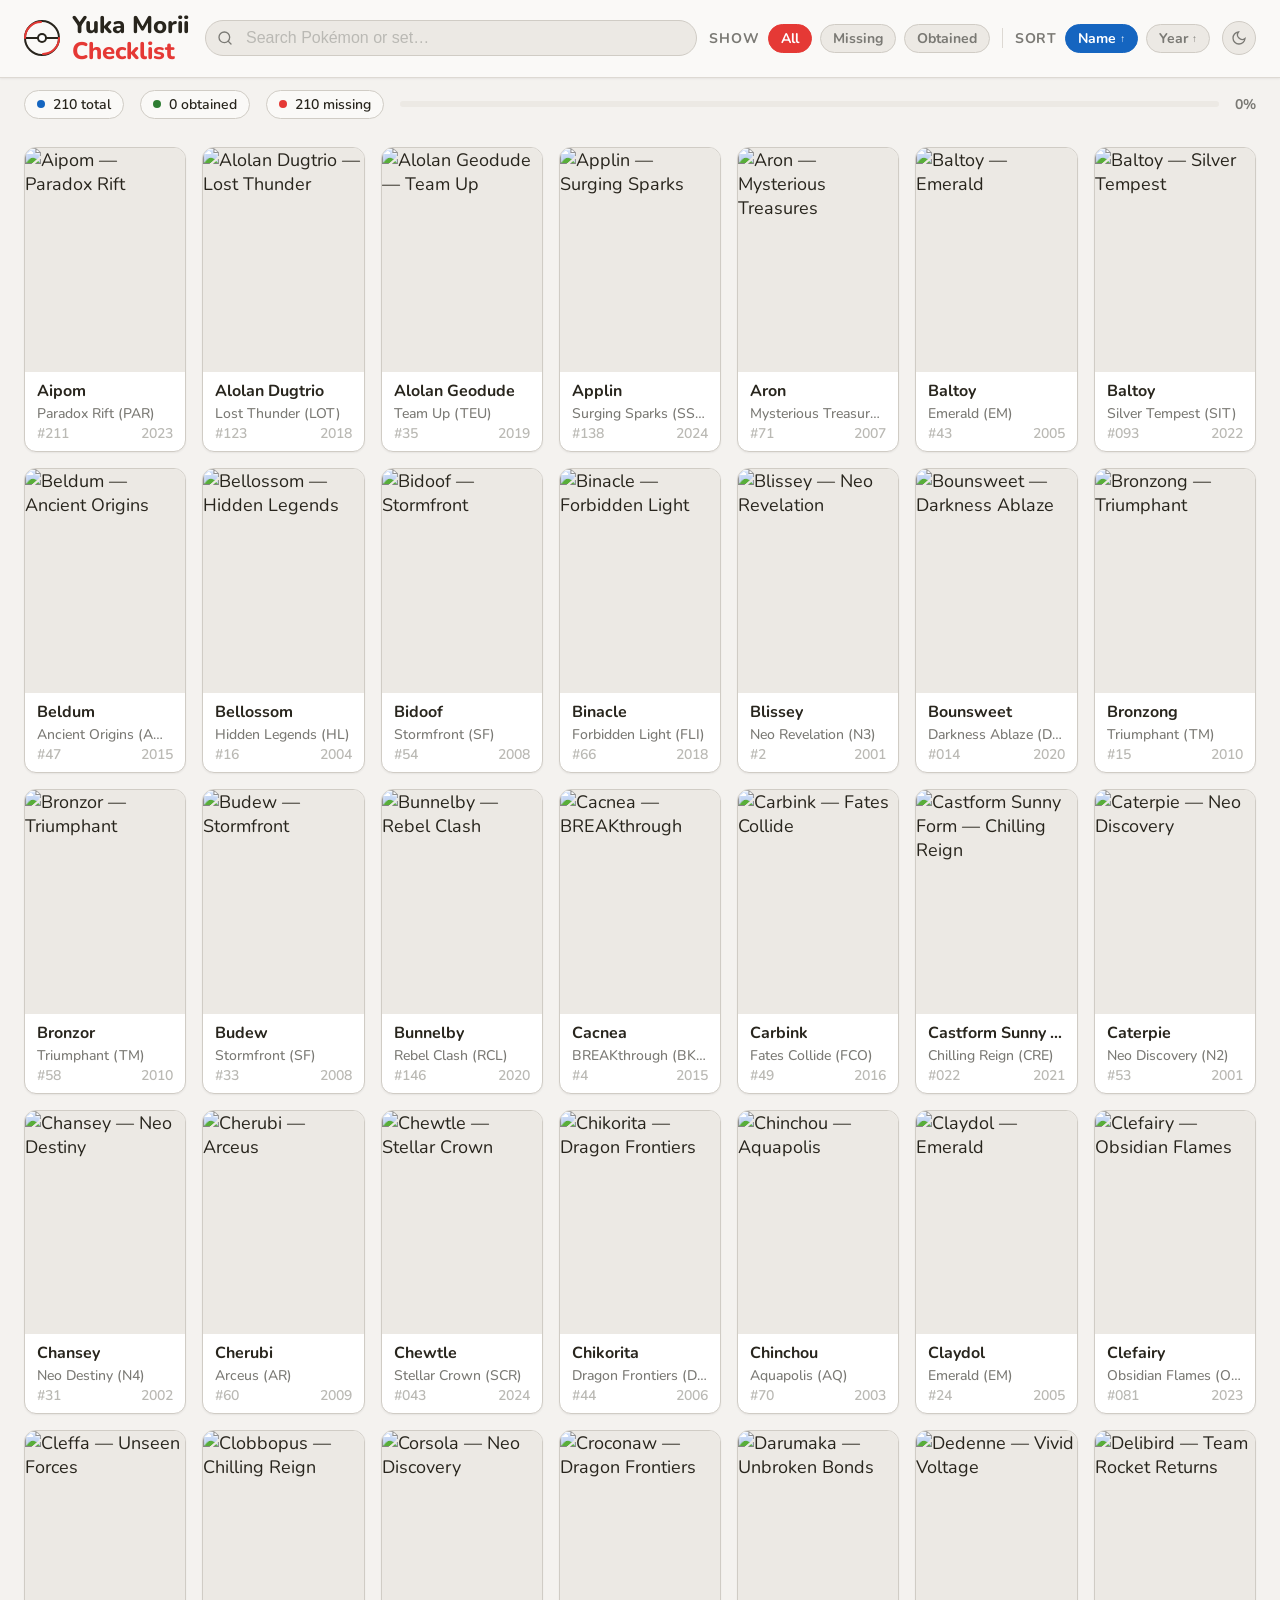
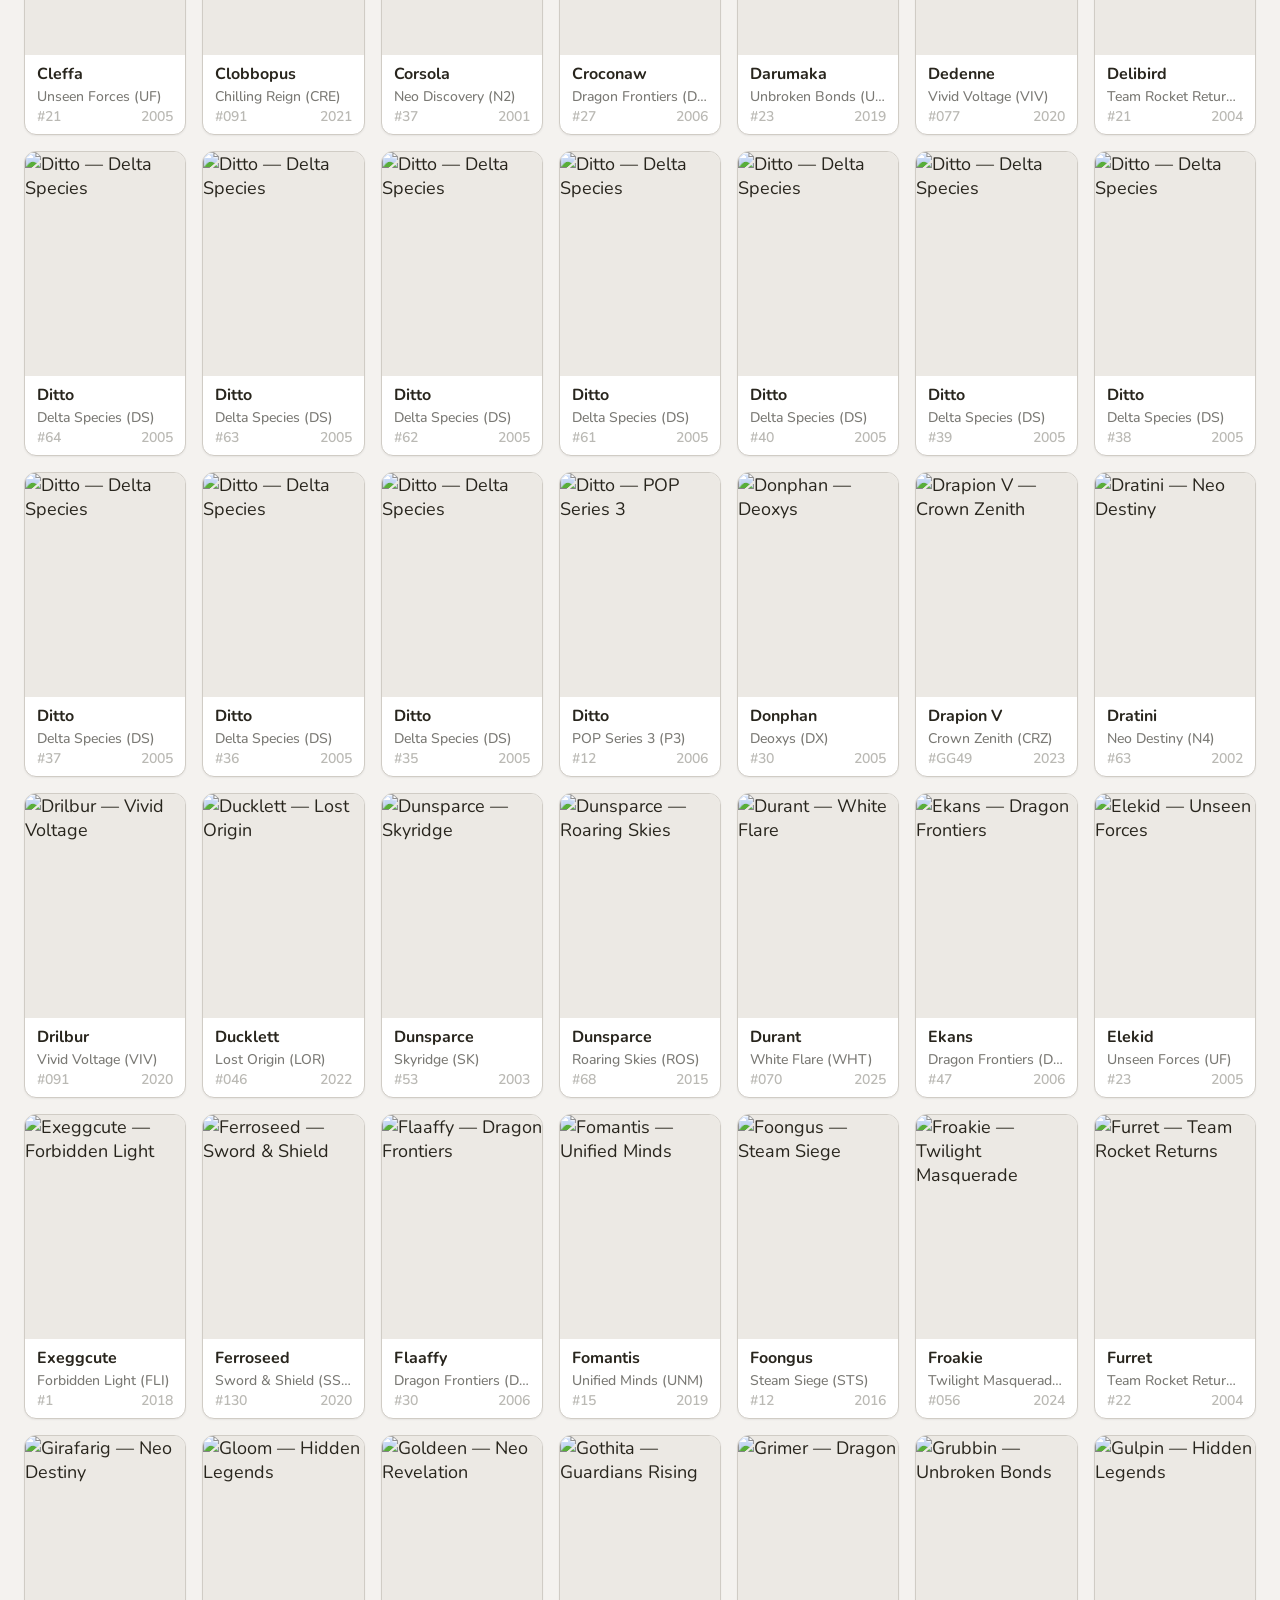
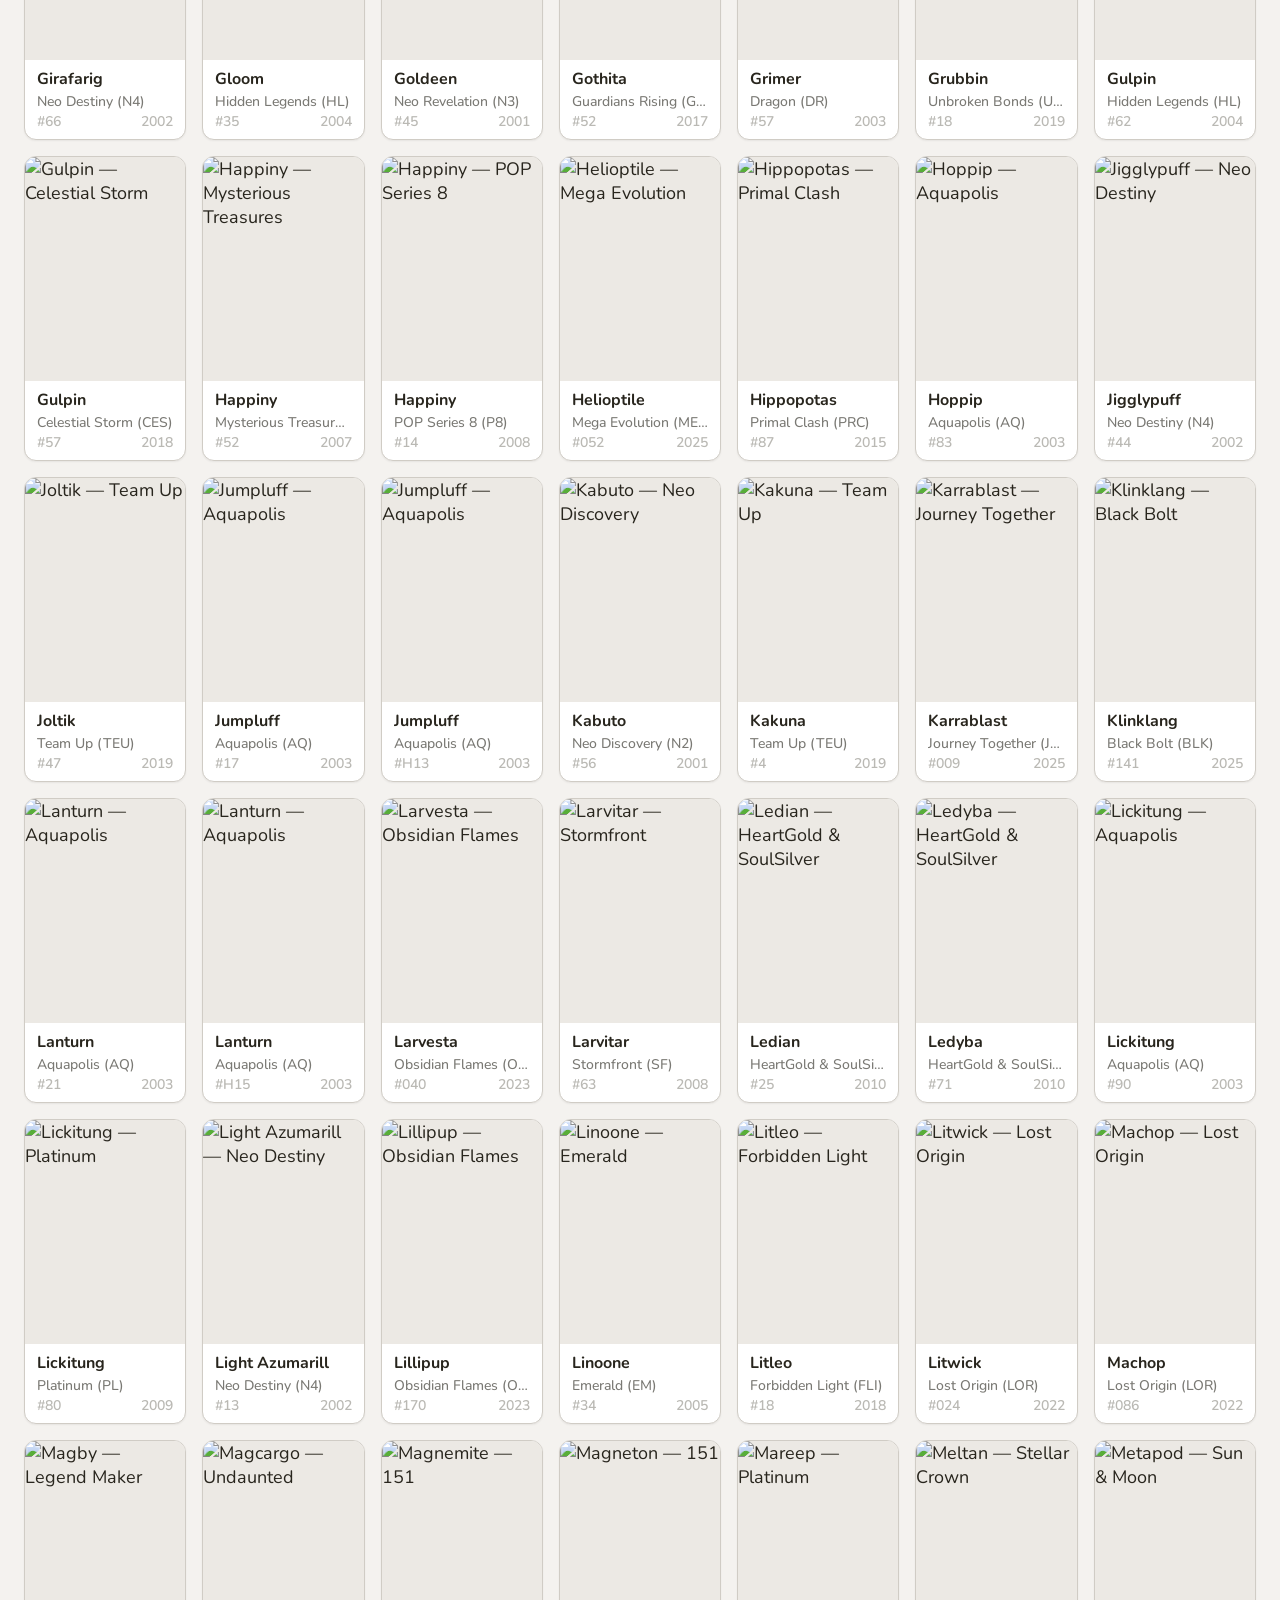
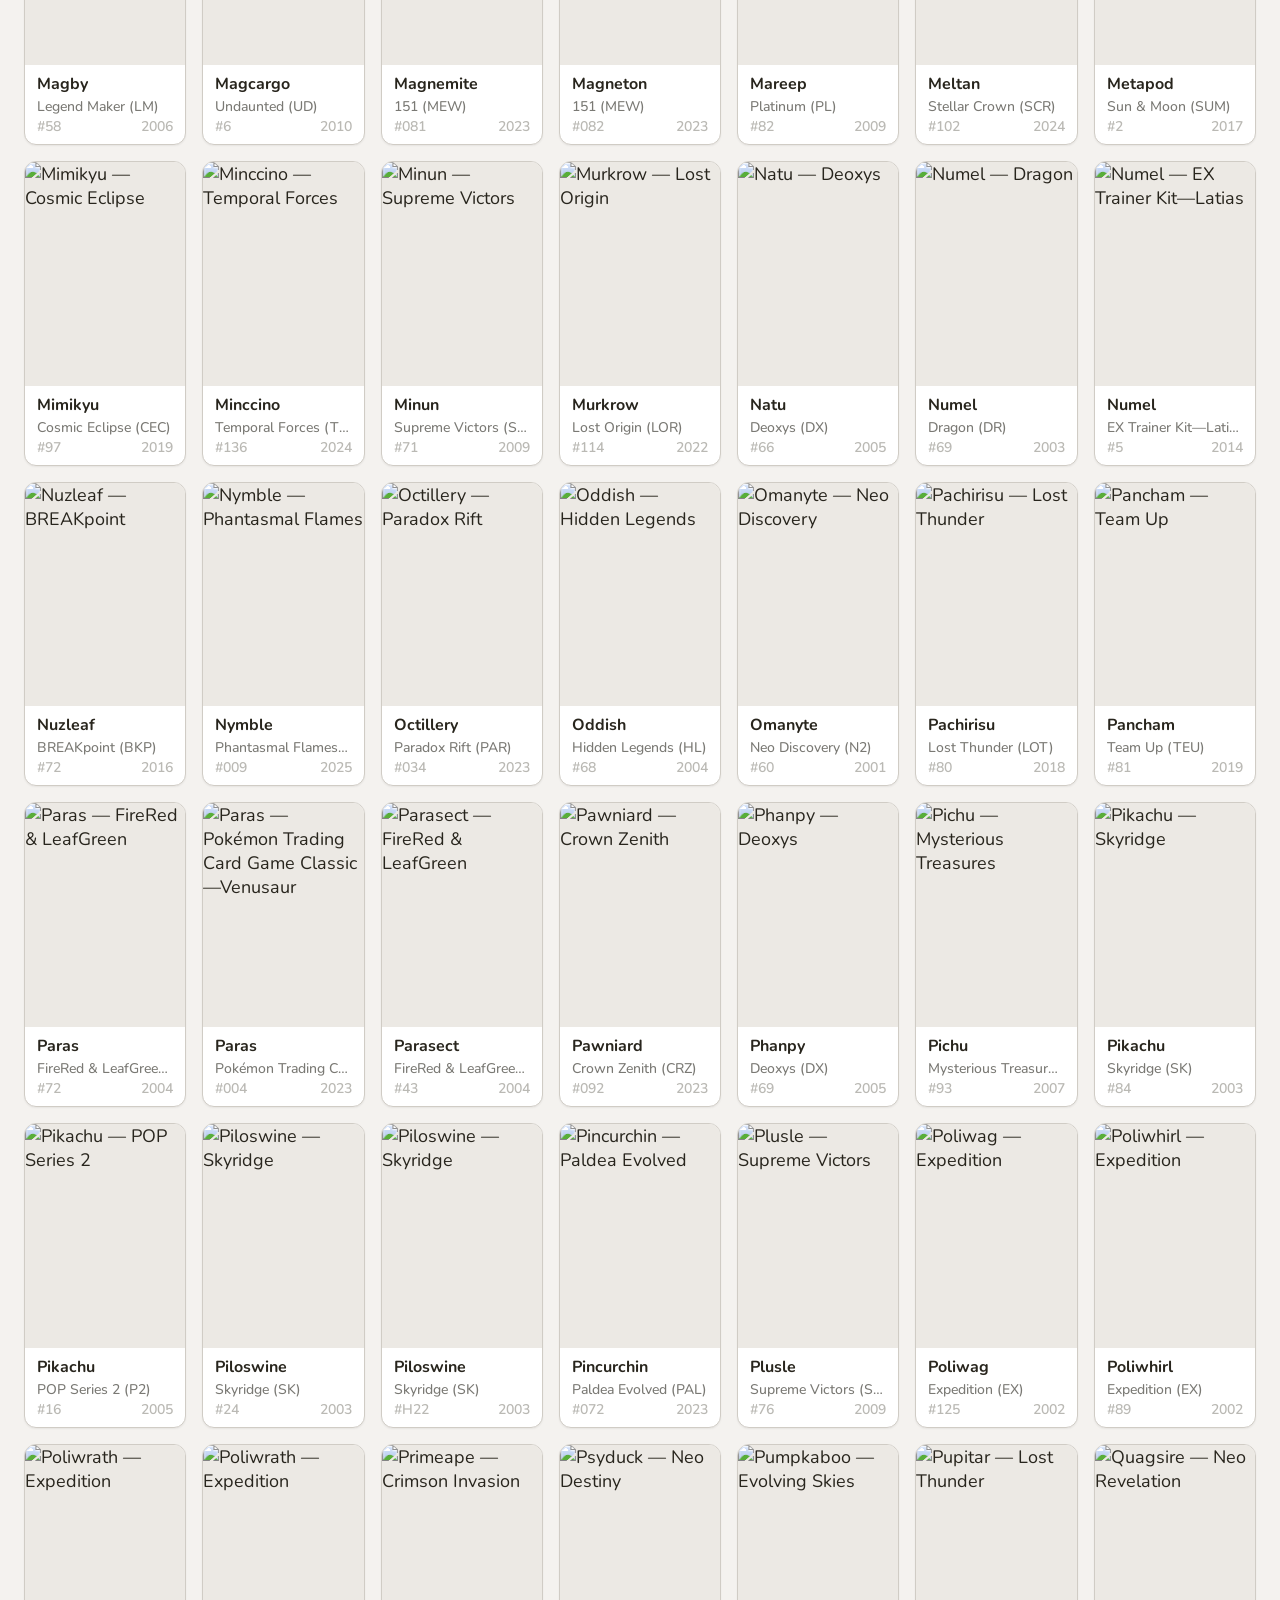
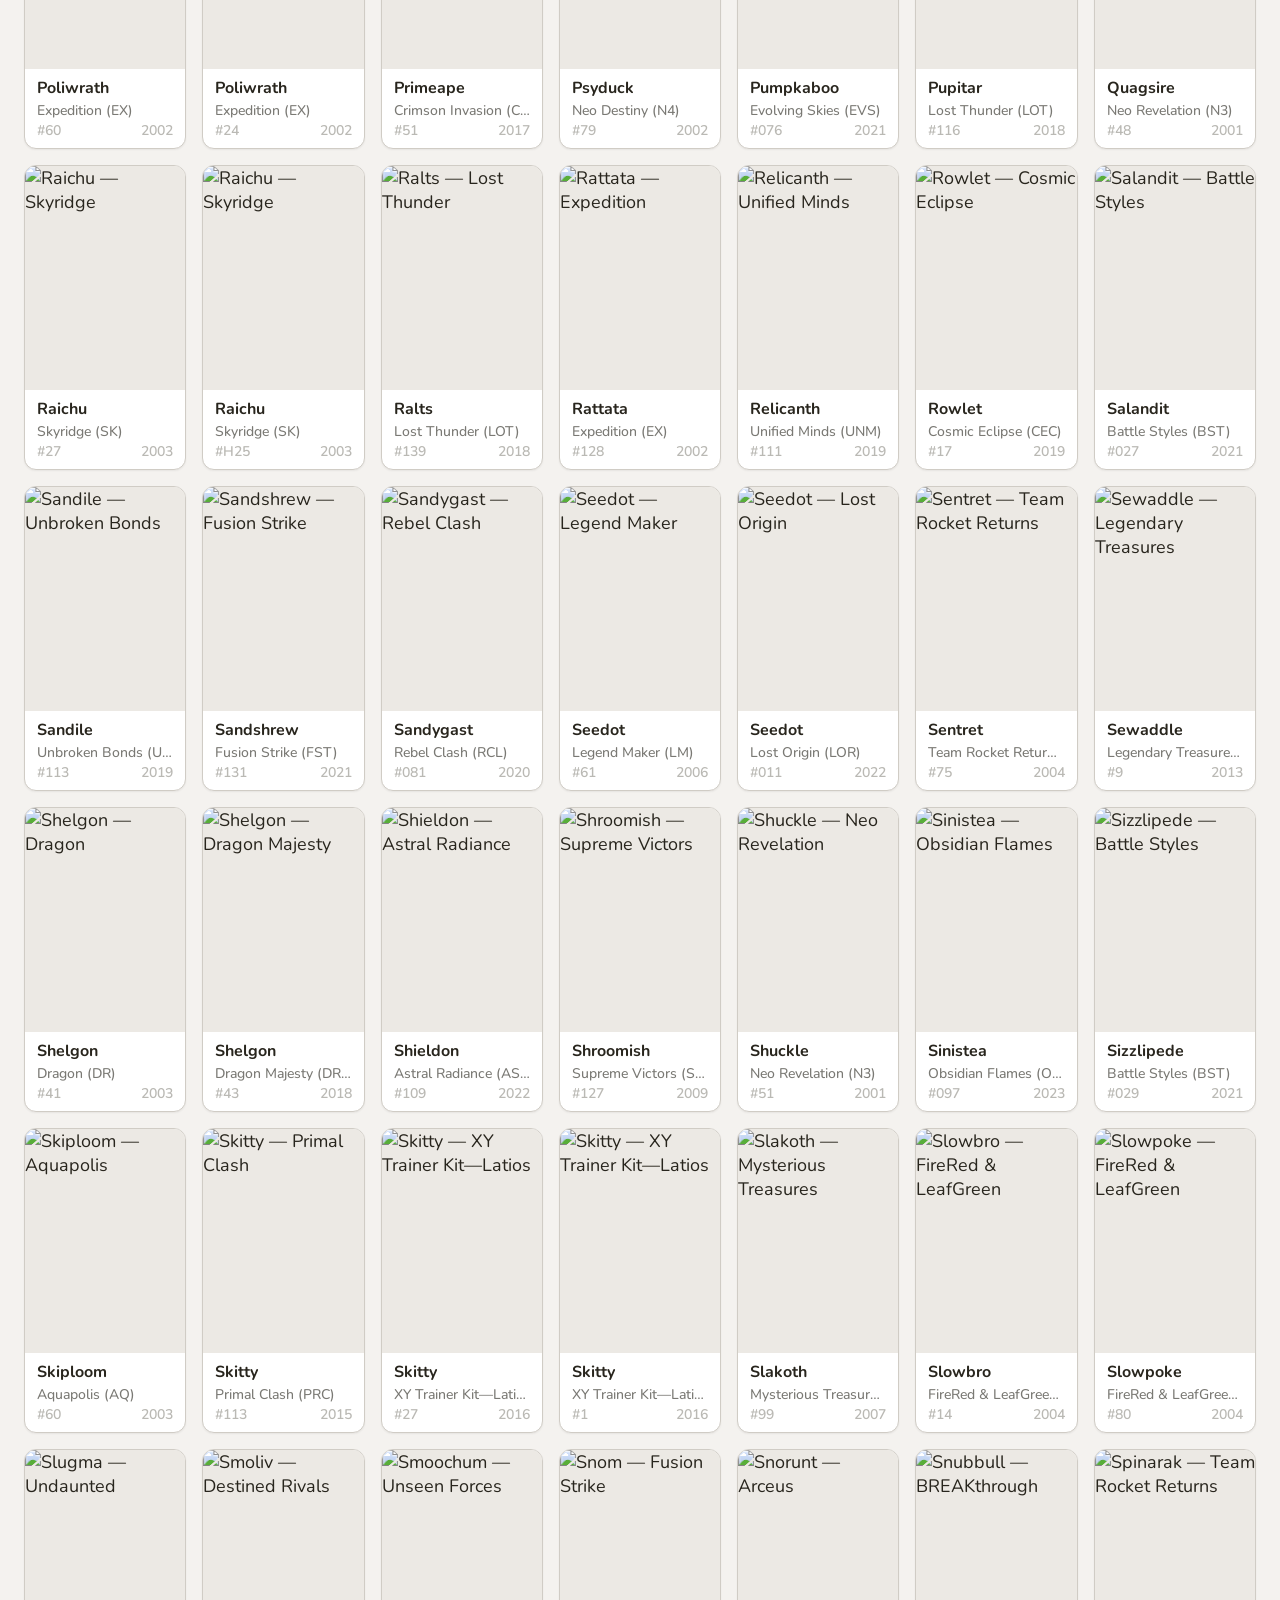
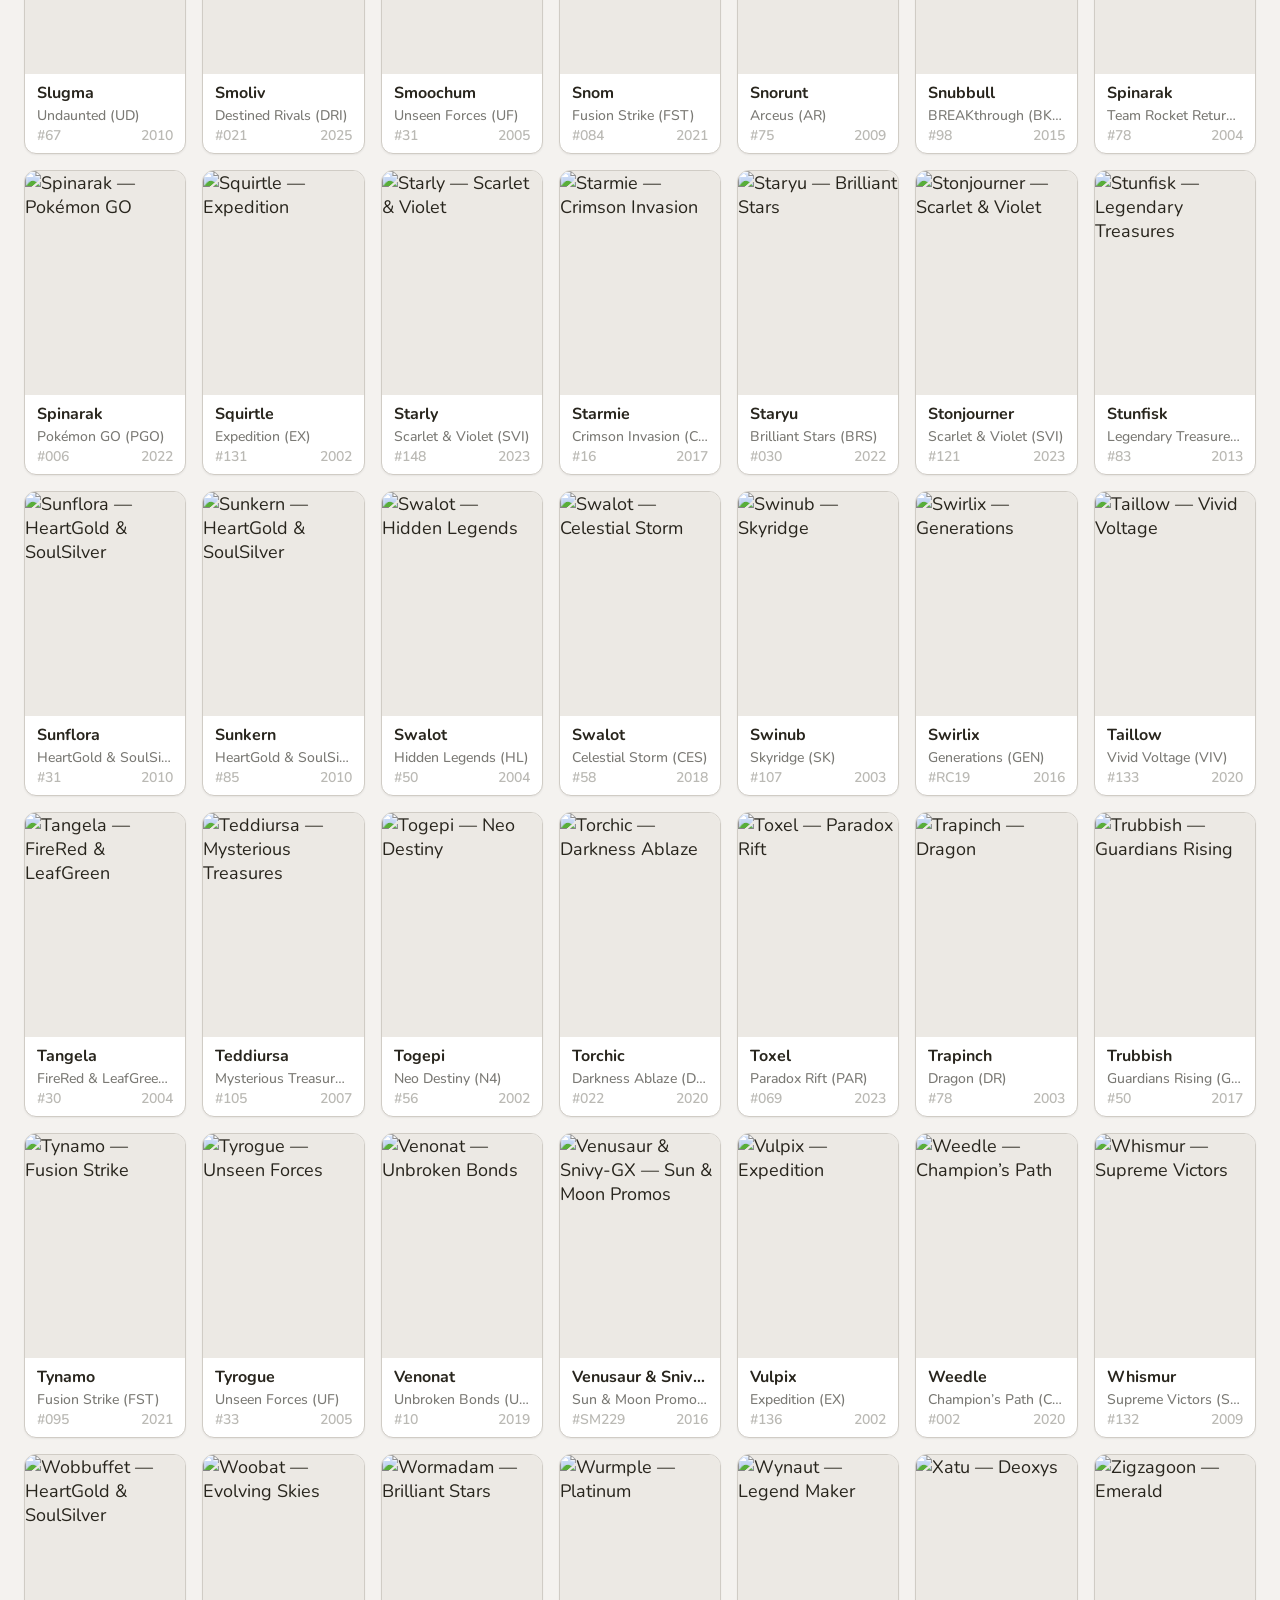
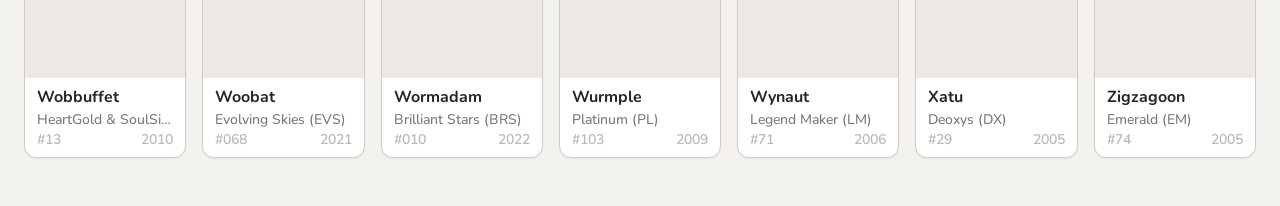
==== index.html @ cbad0b25 "add base for checklist" ====
<!DOCTYPE html>
<html lang="en" data-theme="light">
<head>
<meta charset="UTF-8">
<meta name="viewport" content="width=device-width, initial-scale=1.0">
<title>Yuka Morii Card Checklist</title>
<link rel="preconnect" href="https://fonts.googleapis.com">
<link rel="preconnect" href="https://fonts.gstatic.com" crossorigin>
<link href="https://fonts.googleapis.com/css2?family=Nunito:wght@400;500;600;700;800&display=swap" rel="stylesheet">
<style>
:root, [data-theme="light"] {
  --color-bg: #f4f2ef;
  --color-surface: #faf9f7;
  --color-surface-2: #ffffff;
  --color-surface-offset: #ece9e4;
  --color-divider: #ddd9d3;
  --color-border: #d0ccc5;
  --color-text: #28251d;
  --color-text-muted: #7a7974;
  --color-text-faint: #bab9b4;
  --color-primary: #e53935;
  --color-primary-hover: #c62828;
  --color-primary-highlight: #fde8e8;
  --color-obtained: #2e7d32;
  --color-obtained-hover: #1b5e20;
  --color-obtained-highlight: #e8f5e9;
  --color-accent: #1565c0;
  --shadow-sm: 0 1px 2px oklch(0.2 0.01 80 / 0.06);
  --shadow-md: 0 4px 12px oklch(0.2 0.01 80 / 0.10);
  --shadow-hover: 0 12px 32px oklch(0.2 0.01 80 / 0.18);
  --radius-sm: 0.375rem; --radius-md: 0.5rem; --radius-lg: 0.75rem;
  --radius-xl: 1rem; --radius-full: 9999px;
  --transition: 180ms cubic-bezier(0.16, 1, 0.3, 1);
  --text-xs: clamp(0.75rem, 0.7rem + 0.25vw, 0.875rem);
  --text-sm: clamp(0.875rem, 0.8rem + 0.35vw, 1rem);
  --text-base: clamp(1rem, 0.95rem + 0.25vw, 1.125rem);
  --text-lg: clamp(1.125rem, 1rem + 0.75vw, 1.5rem);
  --font-body: 'Nunito', 'Helvetica Neue', sans-serif;
  --space-1: 0.25rem; --space-2: 0.5rem; --space-3: 0.75rem; --space-4: 1rem;
  --space-5: 1.25rem; --space-6: 1.5rem; --space-8: 2rem; --space-12: 3rem;
}
[data-theme="dark"] {
  --color-bg: #171614; --color-surface: #1c1b19; --color-surface-2: #201f1d;
  --color-surface-offset: #22211f; --color-divider: #262523; --color-border: #393836;
  --color-text: #cdccca; --color-text-muted: #797876; --color-text-faint: #5a5957;
  --color-primary: #ef5350; --color-primary-hover: #e53935; --color-primary-highlight: #3b2222;
  --color-obtained: #66bb6a; --color-obtained-hover: #4caf50; --color-obtained-highlight: #1b3320;
  --color-accent: #5c9ce6;
  --shadow-sm: 0 1px 2px oklch(0 0 0 / 0.25);
  --shadow-md: 0 4px 12px oklch(0 0 0 / 0.35);
  --shadow-hover: 0 12px 32px oklch(0 0 0 / 0.55);
}
@media (prefers-color-scheme: dark) { :root:not([data-theme]) {
  --color-bg: #171614; --color-surface: #1c1b19; --color-surface-2: #201f1d;
  --color-surface-offset: #22211f; --color-divider: #262523; --color-border: #393836;
  --color-text: #cdccca; --color-text-muted: #797876; --color-text-faint: #5a5957;
  --color-primary: #ef5350; --color-primary-hover: #e53935; --color-primary-highlight: #3b2222;
  --color-obtained: #66bb6a; --color-obtained-hover: #4caf50; --color-obtained-highlight: #1b3320;
  --color-accent: #5c9ce6;
  --shadow-sm: 0 1px 2px oklch(0 0 0 / 0.25);
  --shadow-md: 0 4px 12px oklch(0 0 0 / 0.35);
  --shadow-hover: 0 12px 32px oklch(0 0 0 / 0.55);
}}
*, *::before, *::after { box-sizing: border-box; margin: 0; padding: 0; }
html { -webkit-font-smoothing: antialiased; scroll-behavior: smooth; }
body { min-height: 100dvh; font-family: var(--font-body); font-size: var(--text-base); color: var(--color-text); background: var(--color-bg); }
img { display: block; max-width: 100%; height: auto; }
button { cursor: pointer; background: none; border: none; font: inherit; color: inherit; }
:focus-visible { outline: 2px solid var(--color-primary); outline-offset: 3px; border-radius: var(--radius-sm); }

/* HEADER */
.header {
  position: sticky; top: 0; z-index: 100;
  background: var(--color-surface);
  border-bottom: 1px solid var(--color-divider);
  box-shadow: var(--shadow-sm);
  padding: var(--space-3) var(--space-6);
}
.header-inner { max-width: 1400px; margin: 0 auto; display: flex; align-items: center; gap: var(--space-4); flex-wrap: wrap; }
.logo { display: flex; align-items: center; gap: var(--space-3); flex-shrink: 0; }
.logo-icon { width: 36px; height: 36px; }
.logo-text { font-size: var(--text-lg); font-weight: 800; line-height: 1.1; color: var(--color-text); }
.logo-text span { color: var(--color-primary); }
.controls { display: flex; align-items: center; gap: var(--space-3); flex: 1; flex-wrap: wrap; }
.search-wrap { position: relative; flex: 1; min-width: 160px; }
.search-wrap svg { position: absolute; left: var(--space-3); top: 50%; transform: translateY(-50%); width: 16px; height: 16px; color: var(--color-text-muted); pointer-events: none; }
.search-input {
  width: 100%; padding: var(--space-2) var(--space-3) var(--space-2) calc(var(--space-3)*2 + 16px);
  background: var(--color-surface-offset); border: 1px solid var(--color-border);
  border-radius: var(--radius-full); font-size: var(--text-sm); color: var(--color-text); outline: none;
  transition: border-color var(--transition), box-shadow var(--transition);
}
.search-input::placeholder { color: var(--color-text-faint); }
.search-input:focus { border-color: var(--color-primary); box-shadow: 0 0 0 3px oklch(from var(--color-primary) l c h / 0.15); }

/* CONTROL ROW */
.control-row {
  display: flex; align-items: center; gap: var(--space-2); flex-wrap: wrap;
}
.ctrl-label { font-size: var(--text-xs); font-weight: 700; color: var(--color-text-muted); text-transform: uppercase; letter-spacing: 0.06em; flex-shrink: 0; }

.filter-btn, .sort-btn {
  padding: var(--space-1) var(--space-3);
  border-radius: var(--radius-full); font-size: var(--text-xs); font-weight: 700;
  border: 1.5px solid var(--color-border); background: var(--color-surface-offset);
  color: var(--color-text-muted); transition: all var(--transition); white-space: nowrap;
  display: flex; align-items: center; gap: var(--space-1);
}
.filter-btn:hover, .sort-btn:hover { border-color: var(--color-primary); color: var(--color-primary); background: var(--color-primary-highlight); }
.filter-btn.active { background: var(--color-primary); border-color: var(--color-primary); color: #fff; }
.sort-btn.active { background: var(--color-accent); border-color: var(--color-accent); color: #fff; }
.sort-btn .arrow { font-style: normal; font-size: 0.7em; }

.sep { width: 1px; height: 20px; background: var(--color-divider); flex-shrink: 0; }

.theme-toggle {
  width: 34px; height: 34px; display: flex; align-items: center; justify-content: center;
  border-radius: var(--radius-full); border: 1.5px solid var(--color-border);
  background: var(--color-surface-offset); color: var(--color-text-muted);
  transition: all var(--transition); flex-shrink: 0;
}
.theme-toggle:hover { border-color: var(--color-primary); color: var(--color-primary); }

/* STATS */
.stats-bar { max-width: 1400px; margin: 0 auto; padding: var(--space-3) var(--space-6); display: flex; align-items: center; gap: var(--space-4); flex-wrap: wrap; }
.stat-pill { display: flex; align-items: center; gap: var(--space-2); padding: var(--space-1) var(--space-3); background: var(--color-surface); border: 1px solid var(--color-border); border-radius: var(--radius-full); font-size: var(--text-xs); font-weight: 600; }
.stat-dot { width: 8px; height: 8px; border-radius: 50%; }
.stat-dot.total { background: var(--color-accent); }
.stat-dot.obtained { background: var(--color-obtained); }
.stat-dot.missing { background: var(--color-primary); }
.progress-bar-wrap { flex: 1; min-width: 100px; height: 6px; background: var(--color-surface-offset); border-radius: var(--radius-full); overflow: hidden; }
.progress-bar { height: 100%; background: var(--color-obtained); border-radius: var(--radius-full); transition: width 0.5s ease; }
.progress-text { font-size: var(--text-xs); color: var(--color-text-muted); font-weight: 700; }

/* GRID */
.grid-wrap { max-width: 1400px; margin: 0 auto; padding: var(--space-4) var(--space-6) var(--space-12); }
.card-grid { display: grid; grid-template-columns: repeat(auto-fill, minmax(min(160px, 100%), 1fr)); gap: var(--space-4); }

/* YEAR SECTION HEADERS (for year sort) */
.year-header {
  grid-column: 1 / -1;
  display: flex; align-items: center; gap: var(--space-3);
  padding: var(--space-2) 0; margin-top: var(--space-2);
}
.year-header h2 {
  font-size: var(--text-sm); font-weight: 800; color: var(--color-text-muted);
  text-transform: uppercase; letter-spacing: 0.1em;
}
.year-header-line { flex: 1; height: 1px; background: var(--color-divider); }
.year-count { font-size: var(--text-xs); color: var(--color-text-faint); font-weight: 600; }

/* CARD */
.card-item {
  position: relative; border-radius: var(--radius-lg);
  background: var(--color-surface-2); border: 1.5px solid var(--color-border);
  box-shadow: var(--shadow-sm); overflow: hidden;
  transition: transform var(--transition), box-shadow var(--transition);
  cursor: pointer;
}
.card-item:hover { transform: translateY(-3px); box-shadow: var(--shadow-hover); }
.card-item.obtained { border-color: var(--color-obtained); }
.card-item.obtained .card-img-wrap::after {
  content: ""; position: absolute; inset: 0;
  background: oklch(from var(--color-obtained) l c h / 0.12);
  pointer-events: none;
}
.card-img-wrap { position: relative; width: 100%; aspect-ratio: 733/1024; overflow: hidden; background: var(--color-surface-offset); }
.card-img-wrap img { width: 100%; height: 100%; object-fit: cover; transition: transform var(--transition); }
.card-item:hover .card-img-wrap img { transform: scale(1.03); }
.obtained-badge {
  position: absolute; top: var(--space-2); right: var(--space-2); z-index: 2;
  width: 26px; height: 26px; border-radius: 50%;
  background: var(--color-obtained); color: #fff;
  display: flex; align-items: center; justify-content: center;
  box-shadow: var(--shadow-md); opacity: 0;
  transition: opacity var(--transition), transform var(--transition);
  transform: scale(0.6);
}
.card-item.obtained .obtained-badge { opacity: 1; transform: scale(1); }
.card-info { padding: var(--space-2) var(--space-3); }
.card-name { font-size: var(--text-sm); font-weight: 700; color: var(--color-text); white-space: nowrap; overflow: hidden; text-overflow: ellipsis; }
.card-set { font-size: var(--text-xs); color: var(--color-text-muted); font-weight: 500; margin-top: 2px; white-space: nowrap; overflow: hidden; text-overflow: ellipsis; }
.card-meta { font-size: var(--text-xs); color: var(--color-text-faint); font-weight: 600; margin-top: 1px; display: flex; justify-content: space-between; }

/* EMPTY */
.empty-state { grid-column: 1 / -1; display: flex; flex-direction: column; align-items: center; justify-content: center; padding: var(--space-12) var(--space-8); color: var(--color-text-muted); text-align: center; }
.empty-state svg { width: 48px; height: 48px; margin-bottom: var(--space-4); color: var(--color-text-faint); }
.empty-state h3 { font-size: var(--text-lg); font-weight: 700; color: var(--color-text); margin-bottom: var(--space-2); }

/* MOBILE */
@media (max-width: 600px) {
  .header { padding: var(--space-2) var(--space-3); }
  .header-inner { gap: var(--space-2); }
  .controls { gap: var(--space-2); }
  .stats-bar { padding: var(--space-2) var(--space-3); }
  .grid-wrap { padding: var(--space-3) var(--space-3) var(--space-12); }
  .card-grid { gap: var(--space-3); grid-template-columns: repeat(auto-fill, minmax(min(130px, 100%), 1fr)); }
  .sep { display: none; }
}
</style>
</head>
<body>

<header class="header">
  <div class="header-inner">
    <div class="logo">
      <svg class="logo-icon" viewBox="0 0 36 36" fill="none" aria-label="Pokéball">
        <circle cx="18" cy="18" r="17" stroke="currentColor" stroke-width="2"/>
        <path d="M1 18h34" stroke="currentColor" stroke-width="2"/>
        <circle cx="18" cy="18" r="5" fill="currentColor"/>
        <circle cx="18" cy="18" r="3" fill="var(--color-surface-2)"/>
        <path d="M1 18C1 9.163 8.163 2 17 2" stroke="var(--color-primary)" stroke-width="2" stroke-linecap="round"/>
        <path d="M35 18C35 26.837 27.837 34 19 34" stroke="var(--color-primary)" stroke-width="2" stroke-linecap="round"/>
      </svg>
      <div class="logo-text">Yuka Morii<br><span>Checklist</span></div>
    </div>
    <div class="controls">
      <div class="search-wrap">
        <svg viewBox="0 0 24 24" fill="none" stroke="currentColor" stroke-width="2" stroke-linecap="round" stroke-linejoin="round" aria-hidden="true"><circle cx="11" cy="11" r="8"/><path d="m21 21-4.35-4.35"/></svg>
        <input type="search" class="search-input" id="searchInput" placeholder="Search Pokémon or set…" aria-label="Search">
      </div>

      <div class="control-row">
        <span class="ctrl-label">Show</span>
        <button class="filter-btn active" data-filter="all">All</button>
        <button class="filter-btn" data-filter="missing">Missing</button>
        <button class="filter-btn" data-filter="obtained">Obtained</button>
      </div>

      <div class="sep" aria-hidden="true"></div>

      <div class="control-row">
        <span class="ctrl-label">Sort</span>
        <button class="sort-btn active" data-sort="name" title="Sort A→Z / Z→A">
          <span>Name</span><span class="arrow" id="arrow-name">↑</span>
        </button>
        <button class="sort-btn" data-sort="date" title="Sort oldest/newest">
          <span>Year</span><span class="arrow" id="arrow-date">↑</span>
        </button>
      </div>

      <button class="theme-toggle" data-theme-toggle aria-label="Toggle theme">
        <svg width="16" height="16" viewBox="0 0 24 24" fill="none" stroke="currentColor" stroke-width="2"><circle cx="12" cy="12" r="5"/><path d="M12 1v2M12 21v2M4.22 4.22l1.42 1.42M18.36 18.36l1.42 1.42M1 12h2M21 12h2M4.22 19.78l1.42-1.42M18.36 5.64l1.42-1.42"/></svg>
      </button>
    </div>
  </div>
</header>

<div class="stats-bar" id="statsBar">
  <div class="stat-pill"><span class="stat-dot total"></span><span id="statTotal">0 total</span></div>
  <div class="stat-pill"><span class="stat-dot obtained"></span><span id="statObtained">0 obtained</span></div>
  <div class="stat-pill"><span class="stat-dot missing"></span><span id="statMissing">0 missing</span></div>
  <div class="progress-bar-wrap" role="progressbar" aria-label="Collection progress">
    <div class="progress-bar" id="progressBar" style="width:0%"></div>
  </div>
  <span class="progress-text" id="progressText">0%</span>
</div>

<main class="grid-wrap">
  <div class="card-grid" id="cardGrid" role="list" aria-label="Yuka Morii cards"></div>
</main>

<script>
const CARDS = [{"id": "87626", "name": "Aipom", "set": "Paradox Rift", "set_code": "PAR", "number": "211", "title": "Aipom · Paradox Rift (PAR) #211", "href": "https://pkmncards.com/card/aipom-paradox-rift-par-211/", "img": "https://pkmncards.com/wp-content/uploads/sv4_en_211_std.jpg", "release_date": "2023-11-03", "release_year": "2023", "page_order": 12}, {"id": "62659", "name": "Alolan Dugtrio", "set": "Lost Thunder", "set_code": "LOT", "number": "123", "title": "Alolan Dugtrio · Lost Thunder (LOT) #123", "href": "https://pkmncards.com/card/alolan-dugtrio-lost-thunder-lot-123/", "img": "https://pkmncards.com/wp-content/uploads/en_US-SM8-123-alolan_dugtrio.jpg", "release_date": "2018-11-02", "release_year": "2018", "page_order": 68}, {"id": "63904", "name": "Alolan Geodude", "set": "Team Up", "set_code": "TEU", "number": "35", "title": "Alolan Geodude · Team Up (TEU) #35", "href": "https://pkmncards.com/card/alolan-geodude-team-up-teu-35/", "img": "https://pkmncards.com/wp-content/uploads/en_US-SM9-035-alolan_geodude.jpg", "release_date": "2019-02-01", "release_year": "2019", "page_order": 65}, {"id": "91814", "name": "Applin", "set": "Surging Sparks", "set_code": "SSP", "number": "138", "title": "Applin · Surging Sparks (SSP) #138", "href": "https://pkmncards.com/card/applin-surging-sparks-ssp-138/", "img": "https://pkmncards.com/wp-content/uploads/sv8_en_138_std.jpg", "release_date": "2024-11-08", "release_year": "2024", "page_order": 6}, {"id": "4668", "name": "Aron", "set": "Mysterious Treasures", "set_code": "MT", "number": "71", "title": "Aron · Mysterious Treasures (MT) #71", "href": "https://pkmncards.com/card/aron-mysterious-treasures-mt-71/", "img": "https://pkmncards.com/wp-content/uploads/aron-mysterious-treasures-mt-71.jpg", "release_date": "2007-08-22", "release_year": "2007", "page_order": 121}, {"id": "6969", "name": "Baltoy", "set": "Emerald", "set_code": "EM", "number": "43", "title": "Baltoy · Emerald (EM) #43", "href": "https://pkmncards.com/card/baltoy-emerald-em-43/", "img": "https://pkmncards.com/wp-content/uploads/baltoy-emerald-em-43.jpg", "release_date": "2005-05-09", "release_year": "2005", "page_order": 147}, {"id": "81043", "name": "Baltoy", "set": "Silver Tempest", "set_code": "SIT", "number": "093", "title": "Baltoy · Silver Tempest (SIT) #093", "href": "https://pkmncards.com/card/baltoy-silver-tempest-sit-093/", "img": "https://pkmncards.com/wp-content/uploads/en_US-SWSH12-093-baltoy.jpg", "release_date": "2022-11-11", "release_year": "2022", "page_order": 26}, {"id": "43410", "name": "Beldum", "set": "Ancient Origins", "set_code": "AOR", "number": "47", "title": "Beldum · Ancient Origins (AOR) #47", "href": "https://pkmncards.com/card/beldum-ancient-origins-aor-47/", "img": "https://pkmncards.com/wp-content/uploads/en_US-XY7-047-beldum.jpg", "release_date": "2015-08-12", "release_year": "2015", "page_order": 88}, {"id": "7822", "name": "Bellossom", "set": "Hidden Legends", "set_code": "HL", "number": "16", "title": "Bellossom · Hidden Legends (HL) #16", "href": "https://pkmncards.com/card/bellossom-hidden-legends-hl-16/", "img": "https://pkmncards.com/wp-content/uploads/bellossom-hidden-legends-hl-16.jpg", "release_date": "2004-06-14", "release_year": "2004", "page_order": 167}, {"id": "4098", "name": "Bidoof", "set": "Stormfront", "set_code": "SF", "number": "54", "title": "Bidoof · Stormfront (SF) #54", "href": "https://pkmncards.com/card/bidoof-stormfront-sf-54/", "img": "https://pkmncards.com/wp-content/uploads/bidoof-stormfront-sf-54.jpg", "release_date": "2008-11-05", "release_year": "2008", "page_order": 115}, {"id": "57596", "name": "Binacle", "set": "Forbidden Light", "set_code": "FLI", "number": "66", "title": "Binacle · Forbidden Light (FLI) #66", "href": "https://pkmncards.com/card/binacle-forbidden-light-fli-66/", "img": "https://pkmncards.com/wp-content/uploads/en_US-SM6-066-binacle.jpg", "release_date": "2018-05-04", "release_year": "2018", "page_order": 74}, {"id": "9731", "name": "Blissey", "set": "Neo Revelation", "set_code": "N3", "number": "2", "title": "Blissey · Neo Revelation (N3) #2", "href": "https://pkmncards.com/card/blissey-neo-revelation-n3-2/", "img": "https://pkmncards.com/wp-content/uploads/blissey-neo-revelation-2.jpg", "release_date": "2001-09-21", "release_year": "2001", "page_order": 205}, {"id": "72839", "name": "Bounsweet", "set": "Darkness Ablaze", "set_code": "DAA", "number": "014", "title": "Bounsweet · Darkness Ablaze (DAA) #014", "href": "https://pkmncards.com/card/bounsweet-darkness-ablaze-daa-014/", "img": "https://pkmncards.com/wp-content/uploads/en_US-SWSH3-014-bounsweet.jpg", "release_date": "2020-08-14", "release_year": "2020", "page_order": 50}, {"id": "780", "name": "Bronzong", "set": "Triumphant", "set_code": "TM", "number": "15", "title": "Bronzong · Triumphant (TM) #15", "href": "https://pkmncards.com/card/bronzong-triumphant-tm-15/", "img": "https://pkmncards.com/wp-content/uploads/en_US-HGSS4-015-bronzong.jpg", "release_date": "2010-11-03", "release_year": "2010", "page_order": 97}, {"id": "781", "name": "Bronzor", "set": "Triumphant", "set_code": "TM", "number": "58", "title": "Bronzor · Triumphant (TM) #58", "href": "https://pkmncards.com/card/bronzor-triumphant-tm-58/", "img": "https://pkmncards.com/wp-content/uploads/en_US-HGSS4-058-bronzor.jpg", "release_date": "2010-11-03", "release_year": "2010", "page_order": 96}, {"id": "4132", "name": "Budew", "set": "Stormfront", "set_code": "SF", "number": "33", "title": "Budew · Stormfront (SF) #33", "href": "https://pkmncards.com/card/budew-stormfront-sf-33/", "img": "https://pkmncards.com/wp-content/uploads/budew-stormfront-sf-33.jpg", "release_date": "2008-11-05", "release_year": "2008", "page_order": 116}, {"id": "72369", "name": "Bunnelby", "set": "Rebel Clash", "set_code": "RCL", "number": "146", "title": "Bunnelby · Rebel Clash (RCL) #146", "href": "https://pkmncards.com/card/bunnelby-rebel-clash-rcl-146/", "img": "https://pkmncards.com/wp-content/uploads/en_US-SWSH2-146-bunnelby.jpg", "release_date": "2020-05-01", "release_year": "2020", "page_order": 51}, {"id": "43502", "name": "Cacnea", "set": "BREAKthrough", "set_code": "BKT", "number": "4", "title": "Cacnea · BREAKthrough (BKT) #4", "href": "https://pkmncards.com/card/cacnea-breakthrough-bkt-4/", "img": "https://pkmncards.com/wp-content/uploads/en_US-XY8-004-cacnea.jpg", "release_date": "2015-11-04", "release_year": "2015", "page_order": 87}, {"id": "45692", "name": "Carbink", "set": "Fates Collide", "set_code": "FCO", "number": "49", "title": "Carbink · Fates Collide (FCO) #49", "href": "https://pkmncards.com/card/carbink-fates-collide-fco-49/", "img": "https://pkmncards.com/wp-content/uploads/en_US-XY10-049-carbink.jpg", "release_date": "2016-05-02", "release_year": "2016", "page_order": 83}, {"id": "75201", "name": "Castform Sunny Form", "set": "Chilling Reign", "set_code": "CRE", "number": "022", "title": "Castform Sunny Form · Chilling Reign (CRE) #022", "href": "https://pkmncards.com/card/castform-sunny-form-chilling-reign-cre-022/", "img": "https://pkmncards.com/wp-content/uploads/en_US-SWSH6-022-castform_sunny_form.jpg", "release_date": "2021-06-18", "release_year": "2021", "page_order": 42}, {"id": "9551", "name": "Caterpie", "set": "Neo Discovery", "set_code": "N2", "number": "53", "title": "Caterpie · Neo Discovery (N2) #53", "href": "https://pkmncards.com/card/caterpie-neo-discovery-n2-53/", "img": "https://pkmncards.com/wp-content/uploads/caterpie-neo-discovery-53.jpg", "release_date": "2001-06-01", "release_year": "2001", "page_order": 208}, {"id": "9836", "name": "Chansey", "set": "Neo Destiny", "set_code": "N4", "number": "31", "title": "Chansey · Neo Destiny (N4) #31", "href": "https://pkmncards.com/card/chansey-neo-destiny-n4-31/", "img": "https://pkmncards.com/wp-content/uploads/chansey-neo-destiny-31.jpg", "release_date": "2002-02-28", "release_year": "2002", "page_order": 200}, {"id": "3492", "name": "Cherubi", "set": "Arceus", "set_code": "AR", "number": "60", "title": "Cherubi · Arceus (AR) #60", "href": "https://pkmncards.com/card/cherubi-arceus-ar-60/", "img": "https://pkmncards.com/wp-content/uploads/cherubi-arceus-ar-60.jpg", "release_date": "2009-11-04", "release_year": "2009", "page_order": 106}, {"id": "90951", "name": "Chewtle", "set": "Stellar Crown", "set_code": "SCR", "number": "043", "title": "Chewtle · Stellar Crown (SCR) #043", "href": "https://pkmncards.com/card/chewtle-stellar-crown-scr-043/", "img": "https://pkmncards.com/wp-content/uploads/sv7_en_043_std.jpg", "release_date": "2024-09-13", "release_year": "2024", "page_order": 8}, {"id": "5614", "name": "Chikorita", "set": "Dragon Frontiers", "set_code": "DF", "number": "44", "title": "Chikorita · Dragon Frontiers (DF) #44", "href": "https://pkmncards.com/card/chikorita-dragon-frontiers-df-44/", "img": "https://pkmncards.com/wp-content/uploads/chikorita-delta-dragon-frontiers-df-44.jpg", "release_date": "2006-11-08", "release_year": "2006", "page_order": 124}, {"id": "10493", "name": "Chinchou", "set": "Aquapolis", "set_code": "AQ", "number": "70", "title": "Chinchou · Aquapolis (AQ) #70", "href": "https://pkmncards.com/card/chinchou-aquapolis-aq-70/", "img": "https://pkmncards.com/wp-content/uploads/chinchou-aquapolis-aq-70.jpg", "release_date": "2003-01-15", "release_year": "2003", "page_order": 182}, {"id": "6978", "name": "Claydol", "set": "Emerald", "set_code": "EM", "number": "24", "title": "Claydol · Emerald (EM) #24", "href": "https://pkmncards.com/card/claydol-emerald-em-24/", "img": "https://pkmncards.com/wp-content/uploads/claydol-emerald-em-24.jpg", "release_date": "2005-05-09", "release_year": "2005", "page_order": 149}, {"id": "85741", "name": "Clefairy", "set": "Obsidian Flames", "set_code": "OBF", "number": "081", "title": "Clefairy · Obsidian Flames (OBF) #081", "href": "https://pkmncards.com/card/clefairy-obsidian-flames-obf-081/", "img": "https://pkmncards.com/wp-content/uploads/sv3_en_081.jpg", "release_date": "2023-08-11", "release_year": "2023", "page_order": 19}, {"id": "6727", "name": "Cleffa", "set": "Unseen Forces", "set_code": "UF", "number": "21", "title": "Cleffa · Unseen Forces (UF) #21", "href": "https://pkmncards.com/card/cleffa-unseen-forces-uf-21/", "img": "https://pkmncards.com/wp-content/uploads/cleffa-unseen-forces-uf-21.jpg", "release_date": "2005-08-22", "release_year": "2005", "page_order": 144}, {"id": "75270", "name": "Clobbopus", "set": "Chilling Reign", "set_code": "CRE", "number": "091", "title": "Clobbopus · Chilling Reign (CRE) #091", "href": "https://pkmncards.com/card/clobbopus-chilling-reign-cre-091/", "img": "https://pkmncards.com/wp-content/uploads/en_US-SWSH6-091-clobbopus.jpg", "release_date": "2021-06-18", "release_year": "2021", "page_order": 41}, {"id": "9554", "name": "Corsola", "set": "Neo Discovery", "set_code": "N2", "number": "37", "title": "Corsola · Neo Discovery (N2) #37", "href": "https://pkmncards.com/card/corsola-neo-discovery-n2-37/", "img": "https://pkmncards.com/wp-content/uploads/corsola-neo-discovery-37.jpg", "release_date": "2001-06-01", "release_year": "2001", "page_order": 209}, {"id": "5617", "name": "Croconaw", "set": "Dragon Frontiers", "set_code": "DF", "number": "27", "title": "Croconaw · Dragon Frontiers (DF) #27", "href": "https://pkmncards.com/card/croconaw-dragon-frontiers-df-27/", "img": "https://pkmncards.com/wp-content/uploads/croconaw-delta-dragon-frontiers-df-27.jpg", "release_date": "2006-11-08", "release_year": "2006", "page_order": 126}, {"id": "65020", "name": "Darumaka", "set": "Unbroken Bonds", "set_code": "UNB", "number": "23", "title": "Darumaka · Unbroken Bonds (UNB) #23", "href": "https://pkmncards.com/card/darumaka-unbroken-bonds-unb-23/", "img": "https://pkmncards.com/wp-content/uploads/en_US-SM10-023-darumaka.jpg", "release_date": "2019-05-03", "release_year": "2019", "page_order": 60}, {"id": "73712", "name": "Dedenne", "set": "Vivid Voltage", "set_code": "VIV", "number": "077", "title": "Dedenne · Vivid Voltage (VIV) #077", "href": "https://pkmncards.com/card/dedenne-vivid-voltage-viv-077/", "img": "https://pkmncards.com/wp-content/uploads/en_US-SWSH4-077-dedenne.jpg", "release_date": "2020-11-13", "release_year": "2020", "page_order": 47}, {"id": "7439", "name": "Delibird", "set": "Team Rocket Returns", "set_code": "TR", "number": "21", "title": "Delibird · Team Rocket Returns (TR) #21", "href": "https://pkmncards.com/card/delibird-team-rocket-returns-tr-21/", "img": "https://pkmncards.com/wp-content/uploads/delibird-team-rocket-returns-rr-21.jpg", "release_date": "2004-11-08", "release_year": "2004", "page_order": 157}, {"id": "6470", "name": "Ditto", "set": "Delta Species", "set_code": "DS", "number": "64", "title": "Ditto · Delta Species (DS) #64", "href": "https://pkmncards.com/card/ditto-delta-species-ds-64/", "img": "https://pkmncards.com/wp-content/uploads/ditto-delta-species-ds-64.jpg", "release_date": "2005-10-31", "release_year": "2005", "page_order": 131}, {"id": "6469", "name": "Ditto", "set": "Delta Species", "set_code": "DS", "number": "63", "title": "Ditto · Delta Species (DS) #63", "href": "https://pkmncards.com/card/ditto-delta-species-ds-63/", "img": "https://pkmncards.com/wp-content/uploads/ditto-delta-species-ds-63.jpg", "release_date": "2005-10-31", "release_year": "2005", "page_order": 132}, {"id": "6468", "name": "Ditto", "set": "Delta Species", "set_code": "DS", "number": "62", "title": "Ditto · Delta Species (DS) #62", "href": "https://pkmncards.com/card/ditto-delta-species-ds-62/", "img": "https://pkmncards.com/wp-content/uploads/ditto-delta-species-ds-62.jpg", "release_date": "2005-10-31", "release_year": "2005", "page_order": 133}, {"id": "6467", "name": "Ditto", "set": "Delta Species", "set_code": "DS", "number": "61", "title": "Ditto · Delta Species (DS) #61", "href": "https://pkmncards.com/card/ditto-delta-species-ds-61/", "img": "https://pkmncards.com/wp-content/uploads/ditto-delta-species-ds-61.jpg", "release_date": "2005-10-31", "release_year": "2005", "page_order": 134}, {"id": "6466", "name": "Ditto", "set": "Delta Species", "set_code": "DS", "number": "40", "title": "Ditto · Delta Species (DS) #40", "href": "https://pkmncards.com/card/ditto-delta-species-ds-40/", "img": "https://pkmncards.com/wp-content/uploads/ditto-delta-species-ds-40.jpg", "release_date": "2005-10-31", "release_year": "2005", "page_order": 135}, {"id": "6465", "name": "Ditto", "set": "Delta Species", "set_code": "DS", "number": "39", "title": "Ditto · Delta Species (DS) #39", "href": "https://pkmncards.com/card/ditto-delta-species-ds-39/", "img": "https://pkmncards.com/wp-content/uploads/ditto-delta-species-ds-39.jpg", "release_date": "2005-10-31", "release_year": "2005", "page_order": 136}, {"id": "6464", "name": "Ditto", "set": "Delta Species", "set_code": "DS", "number": "38", "title": "Ditto · Delta Species (DS) #38", "href": "https://pkmncards.com/card/ditto-delta-species-ds-38/", "img": "https://pkmncards.com/wp-content/uploads/ditto-delta-species-ds-38.jpg", "release_date": "2005-10-31", "release_year": "2005", "page_order": 137}, {"id": "6463", "name": "Ditto", "set": "Delta Species", "set_code": "DS", "number": "37", "title": "Ditto · Delta Species (DS) #37", "href": "https://pkmncards.com/card/ditto-delta-species-ds-37/", "img": "https://pkmncards.com/wp-content/uploads/ditto-delta-species-ds-37.jpg", "release_date": "2005-10-31", "release_year": "2005", "page_order": 138}, {"id": "6462", "name": "Ditto", "set": "Delta Species", "set_code": "DS", "number": "36", "title": "Ditto · Delta Species (DS) #36", "href": "https://pkmncards.com/card/ditto-delta-species-ds-36/", "img": "https://pkmncards.com/wp-content/uploads/ditto-delta-species-ds-36.jpg", "release_date": "2005-10-31", "release_year": "2005", "page_order": 139}, {"id": "6461", "name": "Ditto", "set": "Delta Species", "set_code": "DS", "number": "35", "title": "Ditto · Delta Species (DS) #35", "href": "https://pkmncards.com/card/ditto-delta-species-ds-35/", "img": "https://pkmncards.com/wp-content/uploads/ditto-delta-species-ds-35.jpg", "release_date": "2005-10-31", "release_year": "2005", "page_order": 140}, {"id": "11259", "name": "Ditto", "set": "POP Series 3", "set_code": "P3", "number": "12", "title": "Ditto · POP Series 3 (P3) #12", "href": "https://pkmncards.com/card/ditto-pop-series-3-p3-12/", "img": "https://pkmncards.com/wp-content/uploads/ditto-pop-series-3-12.jpg", "release_date": "2006-04-01", "release_year": "2006", "page_order": 127}, {"id": "7207", "name": "Donphan", "set": "Deoxys", "set_code": "DX", "number": "30", "title": "Donphan · Deoxys (DX) #30", "href": "https://pkmncards.com/card/donphan-deoxys-dx-30/", "img": "https://pkmncards.com/wp-content/uploads/donphan-deoxys-dx-30.jpg", "release_date": "2005-02-14", "release_year": "2005", "page_order": 152}, {"id": "82163", "name": "Drapion V", "set": "Crown Zenith", "set_code": "CRZ", "number": "GG49", "title": "Drapion V · Crown Zenith (CRZ) #GG49", "href": "https://pkmncards.com/card/drapion-v-crown-zenith-crz-gg49/", "img": "https://pkmncards.com/wp-content/uploads/en_US-CZ-GG049-drapion_v.jpg", "release_date": "2023-01-20", "release_year": "2023", "page_order": 24}, {"id": "9957", "name": "Dratini", "set": "Neo Destiny", "set_code": "N4", "number": "63", "title": "Dratini · Neo Destiny (N4) #63", "href": "https://pkmncards.com/card/dratini-neo-destiny-n4-63/", "img": "https://pkmncards.com/wp-content/uploads/dratini-neo-destiny-63.jpg", "release_date": "2002-02-28", "release_year": "2002", "page_order": 197}, {"id": "73726", "name": "Drilbur", "set": "Vivid Voltage", "set_code": "VIV", "number": "091", "title": "Drilbur · Vivid Voltage (VIV) #091", "href": "https://pkmncards.com/card/drilbur-vivid-voltage-viv-091/", "img": "https://pkmncards.com/wp-content/uploads/en_US-SWSH4-091-drilbur.jpg", "release_date": "2020-11-13", "release_year": "2020", "page_order": 46}, {"id": "79903", "name": "Ducklett", "set": "Lost Origin", "set_code": "LOR", "number": "046", "title": "Ducklett · Lost Origin (LOR) #046", "href": "https://pkmncards.com/card/ducklett-lost-origin-lor-046/", "img": "https://pkmncards.com/wp-content/uploads/en_US-SWSH11-046-ducklett.jpg", "release_date": "2022-09-09", "release_year": "2022", "page_order": 29}, {"id": "10851", "name": "Dunsparce", "set": "Skyridge", "set_code": "SK", "number": "53", "title": "Dunsparce · Skyridge (SK) #53", "href": "https://pkmncards.com/card/dunsparce-skyridge-sk-53/", "img": "https://pkmncards.com/wp-content/uploads/dunsparce-skyridge-sk-53.jpg", "release_date": "2003-05-12", "release_year": "2003", "page_order": 175}, {"id": "43076", "name": "Dunsparce", "set": "Roaring Skies", "set_code": "ROS", "number": "68", "title": "Dunsparce · Roaring Skies (ROS) #68", "href": "https://pkmncards.com/card/dunsparce-roaring-skies-ros-68/", "img": "https://pkmncards.com/wp-content/uploads/en_US-XY6-068-dunsparce.jpg", "release_date": "2015-05-06", "release_year": "2015", "page_order": 89}, {"id": "94353", "name": "Durant", "set": "White Flare", "set_code": "WHT", "number": "070", "title": "Durant · White Flare (WHT) #070", "href": "https://pkmncards.com/card/durant-white-flare-wht-070/", "img": "https://pkmncards.com/wp-content/uploads/rsv10-5_en_070_std.jpg", "release_date": "2025-07-18", "release_year": "2025", "page_order": 3}, {"id": "5624", "name": "Ekans", "set": "Dragon Frontiers", "set_code": "DF", "number": "47", "title": "Ekans · Dragon Frontiers (DF) #47", "href": "https://pkmncards.com/card/ekans-dragon-frontiers-df-47/", "img": "https://pkmncards.com/wp-content/uploads/ekans-delta-dragon-frontiers-df-47.jpg", "release_date": "2006-11-08", "release_year": "2006", "page_order": 123}, {"id": "6736", "name": "Elekid", "set": "Unseen Forces", "set_code": "UF", "number": "23", "title": "Elekid · Unseen Forces (UF) #23", "href": "https://pkmncards.com/card/elekid-unseen-forces-uf-23/", "img": "https://pkmncards.com/wp-content/uploads/elekid-unseen-forces-uf-23.jpg", "release_date": "2005-08-22", "release_year": "2005", "page_order": 143}, {"id": "57254", "name": "Exeggcute", "set": "Forbidden Light", "set_code": "FLI", "number": "1", "title": "Exeggcute · Forbidden Light (FLI) #1", "href": "https://pkmncards.com/card/exeggcute-forbidden-light-fli-1/", "img": "https://pkmncards.com/wp-content/uploads/en_US-SM6-001-exeggcute.jpg", "release_date": "2018-05-04", "release_year": "2018", "page_order": 76}, {"id": "71294", "name": "Ferroseed", "set": "Sword & Shield", "set_code": "SSH", "number": "130", "title": "Ferroseed · Sword &#038; Shield (SSH) #130", "href": "https://pkmncards.com/card/ferroseed-sword-shield-ssh-130/", "img": "https://pkmncards.com/wp-content/uploads/en_US-SWSH1-130-ferroseed.jpg", "release_date": "2020-02-07", "release_year": "2020", "page_order": 53}, {"id": "5629", "name": "Flaaffy", "set": "Dragon Frontiers", "set_code": "DF", "number": "30", "title": "Flaaffy · Dragon Frontiers (DF) #30", "href": "https://pkmncards.com/card/flaaffy-dragon-frontiers-df-30/", "img": "https://pkmncards.com/wp-content/uploads/flaaffy-delta-dragon-frontiers-df-30.jpg", "release_date": "2006-11-08", "release_year": "2006", "page_order": 125}, {"id": "66355", "name": "Fomantis", "set": "Unified Minds", "set_code": "UNM", "number": "15", "title": "Fomantis · Unified Minds (UNM) #15", "href": "https://pkmncards.com/card/fomantis-unified-minds-unm-15/", "img": "https://pkmncards.com/wp-content/uploads/en_US-SM11-015-fomantis.jpg", "release_date": "2019-08-02", "release_year": "2019", "page_order": 58}, {"id": "49000", "name": "Foongus", "set": "Steam Siege", "set_code": "STS", "number": "12", "title": "Foongus · Steam Siege (STS) #12", "href": "https://pkmncards.com/card/foongus-steam-siege-sts-12/", "img": "https://pkmncards.com/wp-content/uploads/en_US-XY11-012-foongus.jpg", "release_date": "2016-08-03", "release_year": "2016", "page_order": 82}, {"id": "89854", "name": "Froakie", "set": "Twilight Masquerade", "set_code": "TWM", "number": "056", "title": "Froakie · Twilight Masquerade (TWM) #056", "href": "https://pkmncards.com/card/froakie-twilight-masquerade-twm-056/", "img": "https://pkmncards.com/wp-content/uploads/sv6_en_056_std.jpg", "release_date": "2024-05-24", "release_year": "2024", "page_order": 9}, {"id": "7444", "name": "Furret", "set": "Team Rocket Returns", "set_code": "TR", "number": "22", "title": "Furret · Team Rocket Returns (TR) #22", "href": "https://pkmncards.com/card/furret-team-rocket-returns-tr-22/", "img": "https://pkmncards.com/wp-content/uploads/furret-team-rocket-returns-rr-22.jpg", "release_date": "2004-11-08", "release_year": "2004", "page_order": 156}, {"id": "9963", "name": "Girafarig", "set": "Neo Destiny", "set_code": "N4", "number": "66", "title": "Girafarig · Neo Destiny (N4) #66", "href": "https://pkmncards.com/card/girafarig-neo-destiny-n4-66/", "img": "https://pkmncards.com/wp-content/uploads/girafarig-neo-destiny-66.jpg", "release_date": "2002-02-28", "release_year": "2002", "page_order": 196}, {"id": "7882", "name": "Gloom", "set": "Hidden Legends", "set_code": "HL", "number": "35", "title": "Gloom · Hidden Legends (HL) #35", "href": "https://pkmncards.com/card/gloom-hidden-legends-hl-35/", "img": "https://pkmncards.com/wp-content/uploads/en_US-EX5-035-gloom.jpg", "release_date": "2004-06-14", "release_year": "2004", "page_order": 166}, {"id": "9764", "name": "Goldeen", "set": "Neo Revelation", "set_code": "N3", "number": "45", "title": "Goldeen · Neo Revelation (N3) #45", "href": "https://pkmncards.com/card/goldeen-neo-revelation-n3-45/", "img": "https://pkmncards.com/wp-content/uploads/goldeen-neo-revelation-45.jpg", "release_date": "2001-09-21", "release_year": "2001", "page_order": 204}, {"id": "51985", "name": "Gothita", "set": "Guardians Rising", "set_code": "GRI", "number": "52", "title": "Gothita · Guardians Rising (GRI) #52", "href": "https://pkmncards.com/card/gothita-guardians-rising-gri-52/", "img": "https://pkmncards.com/wp-content/uploads/en_US-SM2-052-gothita.jpg", "release_date": "2017-05-05", "release_year": "2017", "page_order": 79}, {"id": "8284", "name": "Grimer", "set": "Dragon", "set_code": "DR", "number": "57", "title": "Grimer · Dragon (DR) #57", "href": "https://pkmncards.com/card/grimer-dragon-dr-57/", "img": "https://pkmncards.com/wp-content/uploads/en_US-EX3-057-grimer.jpg", "release_date": "2003-11-24", "release_year": "2003", "page_order": 171}, {"id": "64926", "name": "Grubbin", "set": "Unbroken Bonds", "set_code": "UNB", "number": "18", "title": "Grubbin · Unbroken Bonds (UNB) #18", "href": "https://pkmncards.com/card/grubbin-unbroken-bonds-unb-18/", "img": "https://pkmncards.com/wp-content/uploads/en_US-SM10-018-grubbin.jpg", "release_date": "2019-05-03", "release_year": "2019", "page_order": 61}, {"id": "7887", "name": "Gulpin", "set": "Hidden Legends", "set_code": "HL", "number": "62", "title": "Gulpin · Hidden Legends (HL) #62", "href": "https://pkmncards.com/card/gulpin-hidden-legends-hl-62/", "img": "https://pkmncards.com/wp-content/uploads/gulpin-hidden-legends-hl-62.jpg", "release_date": "2004-06-14", "release_year": "2004", "page_order": 164}, {"id": "58378", "name": "Gulpin", "set": "Celestial Storm", "set_code": "CES", "number": "57", "title": "Gulpin · Celestial Storm (CES) #57", "href": "https://pkmncards.com/card/gulpin-celestial-storm-ces-57/", "img": "https://pkmncards.com/wp-content/uploads/en_US-SM7-057-gulpin.jpg", "release_date": "2018-08-03", "release_year": "2018", "page_order": 73}, {"id": "4727", "name": "Happiny", "set": "Mysterious Treasures", "set_code": "MT", "number": "52", "title": "Happiny · Mysterious Treasures (MT) #52", "href": "https://pkmncards.com/card/happiny-mysterious-treasures-mt-52/", "img": "https://pkmncards.com/wp-content/uploads/happiny-mysterious-treasures-mt-52.jpg", "release_date": "2007-08-22", "release_year": "2007", "page_order": 122}, {"id": "11432", "name": "Happiny", "set": "POP Series 8", "set_code": "P8", "number": "14", "title": "Happiny · POP Series 8 (P8) #14", "href": "https://pkmncards.com/card/happiny-pop-series-8-p8-14/", "img": "https://pkmncards.com/wp-content/uploads/happiny-pop-series-8-14.jpg", "release_date": "2008-09-01", "release_year": "2008", "page_order": 117}, {"id": "95419", "name": "Helioptile", "set": "Mega Evolution", "set_code": "MEG", "number": "052", "title": "Helioptile · Mega Evolution (MEG) #052", "href": "https://pkmncards.com/card/helioptile-mega-evolution-meg-052/", "img": "https://pkmncards.com/wp-content/uploads/me1_en_052_std.jpg", "release_date": "2025-09-26", "release_year": "2025", "page_order": 1}, {"id": "42578", "name": "Hippopotas", "set": "Primal Clash", "set_code": "PRC", "number": "87", "title": "Hippopotas · Primal Clash (PRC) #87", "href": "https://pkmncards.com/card/hippopotas-primal-clash-prc-87/", "img": "https://pkmncards.com/wp-content/uploads/en_US-XY5-087-hippopotas.jpg", "release_date": "2015-02-04", "release_year": "2015", "page_order": 93}, {"id": "10574", "name": "Hoppip", "set": "Aquapolis", "set_code": "AQ", "number": "83", "title": "Hoppip · Aquapolis (AQ) #83", "href": "https://pkmncards.com/card/hoppip-aquapolis-aq-83/", "img": "https://pkmncards.com/wp-content/uploads/hoppip-aquapolis-aq-83.jpg", "release_date": "2003-01-15", "release_year": "2003", "page_order": 181}, {"id": "9973", "name": "Jigglypuff", "set": "Neo Destiny", "set_code": "N4", "number": "44", "title": "Jigglypuff · Neo Destiny (N4) #44", "href": "https://pkmncards.com/card/jigglypuff-neo-destiny-n4-44/", "img": "https://pkmncards.com/wp-content/uploads/jigglypuff-neo-destiny-44.jpg", "release_date": "2002-02-28", "release_year": "2002", "page_order": 199}, {"id": "63951", "name": "Joltik", "set": "Team Up", "set_code": "TEU", "number": "47", "title": "Joltik · Team Up (TEU) #47", "href": "https://pkmncards.com/card/joltik-team-up-teu-47/", "img": "https://pkmncards.com/wp-content/uploads/en_US-SM9-047-joltik.jpg", "release_date": "2019-02-01", "release_year": "2019", "page_order": 64}, {"id": "10583", "name": "Jumpluff", "set": "Aquapolis", "set_code": "AQ", "number": "17", "title": "Jumpluff · Aquapolis (AQ) #17", "href": "https://pkmncards.com/card/jumpluff-aquapolis-aq-17/", "img": "https://pkmncards.com/wp-content/uploads/jumpluff-aquapolis-aq-17.jpg", "release_date": "2003-01-15", "release_year": "2003", "page_order": 185}, {"id": "61466", "name": "Jumpluff", "set": "Aquapolis", "set_code": "AQ", "number": "H13", "title": "Jumpluff · Aquapolis (AQ) #H13", "href": "https://pkmncards.com/card/jumpluff-aquapolis-aq-h13/", "img": "https://pkmncards.com/wp-content/uploads/h13-jumpluff-expedition.jpg", "release_date": "2003-01-15", "release_year": "2003", "page_order": 186}, {"id": "9627", "name": "Kabuto", "set": "Neo Discovery", "set_code": "N2", "number": "56", "title": "Kabuto · Neo Discovery (N2) #56", "href": "https://pkmncards.com/card/kabuto-neo-discovery-n2-56/", "img": "https://pkmncards.com/wp-content/uploads/kabuto-neo-discovery-56.jpg", "release_date": "2001-06-01", "release_year": "2001", "page_order": 207}, {"id": "63671", "name": "Kakuna", "set": "Team Up", "set_code": "TEU", "number": "4", "title": "Kakuna · Team Up (TEU) #4", "href": "https://pkmncards.com/card/kakuna-team-up-teu-4/", "img": "https://pkmncards.com/wp-content/uploads/en_US-SM9-004-kakuna.jpg", "release_date": "2019-02-01", "release_year": "2019", "page_order": 66}, {"id": "92760", "name": "Karrablast", "set": "Journey Together", "set_code": "JTG", "number": "009", "title": "Karrablast · Journey Together (JTG) #009", "href": "https://pkmncards.com/card/karrablast-journey-together-jtg-009/", "img": "https://pkmncards.com/wp-content/uploads/sv9_en_009_std.jpg", "release_date": "2025-03-28", "release_year": "2025", "page_order": 5}, {"id": "95086", "name": "Klinklang", "set": "Black Bolt", "set_code": "BLK", "number": "141", "title": "Klinklang · Black Bolt (BLK) #141", "href": "https://pkmncards.com/card/klinklang-black-bolt-blk-141/", "img": "https://pkmncards.com/wp-content/uploads/zsv10-5_en_141_std.jpg", "release_date": "2025-07-18", "release_year": "2025", "page_order": 2}, {"id": "10589", "name": "Lanturn", "set": "Aquapolis", "set_code": "AQ", "number": "21", "title": "Lanturn · Aquapolis (AQ) #21", "href": "https://pkmncards.com/card/lanturn-aquapolis-aq-21/", "img": "https://pkmncards.com/wp-content/uploads/lanturn-aquapolis-aq-21.jpg", "release_date": "2003-01-15", "release_year": "2003", "page_order": 184}, {"id": "61486", "name": "Lanturn", "set": "Aquapolis", "set_code": "AQ", "number": "H15", "title": "Lanturn · Aquapolis (AQ) #H15", "href": "https://pkmncards.com/card/lanturn-aquapolis-aq-h15/", "img": "https://pkmncards.com/wp-content/uploads/h15-lanturn-expedition.jpg", "release_date": "2003-01-15", "release_year": "2003", "page_order": 187}, {"id": "85617", "name": "Larvesta", "set": "Obsidian Flames", "set_code": "OBF", "number": "040", "title": "Larvesta · Obsidian Flames (OBF) #040", "href": "https://pkmncards.com/card/larvesta-obsidian-flames-obf-040/", "img": "https://pkmncards.com/wp-content/uploads/sv3_en_040.jpg", "release_date": "2023-08-11", "release_year": "2023", "page_order": 20}, {"id": "4220", "name": "Larvitar", "set": "Stormfront", "set_code": "SF", "number": "63", "title": "Larvitar · Stormfront (SF) #63", "href": "https://pkmncards.com/card/larvitar-stormfront-sf-63/", "img": "https://pkmncards.com/wp-content/uploads/larvitar-stormfront-sf-63.jpg", "release_date": "2008-11-05", "release_year": "2008", "page_order": 114}, {"id": "1447", "name": "Ledian", "set": "HeartGold & SoulSilver", "set_code": "HS", "number": "25", "title": "Ledian · HeartGold &#038; SoulSilver (HS) #25", "href": "https://pkmncards.com/card/ledian-heartgold-soulsilver-hs-25/", "img": "https://pkmncards.com/wp-content/uploads/en_US-HGSS1-025-ledian.jpg", "release_date": "2010-02-10", "release_year": "2010", "page_order": 103}, {"id": "1448", "name": "Ledyba", "set": "HeartGold & SoulSilver", "set_code": "HS", "number": "71", "title": "Ledyba · HeartGold &#038; SoulSilver (HS) #71", "href": "https://pkmncards.com/card/ledyba-heartgold-soulsilver-hs-71/", "img": "https://pkmncards.com/wp-content/uploads/en_US-HGSS1-071-ledyba.jpg", "release_date": "2010-02-10", "release_year": "2010", "page_order": 101}, {"id": "10591", "name": "Lickitung", "set": "Aquapolis", "set_code": "AQ", "number": "90", "title": "Lickitung · Aquapolis (AQ) #90", "href": "https://pkmncards.com/card/lickitung-aquapolis-aq-90/", "img": "https://pkmncards.com/wp-content/uploads/lickitung-aquapolis-aq-90.jpg", "release_date": "2003-01-15", "release_year": "2003", "page_order": 180}, {"id": "2728", "name": "Lickitung", "set": "Platinum", "set_code": "PL", "number": "80", "title": "Lickitung · Platinum (PL) #80", "href": "https://pkmncards.com/card/lickitung-platinum-pl-80/", "img": "https://pkmncards.com/wp-content/uploads/lickitung-platinum-pl-80.jpg", "release_date": "2009-02-11", "release_year": "2009", "page_order": 113}, {"id": "9977", "name": "Light Azumarill", "set": "Neo Destiny", "set_code": "N4", "number": "13", "title": "Light Azumarill · Neo Destiny (N4) #13", "href": "https://pkmncards.com/card/light-azumarill-neo-destiny-n4-13/", "img": "https://pkmncards.com/wp-content/uploads/light-azumarill-neo-destiny-13.jpg", "release_date": "2002-02-28", "release_year": "2002", "page_order": 201}, {"id": "86008", "name": "Lillipup", "set": "Obsidian Flames", "set_code": "OBF", "number": "170", "title": "Lillipup · Obsidian Flames (OBF) #170", "href": "https://pkmncards.com/card/lillipup-obsidian-flames-obf-170/", "img": "https://pkmncards.com/wp-content/uploads/sv3_en_170.jpg", "release_date": "2023-08-11", "release_year": "2023", "page_order": 17}, {"id": "7016", "name": "Linoone", "set": "Emerald", "set_code": "EM", "number": "34", "title": "Linoone · Emerald (EM) #34", "href": "https://pkmncards.com/card/linoone-emerald-em-34/", "img": "https://pkmncards.com/wp-content/uploads/linoone-emerald-em-34.jpg", "release_date": "2005-05-09", "release_year": "2005", "page_order": 148}, {"id": "57452", "name": "Litleo", "set": "Forbidden Light", "set_code": "FLI", "number": "18", "title": "Litleo · Forbidden Light (FLI) #18", "href": "https://pkmncards.com/card/litleo-forbidden-light-fli-18/", "img": "https://pkmncards.com/wp-content/uploads/en_US-SM6-018-litleo.jpg", "release_date": "2018-05-04", "release_year": "2018", "page_order": 75}, {"id": "79837", "name": "Litwick", "set": "Lost Origin", "set_code": "LOR", "number": "024", "title": "Litwick · Lost Origin (LOR) #024", "href": "https://pkmncards.com/card/litwick-lost-origin-lor-024/", "img": "https://pkmncards.com/wp-content/uploads/en_US-SWSH11-024-litwick.jpg", "release_date": "2022-09-09", "release_year": "2022", "page_order": 30}, {"id": "80023", "name": "Machop", "set": "Lost Origin", "set_code": "LOR", "number": "086", "title": "Machop · Lost Origin (LOR) #086", "href": "https://pkmncards.com/card/machop-lost-origin-lor-086/", "img": "https://pkmncards.com/wp-content/uploads/en_US-SWSH11-086-machop.jpg", "release_date": "2022-09-09", "release_year": "2022", "page_order": 28}, {"id": "6279", "name": "Magby", "set": "Legend Maker", "set_code": "LM", "number": "58", "title": "Magby · Legend Maker (LM) #58", "href": "https://pkmncards.com/card/magby-legend-maker-lm-58/", "img": "https://pkmncards.com/wp-content/uploads/magby-legend-maker-lm-58.jpg", "release_date": "2006-02-13", "release_year": "2006", "page_order": 130}, {"id": "1011", "name": "Magcargo", "set": "Undaunted", "set_code": "UD", "number": "6", "title": "Magcargo · Undaunted (UD) #6", "href": "https://pkmncards.com/card/magcargo-undaunted-ud-6/", "img": "https://pkmncards.com/wp-content/uploads/en_US-HGSS3-006-magcargo.jpg", "release_date": "2010-08-18", "release_year": "2010", "page_order": 99}, {"id": "86514", "name": "Magnemite", "set": "151", "set_code": "MEW", "number": "081", "title": "Magnemite · 151 (MEW) #081", "href": "https://pkmncards.com/card/magnemite-151-mew-081/", "img": "https://pkmncards.com/wp-content/uploads/sv3-5_en_081_std.jpg", "release_date": "2023-09-22", "release_year": "2023", "page_order": 16}, {"id": "86517", "name": "Magneton", "set": "151", "set_code": "MEW", "number": "082", "title": "Magneton · 151 (MEW) #082", "href": "https://pkmncards.com/card/magneton-151-mew-082/", "img": "https://pkmncards.com/wp-content/uploads/sv3-5_en_082_std.jpg", "release_date": "2023-09-22", "release_year": "2023", "page_order": 15}, {"id": "2738", "name": "Mareep", "set": "Platinum", "set_code": "PL", "number": "82", "title": "Mareep · Platinum (PL) #82", "href": "https://pkmncards.com/card/mareep-platinum-pl-82/", "img": "https://pkmncards.com/wp-content/uploads/mareep-platinum-pl-82.jpg", "release_date": "2009-02-11", "release_year": "2009", "page_order": 112}, {"id": "91128", "name": "Meltan", "set": "Stellar Crown", "set_code": "SCR", "number": "102", "title": "Meltan · Stellar Crown (SCR) #102", "href": "https://pkmncards.com/card/meltan-stellar-crown-scr-102/", "img": "https://pkmncards.com/wp-content/uploads/sv7_en_102_std.jpg", "release_date": "2024-09-13", "release_year": "2024", "page_order": 7}, {"id": "50643", "name": "Metapod", "set": "Sun & Moon", "set_code": "SUM", "number": "2", "title": "Metapod · Sun &#038; Moon (SUM) #2", "href": "https://pkmncards.com/card/metapod-sun-moon-sum-2/", "img": "https://pkmncards.com/wp-content/uploads/en_US-SM1-002-metapod.jpg", "release_date": "2017-02-03", "release_year": "2017", "page_order": 81}, {"id": "70481", "name": "Mimikyu", "set": "Cosmic Eclipse", "set_code": "CEC", "number": "97", "title": "Mimikyu · Cosmic Eclipse (CEC) #97", "href": "https://pkmncards.com/card/mimikyu-cosmic-eclipse-cec-97/", "img": "https://pkmncards.com/wp-content/uploads/en_US-SM12-097-mimikyu.jpg", "release_date": "2019-11-01", "release_year": "2019", "page_order": 55}, {"id": "89121", "name": "Minccino", "set": "Temporal Forces", "set_code": "TEF", "number": "136", "title": "Minccino · Temporal Forces (TEF) #136", "href": "https://pkmncards.com/card/minccino-temporal-forces-tef-136/", "img": "https://pkmncards.com/wp-content/uploads/sv5_en_136_std.jpg", "release_date": "2024-03-22", "release_year": "2024", "page_order": 10}, {"id": "3283", "name": "Minun", "set": "Supreme Victors", "set_code": "SV", "number": "71", "title": "Minun · Supreme Victors (SV) #71", "href": "https://pkmncards.com/card/minun-supreme-victors-sv-71/", "img": "https://pkmncards.com/wp-content/uploads/minun-supreme-victors-sv-71.jpg", "release_date": "2009-08-19", "release_year": "2009", "page_order": 110}, {"id": "80107", "name": "Murkrow", "set": "Lost Origin", "set_code": "LOR", "number": "114", "title": "Murkrow · Lost Origin (LOR) #114", "href": "https://pkmncards.com/card/murkrow-lost-origin-lor-114/", "img": "https://pkmncards.com/wp-content/uploads/en_US-SWSH11-114-murkrow.jpg", "release_date": "2022-09-09", "release_year": "2022", "page_order": 27}, {"id": "7244", "name": "Natu", "set": "Deoxys", "set_code": "DX", "number": "66", "title": "Natu · Deoxys (DX) #66", "href": "https://pkmncards.com/card/natu-deoxys-dx-66/", "img": "https://pkmncards.com/wp-content/uploads/natu-deoxys-dx-66.jpg", "release_date": "2005-02-14", "release_year": "2005", "page_order": 151}, {"id": "8316", "name": "Numel", "set": "Dragon", "set_code": "DR", "number": "69", "title": "Numel · Dragon (DR) #69", "href": "https://pkmncards.com/card/numel-dragon-dr-69/", "img": "https://pkmncards.com/wp-content/uploads/en_US-EX3-069-numel.jpg", "release_date": "2003-11-24", "release_year": "2003", "page_order": 170}, {"id": "68982", "name": "Numel", "set": "EX Trainer Kit—Latias", "set_code": "TK1A", "number": "5", "title": "Numel · EX Trainer Kit—Latias (TK1A) #5", "href": "https://pkmncards.com/card/numel-ex-trainer-kit-latias-tk1a-5/", "img": "https://pkmncards.com/wp-content/uploads/en_US-TK1A-005-numel.jpg", "release_date": "2014-04-01", "release_year": "2014", "page_order": 168}, {"id": "44316", "name": "Nuzleaf", "set": "BREAKpoint", "set_code": "BKP", "number": "72", "title": "Nuzleaf · BREAKpoint (BKP) #72", "href": "https://pkmncards.com/card/nuzleaf-breakpoint-bkp-72/", "img": "https://pkmncards.com/wp-content/uploads/en_US-XY9-072-nuzleaf.jpg", "release_date": "2016-02-03", "release_year": "2016", "page_order": 85}, {"id": "95882", "name": "Nymble", "set": "Phantasmal Flames", "set_code": "PFL", "number": "009", "title": "Nymble · Phantasmal Flames (PFL) #009", "href": "https://pkmncards.com/card/nymble-phantasmal-flames-pfl-009/", "img": "https://pkmncards.com/wp-content/uploads/me2_en_009_std.jpg", "release_date": "2025-11-14", "release_year": "2025", "page_order": 0}, {"id": "87095", "name": "Octillery", "set": "Paradox Rift", "set_code": "PAR", "number": "034", "title": "Octillery · Paradox Rift (PAR) #034", "href": "https://pkmncards.com/card/octillery-paradox-rift-par-034/", "img": "https://pkmncards.com/wp-content/uploads/sv4_en_034_std.jpg", "release_date": "2023-11-03", "release_year": "2023", "page_order": 14}, {"id": "7918", "name": "Oddish", "set": "Hidden Legends", "set_code": "HL", "number": "68", "title": "Oddish · Hidden Legends (HL) #68", "href": "https://pkmncards.com/card/oddish-hidden-legends-hl-68/", "img": "https://pkmncards.com/wp-content/uploads/oddish-hidden-legends-hl-68.jpg", "release_date": "2004-06-14", "release_year": "2004", "page_order": 163}, {"id": "9637", "name": "Omanyte", "set": "Neo Discovery", "set_code": "N2", "number": "60", "title": "Omanyte · Neo Discovery (N2) #60", "href": "https://pkmncards.com/card/omanyte-neo-discovery-n2-60/", "img": "https://pkmncards.com/wp-content/uploads/omanyte-neo-discovery-60.jpg", "release_date": "2001-06-01", "release_year": "2001", "page_order": 206}, {"id": "62528", "name": "Pachirisu", "set": "Lost Thunder", "set_code": "LOT", "number": "80", "title": "Pachirisu · Lost Thunder (LOT) #80", "href": "https://pkmncards.com/card/pachirisu-lost-thunder-lot-80/", "img": "https://pkmncards.com/wp-content/uploads/en_US-SM8-080-pachirisu.jpg", "release_date": "2018-11-02", "release_year": "2018", "page_order": 70}, {"id": "63985", "name": "Pancham", "set": "Team Up", "set_code": "TEU", "number": "81", "title": "Pancham · Team Up (TEU) #81", "href": "https://pkmncards.com/card/pancham-team-up-teu-81/", "img": "https://pkmncards.com/wp-content/uploads/en_US-SM9-081-pancham.jpg", "release_date": "2019-02-01", "release_year": "2019", "page_order": 63}, {"id": "7703", "name": "Paras", "set": "FireRed & LeafGreen", "set_code": "RG", "number": "72", "title": "Paras · FireRed &#038; LeafGreen (RG) #72", "href": "https://pkmncards.com/card/paras-firered-leafgreen-rg-72/", "img": "https://pkmncards.com/wp-content/uploads/en_US-EX06-072-paras.jpg", "release_date": "2004-08-30", "release_year": "2004", "page_order": 159}, {"id": "89634", "name": "Paras", "set": "Pokémon Trading Card Game Classic—Venusaur", "set_code": "CLV", "number": "004", "title": "Paras · Pokémon Trading Card Game Classic—Venusaur (CLV) #004", "href": "https://pkmncards.com/card/paras-pokemon-trading-card-game-classic-venusaur-clv-004/", "img": "https://pkmncards.com/wp-content/uploads/clv_en_004-paras.jpg", "release_date": "2023-11-17", "release_year": "2023", "page_order": 11}, {"id": "7704", "name": "Parasect", "set": "FireRed & LeafGreen", "set_code": "RG", "number": "43", "title": "Parasect · FireRed &#038; LeafGreen (RG) #43", "href": "https://pkmncards.com/card/parasect-firered-leafgreen-rg-43/", "img": "https://pkmncards.com/wp-content/uploads/en_US-EX06-043-parasect.jpg", "release_date": "2004-08-30", "release_year": "2004", "page_order": 160}, {"id": "81812", "name": "Pawniard", "set": "Crown Zenith", "set_code": "CRZ", "number": "092", "title": "Pawniard · Crown Zenith (CRZ) #092", "href": "https://pkmncards.com/card/pawniard-crown-zenith-crz-092/", "img": "https://pkmncards.com/wp-content/uploads/en_US-CZ-092-pawniard.jpg", "release_date": "2023-01-20", "release_year": "2023", "page_order": 25}, {"id": "7251", "name": "Phanpy", "set": "Deoxys", "set_code": "DX", "number": "69", "title": "Phanpy · Deoxys (DX) #69", "href": "https://pkmncards.com/card/phanpy-deoxys-dx-69/", "img": "https://pkmncards.com/wp-content/uploads/phanpy-deoxys-dx-69.jpg", "release_date": "2005-02-14", "release_year": "2005", "page_order": 150}, {"id": "4759", "name": "Pichu", "set": "Mysterious Treasures", "set_code": "MT", "number": "93", "title": "Pichu · Mysterious Treasures (MT) #93", "href": "https://pkmncards.com/card/pichu-mysterious-treasures-mt-93/", "img": "https://pkmncards.com/wp-content/uploads/pichu-mysterious-treasures-mt-93.jpg", "release_date": "2007-08-22", "release_year": "2007", "page_order": 120}, {"id": "10924", "name": "Pikachu", "set": "Skyridge", "set_code": "SK", "number": "84", "title": "Pikachu · Skyridge (SK) #84", "href": "https://pkmncards.com/card/pikachu-skyridge-sk-84/", "img": "https://pkmncards.com/wp-content/uploads/pikachu-skyridge-sk-84.jpg", "release_date": "2003-05-12", "release_year": "2003", "page_order": 174}, {"id": "11233", "name": "Pikachu", "set": "POP Series 2", "set_code": "P2", "number": "16", "title": "Pikachu · POP Series 2 (P2) #16", "href": "https://pkmncards.com/card/pikachu-pop-series-2-p2-16/", "img": "https://pkmncards.com/wp-content/uploads/pikachu-pop-series-2-16.jpg", "release_date": "2005-08-01", "release_year": "2005", "page_order": 145}, {"id": "10925", "name": "Piloswine", "set": "Skyridge", "set_code": "SK", "number": "24", "title": "Piloswine · Skyridge (SK) #24", "href": "https://pkmncards.com/card/piloswine-skyridge-sk-24/", "img": "https://pkmncards.com/wp-content/uploads/piloswine-skyridge-sk-24.jpg", "release_date": "2003-05-12", "release_year": "2003", "page_order": 177}, {"id": "61646", "name": "Piloswine", "set": "Skyridge", "set_code": "SK", "number": "H22", "title": "Piloswine · Skyridge (SK) #H22", "href": "https://pkmncards.com/card/piloswine-skyridge-sk-h22/", "img": "https://pkmncards.com/wp-content/uploads/h22.jpg", "release_date": "2003-05-12", "release_year": "2003", "page_order": 178}, {"id": "83776", "name": "Pincurchin", "set": "Paldea Evolved", "set_code": "PAL", "number": "072", "title": "Pincurchin · Paldea Evolved (PAL) #072", "href": "https://pkmncards.com/card/pincurchin-paldea-evolved-pal-072/", "img": "https://pkmncards.com/wp-content/uploads/sv2_en_072.jpg", "release_date": "2023-06-09", "release_year": "2023", "page_order": 21}, {"id": "3300", "name": "Plusle", "set": "Supreme Victors", "set_code": "SV", "number": "76", "title": "Plusle · Supreme Victors (SV) #76", "href": "https://pkmncards.com/card/plusle-supreme-victors-sv-76/", "img": "https://pkmncards.com/wp-content/uploads/plusle-supreme-victors-sv-76.jpg", "release_date": "2009-08-19", "release_year": "2009", "page_order": 109}, {"id": "10331", "name": "Poliwag", "set": "Expedition", "set_code": "EX", "number": "125", "title": "Poliwag · Expedition (EX) #125", "href": "https://pkmncards.com/card/poliwag-expedition-ex-125/", "img": "https://pkmncards.com/wp-content/uploads/poliwag-expedition-ex-125.jpg", "release_date": "2002-09-15", "release_year": "2002", "page_order": 191}, {"id": "10332", "name": "Poliwhirl", "set": "Expedition", "set_code": "EX", "number": "89", "title": "Poliwhirl · Expedition (EX) #89", "href": "https://pkmncards.com/card/poliwhirl-expedition-ex-89/", "img": "https://pkmncards.com/wp-content/uploads/poliwhirl-expedition-ex-89.jpg", "release_date": "2002-09-15", "release_year": "2002", "page_order": 192}, {"id": "10334", "name": "Poliwrath", "set": "Expedition", "set_code": "EX", "number": "60", "title": "Poliwrath · Expedition (EX) #60", "href": "https://pkmncards.com/card/poliwrath-expedition-ex-60/", "img": "https://pkmncards.com/wp-content/uploads/poliwrath-expedition-ex-60.jpg", "release_date": "2002-09-15", "release_year": "2002", "page_order": 193}, {"id": "10333", "name": "Poliwrath", "set": "Expedition", "set_code": "EX", "number": "24", "title": "Poliwrath · Expedition (EX) #24", "href": "https://pkmncards.com/card/poliwrath-expedition-ex-24/", "img": "https://pkmncards.com/wp-content/uploads/poliwrath-expedition-ex-24.jpg", "release_date": "2002-09-15", "release_year": "2002", "page_order": 194}, {"id": "55133", "name": "Primeape", "set": "Crimson Invasion", "set_code": "CIN", "number": "51", "title": "Primeape · Crimson Invasion (CIN) #51", "href": "https://pkmncards.com/card/primeape-crimson-invasion-cin-51/", "img": "https://pkmncards.com/wp-content/uploads/en_US-SM4-051-primeape.jpg", "release_date": "2017-11-03", "release_year": "2017", "page_order": 77}, {"id": "10008", "name": "Psyduck", "set": "Neo Destiny", "set_code": "N4", "number": "79", "title": "Psyduck · Neo Destiny (N4) #79", "href": "https://pkmncards.com/card/psyduck-neo-destiny-n4-79/", "img": "https://pkmncards.com/wp-content/uploads/psyduck-neo-destiny-79.jpg", "release_date": "2002-02-28", "release_year": "2002", "page_order": 195}, {"id": "75828", "name": "Pumpkaboo", "set": "Evolving Skies", "set_code": "EVS", "number": "076", "title": "Pumpkaboo · Evolving Skies (EVS) #076", "href": "https://pkmncards.com/card/pumpkaboo-evolving-skies-evs-076/", "img": "https://pkmncards.com/wp-content/uploads/en_US-SWSH7-076-pumpkaboo.jpg", "release_date": "2021-08-27", "release_year": "2021", "page_order": 39}, {"id": "62638", "name": "Pupitar", "set": "Lost Thunder", "set_code": "LOT", "number": "116", "title": "Pupitar · Lost Thunder (LOT) #116", "href": "https://pkmncards.com/card/pupitar-lost-thunder-lot-116/", "img": "https://pkmncards.com/wp-content/uploads/en_US-SM8-116-pupitar.jpg", "release_date": "2018-11-02", "release_year": "2018", "page_order": 69}, {"id": "9786", "name": "Quagsire", "set": "Neo Revelation", "set_code": "N3", "number": "48", "title": "Quagsire · Neo Revelation (N3) #48", "href": "https://pkmncards.com/card/quagsire-neo-revelation-n3-48/", "img": "https://pkmncards.com/wp-content/uploads/quagsire-neo-revelation-48.jpg", "release_date": "2001-09-21", "release_year": "2001", "page_order": 203}, {"id": "10933", "name": "Raichu", "set": "Skyridge", "set_code": "SK", "number": "27", "title": "Raichu · Skyridge (SK) #27", "href": "https://pkmncards.com/card/raichu-skyridge-sk-27/", "img": "https://pkmncards.com/wp-content/uploads/raichu-skyridge-sk-27.jpg", "release_date": "2003-05-12", "release_year": "2003", "page_order": 176}, {"id": "61649", "name": "Raichu", "set": "Skyridge", "set_code": "SK", "number": "H25", "title": "Raichu · Skyridge (SK) #H25", "href": "https://pkmncards.com/card/raichu-skyridge-sk-h25/", "img": "https://pkmncards.com/wp-content/uploads/h25.jpg", "release_date": "2003-05-12", "release_year": "2003", "page_order": 179}, {"id": "62707", "name": "Ralts", "set": "Lost Thunder", "set_code": "LOT", "number": "139", "title": "Ralts · Lost Thunder (LOT) #139", "href": "https://pkmncards.com/card/ralts-lost-thunder-lot-139/", "img": "https://pkmncards.com/wp-content/uploads/en_US-SM8-139-ralts.jpg", "release_date": "2018-11-02", "release_year": "2018", "page_order": 67}, {"id": "10348", "name": "Rattata", "set": "Expedition", "set_code": "EX", "number": "128", "title": "Rattata · Expedition (EX) #128", "href": "https://pkmncards.com/card/rattata-expedition-ex-128/", "img": "https://pkmncards.com/wp-content/uploads/rattata-expedition-ex-128.jpg", "release_date": "2002-09-15", "release_year": "2002", "page_order": 190}, {"id": "66446", "name": "Relicanth", "set": "Unified Minds", "set_code": "UNM", "number": "111", "title": "Relicanth · Unified Minds (UNM) #111", "href": "https://pkmncards.com/card/relicanth-unified-minds-unm-111/", "img": "https://pkmncards.com/wp-content/uploads/en_US-SM11-111-relicanth.jpg", "release_date": "2019-08-02", "release_year": "2019", "page_order": 57}, {"id": "70380", "name": "Rowlet", "set": "Cosmic Eclipse", "set_code": "CEC", "number": "17", "title": "Rowlet · Cosmic Eclipse (CEC) #17", "href": "https://pkmncards.com/card/rowlet-cosmic-eclipse-cec-17/", "img": "https://pkmncards.com/wp-content/uploads/en_US-SM12-017-rowlet.jpg", "release_date": "2019-11-01", "release_year": "2019", "page_order": 56}, {"id": "74686", "name": "Salandit", "set": "Battle Styles", "set_code": "BST", "number": "027", "title": "Salandit · Battle Styles (BST) #027", "href": "https://pkmncards.com/card/salandit-battle-styles-bst-027/", "img": "https://pkmncards.com/wp-content/uploads/en_US-SWSH5-027-salandit.jpg", "release_date": "2021-03-19", "release_year": "2021", "page_order": 44}, {"id": "65301", "name": "Sandile", "set": "Unbroken Bonds", "set_code": "UNB", "number": "113", "title": "Sandile · Unbroken Bonds (UNB) #113", "href": "https://pkmncards.com/card/sandile-unbroken-bonds-unb-113/", "img": "https://pkmncards.com/wp-content/uploads/en_US-SM10-113-sandile.jpg", "release_date": "2019-05-03", "release_year": "2019", "page_order": 59}, {"id": "77126", "name": "Sandshrew", "set": "Fusion Strike", "set_code": "FST", "number": "131", "title": "Sandshrew · Fusion Strike (FST) #131", "href": "https://pkmncards.com/card/sandshrew-fusion-strike-fst-131/", "img": "https://pkmncards.com/wp-content/uploads/en_US-SWSH8-131-sandshrew.jpg", "release_date": "2021-11-12", "release_year": "2021", "page_order": 36}, {"id": "72298", "name": "Sandygast", "set": "Rebel Clash", "set_code": "RCL", "number": "081", "title": "Sandygast · Rebel Clash (RCL) #081", "href": "https://pkmncards.com/card/sandygast-rebel-clash-rcl-081/", "img": "https://pkmncards.com/wp-content/uploads/en_US-SWSH2-081-sandygast.jpg", "release_date": "2020-05-01", "release_year": "2020", "page_order": 52}, {"id": "6302", "name": "Seedot", "set": "Legend Maker", "set_code": "LM", "number": "61", "title": "Seedot · Legend Maker (LM) #61", "href": "https://pkmncards.com/card/seedot-legend-maker-lm-61/", "img": "https://pkmncards.com/wp-content/uploads/seedot-legend-maker-lm-61.jpg", "release_date": "2006-02-13", "release_year": "2006", "page_order": 129}, {"id": "79798", "name": "Seedot", "set": "Lost Origin", "set_code": "LOR", "number": "011", "title": "Seedot · Lost Origin (LOR) #011", "href": "https://pkmncards.com/card/seedot-lost-origin-lor-011/", "img": "https://pkmncards.com/wp-content/uploads/en_US-SWSH11-011-seedot-1.jpg", "release_date": "2022-09-09", "release_year": "2022", "page_order": 31}, {"id": "7499", "name": "Sentret", "set": "Team Rocket Returns", "set_code": "TR", "number": "75", "title": "Sentret · Team Rocket Returns (TR) #75", "href": "https://pkmncards.com/card/sentret-team-rocket-returns-tr-75/", "img": "https://pkmncards.com/wp-content/uploads/sentret-team-rocket-returns-rr-75.jpg", "release_date": "2004-11-08", "release_year": "2004", "page_order": 155}, {"id": "38546", "name": "Sewaddle", "set": "Legendary Treasures", "set_code": "LTR", "number": "9", "title": "Sewaddle · Legendary Treasures (LTR) #9", "href": "https://pkmncards.com/card/sewaddle-legendary-treasures-ltr-9/", "img": "https://pkmncards.com/wp-content/uploads/en_US-BW11-009-sewaddle.jpg", "release_date": "2013-11-06", "release_year": "2013", "page_order": 95}, {"id": "8328", "name": "Shelgon", "set": "Dragon", "set_code": "DR", "number": "41", "title": "Shelgon · Dragon (DR) #41", "href": "https://pkmncards.com/card/shelgon-dragon-dr-41/", "img": "https://pkmncards.com/wp-content/uploads/en_US-EX3-041-shelgon.jpg", "release_date": "2003-11-24", "release_year": "2003", "page_order": 172}, {"id": "61216", "name": "Shelgon", "set": "Dragon Majesty", "set_code": "DRM", "number": "43", "title": "Shelgon · Dragon Majesty (DRM) #43", "href": "https://pkmncards.com/card/shelgon-dragon-majesty-drm-43/", "img": "https://pkmncards.com/wp-content/uploads/en_US-DM-043-shelgon.jpg", "release_date": "2018-09-07", "release_year": "2018", "page_order": 71}, {"id": "78950", "name": "Shieldon", "set": "Astral Radiance", "set_code": "ASR", "number": "109", "title": "Shieldon · Astral Radiance (ASR) #109", "href": "https://pkmncards.com/card/shieldon-astral-radiance-asr-109/", "img": "https://pkmncards.com/wp-content/uploads/en_US-SWSH10-109-shieldon.jpg", "release_date": "2022-05-27", "release_year": "2022", "page_order": 33}, {"id": "3323", "name": "Shroomish", "set": "Supreme Victors", "set_code": "SV", "number": "127", "title": "Shroomish · Supreme Victors (SV) #127", "href": "https://pkmncards.com/card/shroomish-supreme-victors-sv-127/", "img": "https://pkmncards.com/wp-content/uploads/shroomish-supreme-victors-sv-127.jpg", "release_date": "2009-08-19", "release_year": "2009", "page_order": 108}, {"id": "9796", "name": "Shuckle", "set": "Neo Revelation", "set_code": "N3", "number": "51", "title": "Shuckle · Neo Revelation (N3) #51", "href": "https://pkmncards.com/card/shuckle-neo-revelation-n3-51/", "img": "https://pkmncards.com/wp-content/uploads/shuckle-neo-revelation-51.jpg", "release_date": "2001-09-21", "release_year": "2001", "page_order": 202}, {"id": "85789", "name": "Sinistea", "set": "Obsidian Flames", "set_code": "OBF", "number": "097", "title": "Sinistea · Obsidian Flames (OBF) #097", "href": "https://pkmncards.com/card/sinistea-obsidian-flames-obf-097/", "img": "https://pkmncards.com/wp-content/uploads/sv3_en_097.jpg", "release_date": "2023-08-11", "release_year": "2023", "page_order": 18}, {"id": "74688", "name": "Sizzlipede", "set": "Battle Styles", "set_code": "BST", "number": "029", "title": "Sizzlipede · Battle Styles (BST) #029", "href": "https://pkmncards.com/card/sizzlipede-battle-styles-bst-029/", "img": "https://pkmncards.com/wp-content/uploads/en_US-SWSH5-029-sizzlipede.jpg", "release_date": "2021-03-19", "release_year": "2021", "page_order": 43}, {"id": "10641", "name": "Skiploom", "set": "Aquapolis", "set_code": "AQ", "number": "60", "title": "Skiploom · Aquapolis (AQ) #60", "href": "https://pkmncards.com/card/skiploom-aquapolis-aq-60/", "img": "https://pkmncards.com/wp-content/uploads/skiploom-aquapolis-aq-60.jpg", "release_date": "2003-01-15", "release_year": "2003", "page_order": 183}, {"id": "42604", "name": "Skitty", "set": "Primal Clash", "set_code": "PRC", "number": "113", "title": "Skitty · Primal Clash (PRC) #113", "href": "https://pkmncards.com/card/skitty-primal-clash-prc-113/", "img": "https://pkmncards.com/wp-content/uploads/en_US-XY5-113-skitty.jpg", "release_date": "2015-02-04", "release_year": "2015", "page_order": 92}, {"id": "85100", "name": "Skitty", "set": "XY Trainer Kit—Latios", "set_code": "TK8O", "number": "27", "title": "Skitty · XY Trainer Kit—Latios (TK8O) #27", "href": "https://pkmncards.com/card/skitty-xy-trainer-kit-latios-tk8o-27/", "img": "https://pkmncards.com/wp-content/uploads/en_US-TK8A-027-skitty.jpg", "release_date": "2016-02-22", "release_year": "2016", "page_order": 90}, {"id": "85022", "name": "Skitty", "set": "XY Trainer Kit—Latios", "set_code": "TK8O", "number": "1", "title": "Skitty · XY Trainer Kit—Latios (TK8O) #1", "href": "https://pkmncards.com/card/skitty-xy-trainer-kit-latios-tk8o-1/", "img": "https://pkmncards.com/wp-content/uploads/en_US-TK8A-001-skitty.jpg", "release_date": "2016-02-22", "release_year": "2016", "page_order": 91}, {"id": "4776", "name": "Slakoth", "set": "Mysterious Treasures", "set_code": "MT", "number": "99", "title": "Slakoth · Mysterious Treasures (MT) #99", "href": "https://pkmncards.com/card/slakoth-mysterious-treasures-mt-99/", "img": "https://pkmncards.com/wp-content/uploads/slakoth-mysterious-treasures-mt-99.jpg", "release_date": "2007-08-22", "release_year": "2007", "page_order": 119}, {"id": "7728", "name": "Slowbro", "set": "FireRed & LeafGreen", "set_code": "RG", "number": "14", "title": "Slowbro · FireRed &#038; LeafGreen (RG) #14", "href": "https://pkmncards.com/card/slowbro-firered-leafgreen-rg-14/", "img": "https://pkmncards.com/wp-content/uploads/en_US-EX06-014-slowbro.jpg", "release_date": "2004-08-30", "release_year": "2004", "page_order": 162}, {"id": "7729", "name": "Slowpoke", "set": "FireRed & LeafGreen", "set_code": "RG", "number": "80", "title": "Slowpoke · FireRed &#038; LeafGreen (RG) #80", "href": "https://pkmncards.com/card/slowpoke-firered-leafgreen-rg-80/", "img": "https://pkmncards.com/wp-content/uploads/en_US-EX06-080-slowpoke.jpg", "release_date": "2004-08-30", "release_year": "2004", "page_order": 158}, {"id": "1049", "name": "Slugma", "set": "Undaunted", "set_code": "UD", "number": "67", "title": "Slugma · Undaunted (UD) #67", "href": "https://pkmncards.com/card/slugma-undaunted-ud-67/", "img": "https://pkmncards.com/wp-content/uploads/en_US-HGSS3-067-slugma.jpg", "release_date": "2010-08-18", "release_year": "2010", "page_order": 98}, {"id": "93434", "name": "Smoliv", "set": "Destined Rivals", "set_code": "DRI", "number": "021", "title": "Smoliv · Destined Rivals (DRI) #021", "href": "https://pkmncards.com/card/smoliv-destined-rivals-dri-021/", "img": "https://pkmncards.com/wp-content/uploads/sv10_en_021_std.jpg", "release_date": "2025-05-30", "release_year": "2025", "page_order": 4}, {"id": "6807", "name": "Smoochum", "set": "Unseen Forces", "set_code": "UF", "number": "31", "title": "Smoochum · Unseen Forces (UF) #31", "href": "https://pkmncards.com/card/smoochum-unseen-forces-uf-31/", "img": "https://pkmncards.com/wp-content/uploads/smoochum-unseen-forces-uf-31.jpg", "release_date": "2005-08-22", "release_year": "2005", "page_order": 142}, {"id": "76985", "name": "Snom", "set": "Fusion Strike", "set_code": "FST", "number": "084", "title": "Snom · Fusion Strike (FST) #084", "href": "https://pkmncards.com/card/snom-fusion-strike-fst-084/", "img": "https://pkmncards.com/wp-content/uploads/en_US-SWSH8-084-snom.jpg", "release_date": "2021-11-12", "release_year": "2021", "page_order": 38}, {"id": "3553", "name": "Snorunt", "set": "Arceus", "set_code": "AR", "number": "75", "title": "Snorunt · Arceus (AR) #75", "href": "https://pkmncards.com/card/snorunt-arceus-ar-75/", "img": "https://pkmncards.com/wp-content/uploads/snorunt-arceus-ar-75.jpg", "release_date": "2009-11-04", "release_year": "2009", "page_order": 105}, {"id": "43813", "name": "Snubbull", "set": "BREAKthrough", "set_code": "BKT", "number": "98", "title": "Snubbull · BREAKthrough (BKT) #98", "href": "https://pkmncards.com/card/snubbull-breakthrough-bkt-98/", "img": "https://pkmncards.com/wp-content/uploads/en_US-XY8-098-snubbull.jpg", "release_date": "2015-11-04", "release_year": "2015", "page_order": 86}, {"id": "7503", "name": "Spinarak", "set": "Team Rocket Returns", "set_code": "TR", "number": "78", "title": "Spinarak · Team Rocket Returns (TR) #78", "href": "https://pkmncards.com/card/spinarak-team-rocket-returns-tr-78/", "img": "https://pkmncards.com/wp-content/uploads/spinarak-team-rocket-returns-rr-78.jpg", "release_date": "2004-11-08", "release_year": "2004", "page_order": 154}, {"id": "79457", "name": "Spinarak", "set": "Pokémon GO", "set_code": "PGO", "number": "006", "title": "Spinarak · Pokémon GO (PGO) #006", "href": "https://pkmncards.com/card/spinarak-pokemon-go-pgo-006/", "img": "https://pkmncards.com/wp-content/uploads/en_US-PGO-006-spinarak.jpg", "release_date": "2022-07-01", "release_year": "2022", "page_order": 32}, {"id": "10353", "name": "Squirtle", "set": "Expedition", "set_code": "EX", "number": "131", "title": "Squirtle · Expedition (EX) #131", "href": "https://pkmncards.com/card/squirtle-expedition-ex-131/", "img": "https://pkmncards.com/wp-content/uploads/squirtle-expedition-ex-131.jpg", "release_date": "2002-09-15", "release_year": "2002", "page_order": 189}, {"id": "83100", "name": "Starly", "set": "Scarlet & Violet", "set_code": "SVI", "number": "148", "title": "Starly · Scarlet &#038; Violet (SVI) #148", "href": "https://pkmncards.com/card/starly-scarlet-violet-svi-148/", "img": "https://pkmncards.com/wp-content/uploads/sv1_en_148.jpg", "release_date": "2023-03-31", "release_year": "2023", "page_order": 22}, {"id": "54904", "name": "Starmie", "set": "Crimson Invasion", "set_code": "CIN", "number": "16", "title": "Starmie · Crimson Invasion (CIN) #16", "href": "https://pkmncards.com/card/starmie-crimson-invasion-cin-16/", "img": "https://pkmncards.com/wp-content/uploads/en_US-SM4-016-starmie.jpg", "release_date": "2017-11-03", "release_year": "2017", "page_order": 78}, {"id": "77902", "name": "Staryu", "set": "Brilliant Stars", "set_code": "BRS", "number": "030", "title": "Staryu · Brilliant Stars (BRS) #030", "href": "https://pkmncards.com/card/staryu-brilliant-stars-brs-030/", "img": "https://pkmncards.com/wp-content/uploads/en_US-SWSH9-030-staryu-1.jpg", "release_date": "2022-02-25", "release_year": "2022", "page_order": 34}, {"id": "83019", "name": "Stonjourner", "set": "Scarlet & Violet", "set_code": "SVI", "number": "121", "title": "Stonjourner · Scarlet &#038; Violet (SVI) #121", "href": "https://pkmncards.com/card/stonjourner-scarlet-violet-svi-121/", "img": "https://pkmncards.com/wp-content/uploads/sv1_en_121.jpg", "release_date": "2023-03-31", "release_year": "2023", "page_order": 23}, {"id": "38627", "name": "Stunfisk", "set": "Legendary Treasures", "set_code": "LTR", "number": "83", "title": "Stunfisk · Legendary Treasures (LTR) #83", "href": "https://pkmncards.com/card/stunfisk-legendary-treasures-ltr-83/", "img": "https://pkmncards.com/wp-content/uploads/en_US-BW11-083-stunfisk.jpg", "release_date": "2013-11-06", "release_year": "2013", "page_order": 94}, {"id": "1497", "name": "Sunflora", "set": "HeartGold & SoulSilver", "set_code": "HS", "number": "31", "title": "Sunflora · HeartGold &#038; SoulSilver (HS) #31", "href": "https://pkmncards.com/card/sunflora-heartgold-soulsilver-hs-31/", "img": "https://pkmncards.com/wp-content/uploads/en_US-HGSS1-031-sunflora.jpg", "release_date": "2010-02-10", "release_year": "2010", "page_order": 102}, {"id": "1498", "name": "Sunkern", "set": "HeartGold & SoulSilver", "set_code": "HS", "number": "85", "title": "Sunkern · HeartGold &#038; SoulSilver (HS) #85", "href": "https://pkmncards.com/card/sunkern-heartgold-soulsilver-hs-85/", "img": "https://pkmncards.com/wp-content/uploads/en_US-HGSS1-085-sunkern.jpg", "release_date": "2010-02-10", "release_year": "2010", "page_order": 100}, {"id": "7941", "name": "Swalot", "set": "Hidden Legends", "set_code": "HL", "number": "50", "title": "Swalot · Hidden Legends (HL) #50", "href": "https://pkmncards.com/card/swalot-hidden-legends-hl-50/", "img": "https://pkmncards.com/wp-content/uploads/swalot-hidden-legends-hl-50.jpg", "release_date": "2004-06-14", "release_year": "2004", "page_order": 165}, {"id": "58382", "name": "Swalot", "set": "Celestial Storm", "set_code": "CES", "number": "58", "title": "Swalot · Celestial Storm (CES) #58", "href": "https://pkmncards.com/card/swalot-celestial-storm-ces-58/", "img": "https://pkmncards.com/wp-content/uploads/en_US-SM7-058-swalot.jpg", "release_date": "2018-08-03", "release_year": "2018", "page_order": 72}, {"id": "10960", "name": "Swinub", "set": "Skyridge", "set_code": "SK", "number": "107", "title": "Swinub · Skyridge (SK) #107", "href": "https://pkmncards.com/card/swinub-skyridge-sk-107/", "img": "https://pkmncards.com/wp-content/uploads/swinub-skyridge-sk-107.jpg", "release_date": "2003-05-12", "release_year": "2003", "page_order": 173}, {"id": "45187", "name": "Swirlix", "set": "Generations", "set_code": "GEN", "number": "RC19", "title": "Swirlix · Generations (GEN) #RC19", "href": "https://pkmncards.com/card/swirlix-generations-gen-rc19/", "img": "https://pkmncards.com/wp-content/uploads/en_US-TwentiethAnn-RC19-swirlix.jpg", "release_date": "2016-02-22", "release_year": "2016", "page_order": 84}, {"id": "73768", "name": "Taillow", "set": "Vivid Voltage", "set_code": "VIV", "number": "133", "title": "Taillow · Vivid Voltage (VIV) #133", "href": "https://pkmncards.com/card/taillow-vivid-voltage-viv-133/", "img": "https://pkmncards.com/wp-content/uploads/en_US-SWSH4-133-taillow.jpg", "release_date": "2020-11-13", "release_year": "2020", "page_order": 45}, {"id": "7735", "name": "Tangela", "set": "FireRed & LeafGreen", "set_code": "RG", "number": "30", "title": "Tangela · FireRed &#038; LeafGreen (RG) #30", "href": "https://pkmncards.com/card/tangela-firered-leafgreen-rg-30/", "img": "https://pkmncards.com/wp-content/uploads/en_US-EX06-030-tangela.jpg", "release_date": "2004-08-30", "release_year": "2004", "page_order": 161}, {"id": "4784", "name": "Teddiursa", "set": "Mysterious Treasures", "set_code": "MT", "number": "105", "title": "Teddiursa · Mysterious Treasures (MT) #105", "href": "https://pkmncards.com/card/teddiursa-mysterious-treasures-mt-105/", "img": "https://pkmncards.com/wp-content/uploads/teddiursa-mysterious-treasures-mt-105.jpg", "release_date": "2007-08-22", "release_year": "2007", "page_order": 118}, {"id": "10026", "name": "Togepi", "set": "Neo Destiny", "set_code": "N4", "number": "56", "title": "Togepi · Neo Destiny (N4) #56", "href": "https://pkmncards.com/card/togepi-neo-destiny-n4-56/", "img": "https://pkmncards.com/wp-content/uploads/togepi-neo-destiny-56.jpg", "release_date": "2002-02-28", "release_year": "2002", "page_order": 198}, {"id": "72878", "name": "Torchic", "set": "Darkness Ablaze", "set_code": "DAA", "number": "022", "title": "Torchic · Darkness Ablaze (DAA) #022", "href": "https://pkmncards.com/card/torchic-darkness-ablaze-daa-022/", "img": "https://pkmncards.com/wp-content/uploads/en_US-SWSH3-022-torchic.jpg", "release_date": "2020-08-14", "release_year": "2020", "page_order": 49}, {"id": "87200", "name": "Toxel", "set": "Paradox Rift", "set_code": "PAR", "number": "069", "title": "Toxel · Paradox Rift (PAR) #069", "href": "https://pkmncards.com/card/toxel-paradox-rift-par-069/", "img": "https://pkmncards.com/wp-content/uploads/sv4_en_069_std.jpg", "release_date": "2023-11-03", "release_year": "2023", "page_order": 13}, {"id": "8341", "name": "Trapinch", "set": "Dragon", "set_code": "DR", "number": "78", "title": "Trapinch · Dragon (DR) #78", "href": "https://pkmncards.com/card/trapinch-dragon-dr-78/", "img": "https://pkmncards.com/wp-content/uploads/en_US-EX3-078-trapinch.jpg", "release_date": "2003-11-24", "release_year": "2003", "page_order": 169}, {"id": "51981", "name": "Trubbish", "set": "Guardians Rising", "set_code": "GRI", "number": "50", "title": "Trubbish · Guardians Rising (GRI) #50", "href": "https://pkmncards.com/card/trubbish-guardians-rising-gri-50/", "img": "https://pkmncards.com/wp-content/uploads/en_US-SM2-050-trubbish.jpg", "release_date": "2017-05-05", "release_year": "2017", "page_order": 80}, {"id": "77018", "name": "Tynamo", "set": "Fusion Strike", "set_code": "FST", "number": "095", "title": "Tynamo · Fusion Strike (FST) #095", "href": "https://pkmncards.com/card/tynamo-fusion-strike-fst-095/", "img": "https://pkmncards.com/wp-content/uploads/en_US-SWSH8-095-tynamo.jpg", "release_date": "2021-11-12", "release_year": "2021", "page_order": 37}, {"id": "6823", "name": "Tyrogue", "set": "Unseen Forces", "set_code": "UF", "number": "33", "title": "Tyrogue · Unseen Forces (UF) #33", "href": "https://pkmncards.com/card/tyrogue-unseen-forces-uf-33/", "img": "https://pkmncards.com/wp-content/uploads/tyrogue-unseen-forces-uf-33.jpg", "release_date": "2005-08-22", "release_year": "2005", "page_order": 141}, {"id": "64918", "name": "Venonat", "set": "Unbroken Bonds", "set_code": "UNB", "number": "10", "title": "Venonat · Unbroken Bonds (UNB) #10", "href": "https://pkmncards.com/card/venonat-unbroken-bonds-unb-10/", "img": "https://pkmncards.com/wp-content/uploads/en_US-SM10-010-venonat.jpg", "release_date": "2019-05-03", "release_year": "2019", "page_order": 62}, {"id": "71037", "name": "Venusaur &#038; Snivy-GX", "set": "Sun & Moon Promos", "set_code": "SMP", "number": "SM229", "title": "Venusaur &#038; Snivy-GX · Sun &#038; Moon Promos (SMP) #SM229", "href": "https://pkmncards.com/card/venusaur-snivy-gx-sun-moon-promos-smp-sm229/", "img": "https://pkmncards.com/wp-content/uploads/en_US-Promo_SM-SM229-venusaur_snivy_gx-1.jpg", "release_date": "2016-11-01", "release_year": "2016", "page_order": 54}, {"id": "10371", "name": "Vulpix", "set": "Expedition", "set_code": "EX", "number": "136", "title": "Vulpix · Expedition (EX) #136", "href": "https://pkmncards.com/card/vulpix-expedition-ex-136/", "img": "https://pkmncards.com/wp-content/uploads/vulpix-expedition-ex-136.jpg", "release_date": "2002-09-15", "release_year": "2002", "page_order": 188}, {"id": "73261", "name": "Weedle", "set": "Champion’s Path", "set_code": "CPA", "number": "002", "title": "Weedle · Champion&#8217;s Path (CPA) #002", "href": "https://pkmncards.com/card/weedle-champions-path-cpa-002/", "img": "https://pkmncards.com/wp-content/uploads/en_US-CP-002-weedle.jpg", "release_date": "2020-09-25", "release_year": "2020", "page_order": 48}, {"id": "3341", "name": "Whismur", "set": "Supreme Victors", "set_code": "SV", "number": "132", "title": "Whismur · Supreme Victors (SV) #132", "href": "https://pkmncards.com/card/whismur-supreme-victors-sv-132/", "img": "https://pkmncards.com/wp-content/uploads/whismur-supreme-victors-sv-132.jpg", "release_date": "2009-08-19", "release_year": "2009", "page_order": 107}, {"id": "1510", "name": "Wobbuffet", "set": "HeartGold & SoulSilver", "set_code": "HS", "number": "13", "title": "Wobbuffet · HeartGold &#038; SoulSilver (HS) #13", "href": "https://pkmncards.com/card/wobbuffet-heartgold-soulsilver-hs-13/", "img": "https://pkmncards.com/wp-content/uploads/en_US-HGSS1-013-wobbuffet.jpg", "release_date": "2010-02-10", "release_year": "2010", "page_order": 104}, {"id": "75804", "name": "Woobat", "set": "Evolving Skies", "set_code": "EVS", "number": "068", "title": "Woobat · Evolving Skies (EVS) #068", "href": "https://pkmncards.com/card/woobat-evolving-skies-evs-068/", "img": "https://pkmncards.com/wp-content/uploads/en_US-SWSH7-068-woobat.jpg", "release_date": "2021-08-27", "release_year": "2021", "page_order": 40}, {"id": "77842", "name": "Wormadam", "set": "Brilliant Stars", "set_code": "BRS", "number": "010", "title": "Wormadam · Brilliant Stars (BRS) #010", "href": "https://pkmncards.com/card/wormadam-brilliant-stars-brs-010/", "img": "https://pkmncards.com/wp-content/uploads/en_US-SWSH9-010-wormadam-1.jpg", "release_date": "2022-02-25", "release_year": "2022", "page_order": 35}, {"id": "2798", "name": "Wurmple", "set": "Platinum", "set_code": "PL", "number": "103", "title": "Wurmple · Platinum (PL) #103", "href": "https://pkmncards.com/card/wurmple-platinum-pl-103/", "img": "https://pkmncards.com/wp-content/uploads/wurmple-platinum-pl-103.jpg", "release_date": "2009-02-11", "release_year": "2009", "page_order": 111}, {"id": "6325", "name": "Wynaut", "set": "Legend Maker", "set_code": "LM", "number": "71", "title": "Wynaut · Legend Maker (LM) #71", "href": "https://pkmncards.com/card/wynaut-legend-maker-lm-71/", "img": "https://pkmncards.com/wp-content/uploads/wynaut-legend-maker-lm-71.jpg", "release_date": "2006-02-13", "release_year": "2006", "page_order": 128}, {"id": "7291", "name": "Xatu", "set": "Deoxys", "set_code": "DX", "number": "29", "title": "Xatu · Deoxys (DX) #29", "href": "https://pkmncards.com/card/xatu-deoxys-dx-29/", "img": "https://pkmncards.com/wp-content/uploads/xatu-deoxys-dx-29.jpg", "release_date": "2005-02-14", "release_year": "2005", "page_order": 153}, {"id": "7075", "name": "Zigzagoon", "set": "Emerald", "set_code": "EM", "number": "74", "title": "Zigzagoon · Emerald (EM) #74", "href": "https://pkmncards.com/card/zigzagoon-emerald-em-74/", "img": "https://pkmncards.com/wp-content/uploads/zigzagoon-emerald-em-74.jpg", "release_date": "2005-05-09", "release_year": "2005", "page_order": 146}];

let obtained = {};
let filterMode = 'all';
let sortField = 'name';
let sortDir = { name: 1, date: 1 }; // 1 = asc, -1 = desc
let searchQuery = '';

try {
  const saved = localStorage.getItem('yukaMoriiObtained');
  if (saved) obtained = JSON.parse(saved);
} catch(e) {}

function saveState() {
  try { localStorage.setItem('yukaMoriiObtained', JSON.stringify(obtained)); } catch(e) {}
}

function toggleObtained(cardId) {
  if (obtained[cardId]) delete obtained[cardId];
  else obtained[cardId] = true;
  saveState();
  render();
}

function getFilteredSorted() {
  let list = CARDS.slice();

  // Search
  if (searchQuery) {
    const q = searchQuery.toLowerCase();
    list = list.filter(c =>
      c.name.toLowerCase().includes(q) ||
      c.set.toLowerCase().includes(q) ||
      c.set_code.toLowerCase().includes(q)
    );
  }

  // Filter
  if (filterMode === 'obtained') list = list.filter(c => obtained[c.id]);
  else if (filterMode === 'missing') list = list.filter(c => !obtained[c.id]);

  // Sort
  const dir = sortDir[sortField];
  list.sort((a, b) => {
    if (sortField === 'name') {
      const cmp = a.name.localeCompare(b.name);
      if (cmp !== 0) return cmp * dir;
      return a.release_date.localeCompare(b.release_date);
    } else { // date
      const cmp = a.release_date.localeCompare(b.release_date);
      if (cmp !== 0) return cmp * dir;
      return a.name.localeCompare(b.name);
    }
  });

  return list;
}

function updateStats() {
  const total = CARDS.length;
  const obtainedCount = Object.keys(obtained).length;
  const missing = total - obtainedCount;
  const pct = total > 0 ? Math.round((obtainedCount / total) * 100) : 0;
  document.getElementById('statTotal').textContent = total + ' total';
  document.getElementById('statObtained').textContent = obtainedCount + ' obtained';
  document.getElementById('statMissing').textContent = missing + ' missing';
  document.getElementById('progressBar').style.width = pct + '%';
  document.getElementById('progressText').textContent = pct + '%';
}

function makeCardEl(card) {
  const isObtained = !!obtained[card.id];
  const setLabel = card.set_code ? card.set + ' (' + card.set_code + ')' : card.set;
  const div = document.createElement('div');
  div.className = 'card-item' + (isObtained ? ' obtained' : '');
  div.dataset.id = card.id;
  div.setAttribute('role', 'listitem');
  div.setAttribute('tabindex', '0');
  div.setAttribute('title', (isObtained ? '✓ Obtained – click to unmark' : 'Click to mark as obtained'));
  div.innerHTML = `
    <div class="card-img-wrap">
      <img src="${card.img}" alt="${card.name} — ${card.set}" loading="lazy" width="160" height="224" decoding="async">
      <div class="obtained-badge" aria-hidden="true">
        <svg width="12" height="12" viewBox="0 0 24 24" fill="none" stroke="currentColor" stroke-width="3.5"><polyline points="20 6 9 17 4 12"/></svg>
      </div>
    </div>
    <div class="card-info">
      <div class="card-name">${card.name}</div>
      <div class="card-set">${setLabel}</div>
      <div class="card-meta"><span>#${card.number}</span><span>${card.release_year}</span></div>
    </div>`;
  div.addEventListener('click', () => toggleObtained(div.dataset.id));
  div.addEventListener('keydown', e => { if (e.key === 'Enter' || e.key === ' ') { e.preventDefault(); toggleObtained(div.dataset.id); }});
  return div;
}

function render() {
  const grid = document.getElementById('cardGrid');
  const list = getFilteredSorted();
  updateStats();

  grid.innerHTML = '';

  if (list.length === 0) {
    grid.innerHTML = `<div class="empty-state">
      <svg viewBox="0 0 24 24" fill="none" stroke="currentColor" stroke-width="1.5"><circle cx="11" cy="11" r="8"/><path d="m21 21-4.35-4.35"/></svg>
      <h3>No cards found</h3><p style="color:var(--color-text-muted);font-size:var(--text-sm)">Try a different search or filter.</p></div>`;
    return;
  }

  if (sortField === 'date') {
    // Group by year with section headers
    const groups = {};
    list.forEach(c => {
      const y = c.release_year;
      if (!groups[y]) groups[y] = [];
      groups[y].push(c);
    });
    const years = Object.keys(groups).sort((a, b) => sortDir.date * (a - b));
    years.forEach(year => {
      const header = document.createElement('div');
      header.className = 'year-header';
      header.innerHTML = `<h2>${year}</h2><div class="year-header-line"></div><span class="year-count">${groups[year].length} card${groups[year].length !== 1 ? 's' : ''}</span>`;
      grid.appendChild(header);
      groups[year].forEach(card => grid.appendChild(makeCardEl(card)));
    });
  } else {
    list.forEach(card => grid.appendChild(makeCardEl(card)));
  }
}

// Filter buttons
document.querySelectorAll('.filter-btn').forEach(btn => {
  btn.addEventListener('click', () => {
    filterMode = btn.dataset.filter;
    document.querySelectorAll('.filter-btn').forEach(b => b.classList.remove('active'));
    btn.classList.add('active');
    render();
  });
});

// Sort buttons
document.querySelectorAll('.sort-btn').forEach(btn => {
  btn.addEventListener('click', () => {
    const field = btn.dataset.sort;
    if (sortField === field) {
      sortDir[field] *= -1;
    } else {
      sortField = field;
    }
    // Update UI
    document.querySelectorAll('.sort-btn').forEach(b => b.classList.remove('active'));
    btn.classList.add('active');
    // Update arrows
    document.getElementById('arrow-name').textContent = sortDir.name === 1 ? '↑' : '↓';
    document.getElementById('arrow-date').textContent = sortDir.date === 1 ? '↑' : '↓';
    render();
  });
});

// Search
let searchTimeout;
document.getElementById('searchInput').addEventListener('input', e => {
  clearTimeout(searchTimeout);
  searchTimeout = setTimeout(() => { searchQuery = e.target.value.trim(); render(); }, 200);
});

// Theme toggle
(function(){
  const t = document.querySelector('[data-theme-toggle]');
  const r = document.documentElement;
  let d = matchMedia('(prefers-color-scheme:dark)').matches ? 'dark' : 'light';
  r.setAttribute('data-theme', d);
  function updateIcon() {
    t.innerHTML = d === 'dark'
      ? '<svg width="16" height="16" viewBox="0 0 24 24" fill="none" stroke="currentColor" stroke-width="2"><circle cx="12" cy="12" r="5"/><path d="M12 1v2M12 21v2M4.22 4.22l1.42 1.42M18.36 18.36l1.42 1.42M1 12h2M21 12h2M4.22 19.78l1.42-1.42M18.36 5.64l1.42-1.42"/></svg>'
      : '<svg width="16" height="16" viewBox="0 0 24 24" fill="none" stroke="currentColor" stroke-width="2"><path d="M21 12.79A9 9 0 1 1 11.21 3 7 7 0 0 0 21 12.79z"/></svg>';
  }
  updateIcon();
  if (t) t.addEventListener('click', () => {
    d = d === 'dark' ? 'light' : 'dark';
    r.setAttribute('data-theme', d);
    updateIcon();
  });
})();

render();
</script>
</body>
</html>
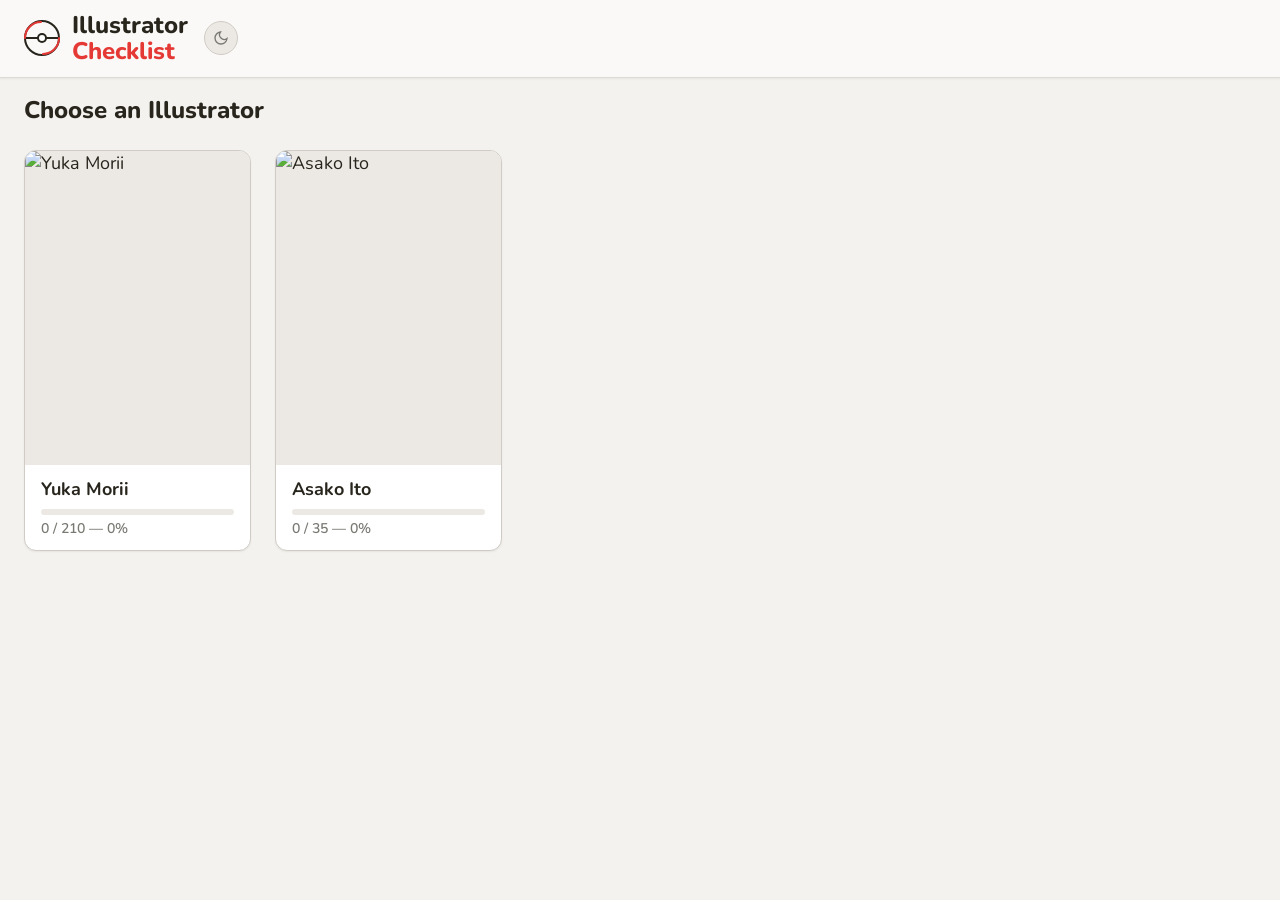
==== commit c5e16801: "Added generic home page + Asako Ito" ====
--- a/index.html
+++ b/index.html
@@ -3,201 +3,11 @@
 <head>
 <meta charset="UTF-8">
 <meta name="viewport" content="width=device-width, initial-scale=1.0">
-<title>Yuka Morii Card Checklist</title>
+<title>Pokémon TCG Illustrator Checklist</title>
 <link rel="preconnect" href="https://fonts.googleapis.com">
 <link rel="preconnect" href="https://fonts.gstatic.com" crossorigin>
 <link href="https://fonts.googleapis.com/css2?family=Nunito:wght@400;500;600;700;800&display=swap" rel="stylesheet">
-<style>
-:root, [data-theme="light"] {
-  --color-bg: #f4f2ef;
-  --color-surface: #faf9f7;
-  --color-surface-2: #ffffff;
-  --color-surface-offset: #ece9e4;
-  --color-divider: #ddd9d3;
-  --color-border: #d0ccc5;
-  --color-text: #28251d;
-  --color-text-muted: #7a7974;
-  --color-text-faint: #bab9b4;
-  --color-primary: #e53935;
-  --color-primary-hover: #c62828;
-  --color-primary-highlight: #fde8e8;
-  --color-obtained: #2e7d32;
-  --color-obtained-hover: #1b5e20;
-  --color-obtained-highlight: #e8f5e9;
-  --color-accent: #1565c0;
-  --shadow-sm: 0 1px 2px oklch(0.2 0.01 80 / 0.06);
-  --shadow-md: 0 4px 12px oklch(0.2 0.01 80 / 0.10);
-  --shadow-hover: 0 12px 32px oklch(0.2 0.01 80 / 0.18);
-  --radius-sm: 0.375rem; --radius-md: 0.5rem; --radius-lg: 0.75rem;
-  --radius-xl: 1rem; --radius-full: 9999px;
-  --transition: 180ms cubic-bezier(0.16, 1, 0.3, 1);
-  --text-xs: clamp(0.75rem, 0.7rem + 0.25vw, 0.875rem);
-  --text-sm: clamp(0.875rem, 0.8rem + 0.35vw, 1rem);
-  --text-base: clamp(1rem, 0.95rem + 0.25vw, 1.125rem);
-  --text-lg: clamp(1.125rem, 1rem + 0.75vw, 1.5rem);
-  --font-body: 'Nunito', 'Helvetica Neue', sans-serif;
-  --space-1: 0.25rem; --space-2: 0.5rem; --space-3: 0.75rem; --space-4: 1rem;
-  --space-5: 1.25rem; --space-6: 1.5rem; --space-8: 2rem; --space-12: 3rem;
-}
-[data-theme="dark"] {
-  --color-bg: #171614; --color-surface: #1c1b19; --color-surface-2: #201f1d;
-  --color-surface-offset: #22211f; --color-divider: #262523; --color-border: #393836;
-  --color-text: #cdccca; --color-text-muted: #797876; --color-text-faint: #5a5957;
-  --color-primary: #ef5350; --color-primary-hover: #e53935; --color-primary-highlight: #3b2222;
-  --color-obtained: #66bb6a; --color-obtained-hover: #4caf50; --color-obtained-highlight: #1b3320;
-  --color-accent: #5c9ce6;
-  --shadow-sm: 0 1px 2px oklch(0 0 0 / 0.25);
-  --shadow-md: 0 4px 12px oklch(0 0 0 / 0.35);
-  --shadow-hover: 0 12px 32px oklch(0 0 0 / 0.55);
-}
-@media (prefers-color-scheme: dark) { :root:not([data-theme]) {
-  --color-bg: #171614; --color-surface: #1c1b19; --color-surface-2: #201f1d;
-  --color-surface-offset: #22211f; --color-divider: #262523; --color-border: #393836;
-  --color-text: #cdccca; --color-text-muted: #797876; --color-text-faint: #5a5957;
-  --color-primary: #ef5350; --color-primary-hover: #e53935; --color-primary-highlight: #3b2222;
-  --color-obtained: #66bb6a; --color-obtained-hover: #4caf50; --color-obtained-highlight: #1b3320;
-  --color-accent: #5c9ce6;
-  --shadow-sm: 0 1px 2px oklch(0 0 0 / 0.25);
-  --shadow-md: 0 4px 12px oklch(0 0 0 / 0.35);
-  --shadow-hover: 0 12px 32px oklch(0 0 0 / 0.55);
-}}
-*, *::before, *::after { box-sizing: border-box; margin: 0; padding: 0; }
-html { -webkit-font-smoothing: antialiased; scroll-behavior: smooth; }
-body { min-height: 100dvh; font-family: var(--font-body); font-size: var(--text-base); color: var(--color-text); background: var(--color-bg); }
-img { display: block; max-width: 100%; height: auto; }
-button { cursor: pointer; background: none; border: none; font: inherit; color: inherit; }
-:focus-visible { outline: 2px solid var(--color-primary); outline-offset: 3px; border-radius: var(--radius-sm); }
-
-/* HEADER */
-.header {
-  position: sticky; top: 0; z-index: 100;
-  background: var(--color-surface);
-  border-bottom: 1px solid var(--color-divider);
-  box-shadow: var(--shadow-sm);
-  padding: var(--space-3) var(--space-6);
-}
-.header-inner { max-width: 1400px; margin: 0 auto; display: flex; align-items: center; gap: var(--space-4); flex-wrap: wrap; }
-.logo { display: flex; align-items: center; gap: var(--space-3); flex-shrink: 0; }
-.logo-icon { width: 36px; height: 36px; }
-.logo-text { font-size: var(--text-lg); font-weight: 800; line-height: 1.1; color: var(--color-text); }
-.logo-text span { color: var(--color-primary); }
-.controls { display: flex; align-items: center; gap: var(--space-3); flex: 1; flex-wrap: wrap; }
-.search-wrap { position: relative; flex: 1; min-width: 160px; }
-.search-wrap svg { position: absolute; left: var(--space-3); top: 50%; transform: translateY(-50%); width: 16px; height: 16px; color: var(--color-text-muted); pointer-events: none; }
-.search-input {
-  width: 100%; padding: var(--space-2) var(--space-3) var(--space-2) calc(var(--space-3)*2 + 16px);
-  background: var(--color-surface-offset); border: 1px solid var(--color-border);
-  border-radius: var(--radius-full); font-size: var(--text-sm); color: var(--color-text); outline: none;
-  transition: border-color var(--transition), box-shadow var(--transition);
-}
-.search-input::placeholder { color: var(--color-text-faint); }
-.search-input:focus { border-color: var(--color-primary); box-shadow: 0 0 0 3px oklch(from var(--color-primary) l c h / 0.15); }
-
-/* CONTROL ROW */
-.control-row {
-  display: flex; align-items: center; gap: var(--space-2); flex-wrap: wrap;
-}
-.ctrl-label { font-size: var(--text-xs); font-weight: 700; color: var(--color-text-muted); text-transform: uppercase; letter-spacing: 0.06em; flex-shrink: 0; }
-
-.filter-btn, .sort-btn {
-  padding: var(--space-1) var(--space-3);
-  border-radius: var(--radius-full); font-size: var(--text-xs); font-weight: 700;
-  border: 1.5px solid var(--color-border); background: var(--color-surface-offset);
-  color: var(--color-text-muted); transition: all var(--transition); white-space: nowrap;
-  display: flex; align-items: center; gap: var(--space-1);
-}
-.filter-btn:hover, .sort-btn:hover { border-color: var(--color-primary); color: var(--color-primary); background: var(--color-primary-highlight); }
-.filter-btn.active { background: var(--color-primary); border-color: var(--color-primary); color: #fff; }
-.sort-btn.active { background: var(--color-accent); border-color: var(--color-accent); color: #fff; }
-.sort-btn .arrow { font-style: normal; font-size: 0.7em; }
-
-.sep { width: 1px; height: 20px; background: var(--color-divider); flex-shrink: 0; }
-
-.theme-toggle {
-  width: 34px; height: 34px; display: flex; align-items: center; justify-content: center;
-  border-radius: var(--radius-full); border: 1.5px solid var(--color-border);
-  background: var(--color-surface-offset); color: var(--color-text-muted);
-  transition: all var(--transition); flex-shrink: 0;
-}
-.theme-toggle:hover { border-color: var(--color-primary); color: var(--color-primary); }
-
-/* STATS */
-.stats-bar { max-width: 1400px; margin: 0 auto; padding: var(--space-3) var(--space-6); display: flex; align-items: center; gap: var(--space-4); flex-wrap: wrap; }
-.stat-pill { display: flex; align-items: center; gap: var(--space-2); padding: var(--space-1) var(--space-3); background: var(--color-surface); border: 1px solid var(--color-border); border-radius: var(--radius-full); font-size: var(--text-xs); font-weight: 600; }
-.stat-dot { width: 8px; height: 8px; border-radius: 50%; }
-.stat-dot.total { background: var(--color-accent); }
-.stat-dot.obtained { background: var(--color-obtained); }
-.stat-dot.missing { background: var(--color-primary); }
-.progress-bar-wrap { flex: 1; min-width: 100px; height: 6px; background: var(--color-surface-offset); border-radius: var(--radius-full); overflow: hidden; }
-.progress-bar { height: 100%; background: var(--color-obtained); border-radius: var(--radius-full); transition: width 0.5s ease; }
-.progress-text { font-size: var(--text-xs); color: var(--color-text-muted); font-weight: 700; }
-
-/* GRID */
-.grid-wrap { max-width: 1400px; margin: 0 auto; padding: var(--space-4) var(--space-6) var(--space-12); }
-.card-grid { display: grid; grid-template-columns: repeat(auto-fill, minmax(min(160px, 100%), 1fr)); gap: var(--space-4); }
-
-/* YEAR SECTION HEADERS (for year sort) */
-.year-header {
-  grid-column: 1 / -1;
-  display: flex; align-items: center; gap: var(--space-3);
-  padding: var(--space-2) 0; margin-top: var(--space-2);
-}
-.year-header h2 {
-  font-size: var(--text-sm); font-weight: 800; color: var(--color-text-muted);
-  text-transform: uppercase; letter-spacing: 0.1em;
-}
-.year-header-line { flex: 1; height: 1px; background: var(--color-divider); }
-.year-count { font-size: var(--text-xs); color: var(--color-text-faint); font-weight: 600; }
-
-/* CARD */
-.card-item {
-  position: relative; border-radius: var(--radius-lg);
-  background: var(--color-surface-2); border: 1.5px solid var(--color-border);
-  box-shadow: var(--shadow-sm); overflow: hidden;
-  transition: transform var(--transition), box-shadow var(--transition);
-  cursor: pointer;
-}
-.card-item:hover { transform: translateY(-3px); box-shadow: var(--shadow-hover); }
-.card-item.obtained { border-color: var(--color-obtained); }
-.card-item.obtained .card-img-wrap::after {
-  content: ""; position: absolute; inset: 0;
-  background: oklch(from var(--color-obtained) l c h / 0.12);
-  pointer-events: none;
-}
-.card-img-wrap { position: relative; width: 100%; aspect-ratio: 733/1024; overflow: hidden; background: var(--color-surface-offset); }
-.card-img-wrap img { width: 100%; height: 100%; object-fit: cover; transition: transform var(--transition); }
-.card-item:hover .card-img-wrap img { transform: scale(1.03); }
-.obtained-badge {
-  position: absolute; top: var(--space-2); right: var(--space-2); z-index: 2;
-  width: 26px; height: 26px; border-radius: 50%;
-  background: var(--color-obtained); color: #fff;
-  display: flex; align-items: center; justify-content: center;
-  box-shadow: var(--shadow-md); opacity: 0;
-  transition: opacity var(--transition), transform var(--transition);
-  transform: scale(0.6);
-}
-.card-item.obtained .obtained-badge { opacity: 1; transform: scale(1); }
-.card-info { padding: var(--space-2) var(--space-3); }
-.card-name { font-size: var(--text-sm); font-weight: 700; color: var(--color-text); white-space: nowrap; overflow: hidden; text-overflow: ellipsis; }
-.card-set { font-size: var(--text-xs); color: var(--color-text-muted); font-weight: 500; margin-top: 2px; white-space: nowrap; overflow: hidden; text-overflow: ellipsis; }
-.card-meta { font-size: var(--text-xs); color: var(--color-text-faint); font-weight: 600; margin-top: 1px; display: flex; justify-content: space-between; }
-
-/* EMPTY */
-.empty-state { grid-column: 1 / -1; display: flex; flex-direction: column; align-items: center; justify-content: center; padding: var(--space-12) var(--space-8); color: var(--color-text-muted); text-align: center; }
-.empty-state svg { width: 48px; height: 48px; margin-bottom: var(--space-4); color: var(--color-text-faint); }
-.empty-state h3 { font-size: var(--text-lg); font-weight: 700; color: var(--color-text); margin-bottom: var(--space-2); }
-
-/* MOBILE */
-@media (max-width: 600px) {
-  .header { padding: var(--space-2) var(--space-3); }
-  .header-inner { gap: var(--space-2); }
-  .controls { gap: var(--space-2); }
-  .stats-bar { padding: var(--space-2) var(--space-3); }
-  .grid-wrap { padding: var(--space-3) var(--space-3) var(--space-12); }
-  .card-grid { gap: var(--space-3); grid-template-columns: repeat(auto-fill, minmax(min(130px, 100%), 1fr)); }
-  .sep { display: none; }
-}
-</style>
+<link rel="stylesheet" href="styles.css">
 </head>
 <body>
 
@@ -212,33 +22,9 @@
         <path d="M1 18C1 9.163 8.163 2 17 2" stroke="var(--color-primary)" stroke-width="2" stroke-linecap="round"/>
         <path d="M35 18C35 26.837 27.837 34 19 34" stroke="var(--color-primary)" stroke-width="2" stroke-linecap="round"/>
       </svg>
-      <div class="logo-text">Yuka Morii<br><span>Checklist</span></div>
+      <div class="logo-text">Illustrator<br><span>Checklist</span></div>
     </div>
     <div class="controls">
-      <div class="search-wrap">
-        <svg viewBox="0 0 24 24" fill="none" stroke="currentColor" stroke-width="2" stroke-linecap="round" stroke-linejoin="round" aria-hidden="true"><circle cx="11" cy="11" r="8"/><path d="m21 21-4.35-4.35"/></svg>
-        <input type="search" class="search-input" id="searchInput" placeholder="Search Pokémon or set…" aria-label="Search">
-      </div>
-
-      <div class="control-row">
-        <span class="ctrl-label">Show</span>
-        <button class="filter-btn active" data-filter="all">All</button>
-        <button class="filter-btn" data-filter="missing">Missing</button>
-        <button class="filter-btn" data-filter="obtained">Obtained</button>
-      </div>
-
-      <div class="sep" aria-hidden="true"></div>
-
-      <div class="control-row">
-        <span class="ctrl-label">Sort</span>
-        <button class="sort-btn active" data-sort="name" title="Sort A→Z / Z→A">
-          <span>Name</span><span class="arrow" id="arrow-name">↑</span>
-        </button>
-        <button class="sort-btn" data-sort="date" title="Sort oldest/newest">
-          <span>Year</span><span class="arrow" id="arrow-date">↑</span>
-        </button>
-      </div>
-
       <button class="theme-toggle" data-theme-toggle aria-label="Toggle theme">
         <svg width="16" height="16" viewBox="0 0 24 24" fill="none" stroke="currentColor" stroke-width="2"><circle cx="12" cy="12" r="5"/><path d="M12 1v2M12 21v2M4.22 4.22l1.42 1.42M18.36 18.36l1.42 1.42M1 12h2M21 12h2M4.22 19.78l1.42-1.42M18.36 5.64l1.42-1.42"/></svg>
       </button>
@@ -246,193 +32,19 @@
   </div>
 </header>
 
-<div class="stats-bar" id="statsBar">
-  <div class="stat-pill"><span class="stat-dot total"></span><span id="statTotal">0 total</span></div>
-  <div class="stat-pill"><span class="stat-dot obtained"></span><span id="statObtained">0 obtained</span></div>
-  <div class="stat-pill"><span class="stat-dot missing"></span><span id="statMissing">0 missing</span></div>
-  <div class="progress-bar-wrap" role="progressbar" aria-label="Collection progress">
-    <div class="progress-bar" id="progressBar" style="width:0%"></div>
-  </div>
-  <span class="progress-text" id="progressText">0%</span>
-</div>
-
 <main class="grid-wrap">
-  <div class="card-grid" id="cardGrid" role="list" aria-label="Yuka Morii cards"></div>
+  <h1 class="home-title">Choose an Illustrator</h1>
+  <div class="illustrator-grid" id="illustratorGrid"></div>
 </main>
 
+<script src="illustrators.js"></script>
+<script src="home.js"></script>
 <script>
-const CARDS = [{"id": "87626", "name": "Aipom", "set": "Paradox Rift", "set_code": "PAR", "number": "211", "title": "Aipom · Paradox Rift (PAR) #211", "href": "https://pkmncards.com/card/aipom-paradox-rift-par-211/", "img": "https://pkmncards.com/wp-content/uploads/sv4_en_211_std.jpg", "release_date": "2023-11-03", "release_year": "2023", "page_order": 12}, {"id": "62659", "name": "Alolan Dugtrio", "set": "Lost Thunder", "set_code": "LOT", "number": "123", "title": "Alolan Dugtrio · Lost Thunder (LOT) #123", "href": "https://pkmncards.com/card/alolan-dugtrio-lost-thunder-lot-123/", "img": "https://pkmncards.com/wp-content/uploads/en_US-SM8-123-alolan_dugtrio.jpg", "release_date": "2018-11-02", "release_year": "2018", "page_order": 68}, {"id": "63904", "name": "Alolan Geodude", "set": "Team Up", "set_code": "TEU", "number": "35", "title": "Alolan Geodude · Team Up (TEU) #35", "href": "https://pkmncards.com/card/alolan-geodude-team-up-teu-35/", "img": "https://pkmncards.com/wp-content/uploads/en_US-SM9-035-alolan_geodude.jpg", "release_date": "2019-02-01", "release_year": "2019", "page_order": 65}, {"id": "91814", "name": "Applin", "set": "Surging Sparks", "set_code": "SSP", "number": "138", "title": "Applin · Surging Sparks (SSP) #138", "href": "https://pkmncards.com/card/applin-surging-sparks-ssp-138/", "img": "https://pkmncards.com/wp-content/uploads/sv8_en_138_std.jpg", "release_date": "2024-11-08", "release_year": "2024", "page_order": 6}, {"id": "4668", "name": "Aron", "set": "Mysterious Treasures", "set_code": "MT", "number": "71", "title": "Aron · Mysterious Treasures (MT) #71", "href": "https://pkmncards.com/card/aron-mysterious-treasures-mt-71/", "img": "https://pkmncards.com/wp-content/uploads/aron-mysterious-treasures-mt-71.jpg", "release_date": "2007-08-22", "release_year": "2007", "page_order": 121}, {"id": "6969", "name": "Baltoy", "set": "Emerald", "set_code": "EM", "number": "43", "title": "Baltoy · Emerald (EM) #43", "href": "https://pkmncards.com/card/baltoy-emerald-em-43/", "img": "https://pkmncards.com/wp-content/uploads/baltoy-emerald-em-43.jpg", "release_date": "2005-05-09", "release_year": "2005", "page_order": 147}, {"id": "81043", "name": "Baltoy", "set": "Silver Tempest", "set_code": "SIT", "number": "093", "title": "Baltoy · Silver Tempest (SIT) #093", "href": "https://pkmncards.com/card/baltoy-silver-tempest-sit-093/", "img": "https://pkmncards.com/wp-content/uploads/en_US-SWSH12-093-baltoy.jpg", "release_date": "2022-11-11", "release_year": "2022", "page_order": 26}, {"id": "43410", "name": "Beldum", "set": "Ancient Origins", "set_code": "AOR", "number": "47", "title": "Beldum · Ancient Origins (AOR) #47", "href": "https://pkmncards.com/card/beldum-ancient-origins-aor-47/", "img": "https://pkmncards.com/wp-content/uploads/en_US-XY7-047-beldum.jpg", "release_date": "2015-08-12", "release_year": "2015", "page_order": 88}, {"id": "7822", "name": "Bellossom", "set": "Hidden Legends", "set_code": "HL", "number": "16", "title": "Bellossom · Hidden Legends (HL) #16", "href": "https://pkmncards.com/card/bellossom-hidden-legends-hl-16/", "img": "https://pkmncards.com/wp-content/uploads/bellossom-hidden-legends-hl-16.jpg", "release_date": "2004-06-14", "release_year": "2004", "page_order": 167}, {"id": "4098", "name": "Bidoof", "set": "Stormfront", "set_code": "SF", "number": "54", "title": "Bidoof · Stormfront (SF) #54", "href": "https://pkmncards.com/card/bidoof-stormfront-sf-54/", "img": "https://pkmncards.com/wp-content/uploads/bidoof-stormfront-sf-54.jpg", "release_date": "2008-11-05", "release_year": "2008", "page_order": 115}, {"id": "57596", "name": "Binacle", "set": "Forbidden Light", "set_code": "FLI", "number": "66", "title": "Binacle · Forbidden Light (FLI) #66", "href": "https://pkmncards.com/card/binacle-forbidden-light-fli-66/", "img": "https://pkmncards.com/wp-content/uploads/en_US-SM6-066-binacle.jpg", "release_date": "2018-05-04", "release_year": "2018", "page_order": 74}, {"id": "9731", "name": "Blissey", "set": "Neo Revelation", "set_code": "N3", "number": "2", "title": "Blissey · Neo Revelation (N3) #2", "href": "https://pkmncards.com/card/blissey-neo-revelation-n3-2/", "img": "https://pkmncards.com/wp-content/uploads/blissey-neo-revelation-2.jpg", "release_date": "2001-09-21", "release_year": "2001", "page_order": 205}, {"id": "72839", "name": "Bounsweet", "set": "Darkness Ablaze", "set_code": "DAA", "number": "014", "title": "Bounsweet · Darkness Ablaze (DAA) #014", "href": "https://pkmncards.com/card/bounsweet-darkness-ablaze-daa-014/", "img": "https://pkmncards.com/wp-content/uploads/en_US-SWSH3-014-bounsweet.jpg", "release_date": "2020-08-14", "release_year": "2020", "page_order": 50}, {"id": "780", "name": "Bronzong", "set": "Triumphant", "set_code": "TM", "number": "15", "title": "Bronzong · Triumphant (TM) #15", "href": "https://pkmncards.com/card/bronzong-triumphant-tm-15/", "img": "https://pkmncards.com/wp-content/uploads/en_US-HGSS4-015-bronzong.jpg", "release_date": "2010-11-03", "release_year": "2010", "page_order": 97}, {"id": "781", "name": "Bronzor", "set": "Triumphant", "set_code": "TM", "number": "58", "title": "Bronzor · Triumphant (TM) #58", "href": "https://pkmncards.com/card/bronzor-triumphant-tm-58/", "img": "https://pkmncards.com/wp-content/uploads/en_US-HGSS4-058-bronzor.jpg", "release_date": "2010-11-03", "release_year": "2010", "page_order": 96}, {"id": "4132", "name": "Budew", "set": "Stormfront", "set_code": "SF", "number": "33", "title": "Budew · Stormfront (SF) #33", "href": "https://pkmncards.com/card/budew-stormfront-sf-33/", "img": "https://pkmncards.com/wp-content/uploads/budew-stormfront-sf-33.jpg", "release_date": "2008-11-05", "release_year": "2008", "page_order": 116}, {"id": "72369", "name": "Bunnelby", "set": "Rebel Clash", "set_code": "RCL", "number": "146", "title": "Bunnelby · Rebel Clash (RCL) #146", "href": "https://pkmncards.com/card/bunnelby-rebel-clash-rcl-146/", "img": "https://pkmncards.com/wp-content/uploads/en_US-SWSH2-146-bunnelby.jpg", "release_date": "2020-05-01", "release_year": "2020", "page_order": 51}, {"id": "43502", "name": "Cacnea", "set": "BREAKthrough", "set_code": "BKT", "number": "4", "title": "Cacnea · BREAKthrough (BKT) #4", "href": "https://pkmncards.com/card/cacnea-breakthrough-bkt-4/", "img": "https://pkmncards.com/wp-content/uploads/en_US-XY8-004-cacnea.jpg", "release_date": "2015-11-04", "release_year": "2015", "page_order": 87}, {"id": "45692", "name": "Carbink", "set": "Fates Collide", "set_code": "FCO", "number": "49", "title": "Carbink · Fates Collide (FCO) #49", "href": "https://pkmncards.com/card/carbink-fates-collide-fco-49/", "img": "https://pkmncards.com/wp-content/uploads/en_US-XY10-049-carbink.jpg", "release_date": "2016-05-02", "release_year": "2016", "page_order": 83}, {"id": "75201", "name": "Castform Sunny Form", "set": "Chilling Reign", "set_code": "CRE", "number": "022", "title": "Castform Sunny Form · Chilling Reign (CRE) #022", "href": "https://pkmncards.com/card/castform-sunny-form-chilling-reign-cre-022/", "img": "https://pkmncards.com/wp-content/uploads/en_US-SWSH6-022-castform_sunny_form.jpg", "release_date": "2021-06-18", "release_year": "2021", "page_order": 42}, {"id": "9551", "name": "Caterpie", "set": "Neo Discovery", "set_code": "N2", "number": "53", "title": "Caterpie · Neo Discovery (N2) #53", "href": "https://pkmncards.com/card/caterpie-neo-discovery-n2-53/", "img": "https://pkmncards.com/wp-content/uploads/caterpie-neo-discovery-53.jpg", "release_date": "2001-06-01", "release_year": "2001", "page_order": 208}, {"id": "9836", "name": "Chansey", "set": "Neo Destiny", "set_code": "N4", "number": "31", "title": "Chansey · Neo Destiny (N4) #31", "href": "https://pkmncards.com/card/chansey-neo-destiny-n4-31/", "img": "https://pkmncards.com/wp-content/uploads/chansey-neo-destiny-31.jpg", "release_date": "2002-02-28", "release_year": "2002", "page_order": 200}, {"id": "3492", "name": "Cherubi", "set": "Arceus", "set_code": "AR", "number": "60", "title": "Cherubi · Arceus (AR) #60", "href": "https://pkmncards.com/card/cherubi-arceus-ar-60/", "img": "https://pkmncards.com/wp-content/uploads/cherubi-arceus-ar-60.jpg", "release_date": "2009-11-04", "release_year": "2009", "page_order": 106}, {"id": "90951", "name": "Chewtle", "set": "Stellar Crown", "set_code": "SCR", "number": "043", "title": "Chewtle · Stellar Crown (SCR) #043", "href": "https://pkmncards.com/card/chewtle-stellar-crown-scr-043/", "img": "https://pkmncards.com/wp-content/uploads/sv7_en_043_std.jpg", "release_date": "2024-09-13", "release_year": "2024", "page_order": 8}, {"id": "5614", "name": "Chikorita", "set": "Dragon Frontiers", "set_code": "DF", "number": "44", "title": "Chikorita · Dragon Frontiers (DF) #44", "href": "https://pkmncards.com/card/chikorita-dragon-frontiers-df-44/", "img": "https://pkmncards.com/wp-content/uploads/chikorita-delta-dragon-frontiers-df-44.jpg", "release_date": "2006-11-08", "release_year": "2006", "page_order": 124}, {"id": "10493", "name": "Chinchou", "set": "Aquapolis", "set_code": "AQ", "number": "70", "title": "Chinchou · Aquapolis (AQ) #70", "href": "https://pkmncards.com/card/chinchou-aquapolis-aq-70/", "img": "https://pkmncards.com/wp-content/uploads/chinchou-aquapolis-aq-70.jpg", "release_date": "2003-01-15", "release_year": "2003", "page_order": 182}, {"id": "6978", "name": "Claydol", "set": "Emerald", "set_code": "EM", "number": "24", "title": "Claydol · Emerald (EM) #24", "href": "https://pkmncards.com/card/claydol-emerald-em-24/", "img": "https://pkmncards.com/wp-content/uploads/claydol-emerald-em-24.jpg", "release_date": "2005-05-09", "release_year": "2005", "page_order": 149}, {"id": "85741", "name": "Clefairy", "set": "Obsidian Flames", "set_code": "OBF", "number": "081", "title": "Clefairy · Obsidian Flames (OBF) #081", "href": "https://pkmncards.com/card/clefairy-obsidian-flames-obf-081/", "img": "https://pkmncards.com/wp-content/uploads/sv3_en_081.jpg", "release_date": "2023-08-11", "release_year": "2023", "page_order": 19}, {"id": "6727", "name": "Cleffa", "set": "Unseen Forces", "set_code": "UF", "number": "21", "title": "Cleffa · Unseen Forces (UF) #21", "href": "https://pkmncards.com/card/cleffa-unseen-forces-uf-21/", "img": "https://pkmncards.com/wp-content/uploads/cleffa-unseen-forces-uf-21.jpg", "release_date": "2005-08-22", "release_year": "2005", "page_order": 144}, {"id": "75270", "name": "Clobbopus", "set": "Chilling Reign", "set_code": "CRE", "number": "091", "title": "Clobbopus · Chilling Reign (CRE) #091", "href": "https://pkmncards.com/card/clobbopus-chilling-reign-cre-091/", "img": "https://pkmncards.com/wp-content/uploads/en_US-SWSH6-091-clobbopus.jpg", "release_date": "2021-06-18", "release_year": "2021", "page_order": 41}, {"id": "9554", "name": "Corsola", "set": "Neo Discovery", "set_code": "N2", "number": "37", "title": "Corsola · Neo Discovery (N2) #37", "href": "https://pkmncards.com/card/corsola-neo-discovery-n2-37/", "img": "https://pkmncards.com/wp-content/uploads/corsola-neo-discovery-37.jpg", "release_date": "2001-06-01", "release_year": "2001", "page_order": 209}, {"id": "5617", "name": "Croconaw", "set": "Dragon Frontiers", "set_code": "DF", "number": "27", "title": "Croconaw · Dragon Frontiers (DF) #27", "href": "https://pkmncards.com/card/croconaw-dragon-frontiers-df-27/", "img": "https://pkmncards.com/wp-content/uploads/croconaw-delta-dragon-frontiers-df-27.jpg", "release_date": "2006-11-08", "release_year": "2006", "page_order": 126}, {"id": "65020", "name": "Darumaka", "set": "Unbroken Bonds", "set_code": "UNB", "number": "23", "title": "Darumaka · Unbroken Bonds (UNB) #23", "href": "https://pkmncards.com/card/darumaka-unbroken-bonds-unb-23/", "img": "https://pkmncards.com/wp-content/uploads/en_US-SM10-023-darumaka.jpg", "release_date": "2019-05-03", "release_year": "2019", "page_order": 60}, {"id": "73712", "name": "Dedenne", "set": "Vivid Voltage", "set_code": "VIV", "number": "077", "title": "Dedenne · Vivid Voltage (VIV) #077", "href": "https://pkmncards.com/card/dedenne-vivid-voltage-viv-077/", "img": "https://pkmncards.com/wp-content/uploads/en_US-SWSH4-077-dedenne.jpg", "release_date": "2020-11-13", "release_year": "2020", "page_order": 47}, {"id": "7439", "name": "Delibird", "set": "Team Rocket Returns", "set_code": "TR", "number": "21", "title": "Delibird · Team Rocket Returns (TR) #21", "href": "https://pkmncards.com/card/delibird-team-rocket-returns-tr-21/", "img": "https://pkmncards.com/wp-content/uploads/delibird-team-rocket-returns-rr-21.jpg", "release_date": "2004-11-08", "release_year": "2004", "page_order": 157}, {"id": "6470", "name": "Ditto", "set": "Delta Species", "set_code": "DS", "number": "64", "title": "Ditto · Delta Species (DS) #64", "href": "https://pkmncards.com/card/ditto-delta-species-ds-64/", "img": "https://pkmncards.com/wp-content/uploads/ditto-delta-species-ds-64.jpg", "release_date": "2005-10-31", "release_year": "2005", "page_order": 131}, {"id": "6469", "name": "Ditto", "set": "Delta Species", "set_code": "DS", "number": "63", "title": "Ditto · Delta Species (DS) #63", "href": "https://pkmncards.com/card/ditto-delta-species-ds-63/", "img": "https://pkmncards.com/wp-content/uploads/ditto-delta-species-ds-63.jpg", "release_date": "2005-10-31", "release_year": "2005", "page_order": 132}, {"id": "6468", "name": "Ditto", "set": "Delta Species", "set_code": "DS", "number": "62", "title": "Ditto · Delta Species (DS) #62", "href": "https://pkmncards.com/card/ditto-delta-species-ds-62/", "img": "https://pkmncards.com/wp-content/uploads/ditto-delta-species-ds-62.jpg", "release_date": "2005-10-31", "release_year": "2005", "page_order": 133}, {"id": "6467", "name": "Ditto", "set": "Delta Species", "set_code": "DS", "number": "61", "title": "Ditto · Delta Species (DS) #61", "href": "https://pkmncards.com/card/ditto-delta-species-ds-61/", "img": "https://pkmncards.com/wp-content/uploads/ditto-delta-species-ds-61.jpg", "release_date": "2005-10-31", "release_year": "2005", "page_order": 134}, {"id": "6466", "name": "Ditto", "set": "Delta Species", "set_code": "DS", "number": "40", "title": "Ditto · Delta Species (DS) #40", "href": "https://pkmncards.com/card/ditto-delta-species-ds-40/", "img": "https://pkmncards.com/wp-content/uploads/ditto-delta-species-ds-40.jpg", "release_date": "2005-10-31", "release_year": "2005", "page_order": 135}, {"id": "6465", "name": "Ditto", "set": "Delta Species", "set_code": "DS", "number": "39", "title": "Ditto · Delta Species (DS) #39", "href": "https://pkmncards.com/card/ditto-delta-species-ds-39/", "img": "https://pkmncards.com/wp-content/uploads/ditto-delta-species-ds-39.jpg", "release_date": "2005-10-31", "release_year": "2005", "page_order": 136}, {"id": "6464", "name": "Ditto", "set": "Delta Species", "set_code": "DS", "number": "38", "title": "Ditto · Delta Species (DS) #38", "href": "https://pkmncards.com/card/ditto-delta-species-ds-38/", "img": "https://pkmncards.com/wp-content/uploads/ditto-delta-species-ds-38.jpg", "release_date": "2005-10-31", "release_year": "2005", "page_order": 137}, {"id": "6463", "name": "Ditto", "set": "Delta Species", "set_code": "DS", "number": "37", "title": "Ditto · Delta Species (DS) #37", "href": "https://pkmncards.com/card/ditto-delta-species-ds-37/", "img": "https://pkmncards.com/wp-content/uploads/ditto-delta-species-ds-37.jpg", "release_date": "2005-10-31", "release_year": "2005", "page_order": 138}, {"id": "6462", "name": "Ditto", "set": "Delta Species", "set_code": "DS", "number": "36", "title": "Ditto · Delta Species (DS) #36", "href": "https://pkmncards.com/card/ditto-delta-species-ds-36/", "img": "https://pkmncards.com/wp-content/uploads/ditto-delta-species-ds-36.jpg", "release_date": "2005-10-31", "release_year": "2005", "page_order": 139}, {"id": "6461", "name": "Ditto", "set": "Delta Species", "set_code": "DS", "number": "35", "title": "Ditto · Delta Species (DS) #35", "href": "https://pkmncards.com/card/ditto-delta-species-ds-35/", "img": "https://pkmncards.com/wp-content/uploads/ditto-delta-species-ds-35.jpg", "release_date": "2005-10-31", "release_year": "2005", "page_order": 140}, {"id": "11259", "name": "Ditto", "set": "POP Series 3", "set_code": "P3", "number": "12", "title": "Ditto · POP Series 3 (P3) #12", "href": "https://pkmncards.com/card/ditto-pop-series-3-p3-12/", "img": "https://pkmncards.com/wp-content/uploads/ditto-pop-series-3-12.jpg", "release_date": "2006-04-01", "release_year": "2006", "page_order": 127}, {"id": "7207", "name": "Donphan", "set": "Deoxys", "set_code": "DX", "number": "30", "title": "Donphan · Deoxys (DX) #30", "href": "https://pkmncards.com/card/donphan-deoxys-dx-30/", "img": "https://pkmncards.com/wp-content/uploads/donphan-deoxys-dx-30.jpg", "release_date": "2005-02-14", "release_year": "2005", "page_order": 152}, {"id": "82163", "name": "Drapion V", "set": "Crown Zenith", "set_code": "CRZ", "number": "GG49", "title": "Drapion V · Crown Zenith (CRZ) #GG49", "href": "https://pkmncards.com/card/drapion-v-crown-zenith-crz-gg49/", "img": "https://pkmncards.com/wp-content/uploads/en_US-CZ-GG049-drapion_v.jpg", "release_date": "2023-01-20", "release_year": "2023", "page_order": 24}, {"id": "9957", "name": "Dratini", "set": "Neo Destiny", "set_code": "N4", "number": "63", "title": "Dratini · Neo Destiny (N4) #63", "href": "https://pkmncards.com/card/dratini-neo-destiny-n4-63/", "img": "https://pkmncards.com/wp-content/uploads/dratini-neo-destiny-63.jpg", "release_date": "2002-02-28", "release_year": "2002", "page_order": 197}, {"id": "73726", "name": "Drilbur", "set": "Vivid Voltage", "set_code": "VIV", "number": "091", "title": "Drilbur · Vivid Voltage (VIV) #091", "href": "https://pkmncards.com/card/drilbur-vivid-voltage-viv-091/", "img": "https://pkmncards.com/wp-content/uploads/en_US-SWSH4-091-drilbur.jpg", "release_date": "2020-11-13", "release_year": "2020", "page_order": 46}, {"id": "79903", "name": "Ducklett", "set": "Lost Origin", "set_code": "LOR", "number": "046", "title": "Ducklett · Lost Origin (LOR) #046", "href": "https://pkmncards.com/card/ducklett-lost-origin-lor-046/", "img": "https://pkmncards.com/wp-content/uploads/en_US-SWSH11-046-ducklett.jpg", "release_date": "2022-09-09", "release_year": "2022", "page_order": 29}, {"id": "10851", "name": "Dunsparce", "set": "Skyridge", "set_code": "SK", "number": "53", "title": "Dunsparce · Skyridge (SK) #53", "href": "https://pkmncards.com/card/dunsparce-skyridge-sk-53/", "img": "https://pkmncards.com/wp-content/uploads/dunsparce-skyridge-sk-53.jpg", "release_date": "2003-05-12", "release_year": "2003", "page_order": 175}, {"id": "43076", "name": "Dunsparce", "set": "Roaring Skies", "set_code": "ROS", "number": "68", "title": "Dunsparce · Roaring Skies (ROS) #68", "href": "https://pkmncards.com/card/dunsparce-roaring-skies-ros-68/", "img": "https://pkmncards.com/wp-content/uploads/en_US-XY6-068-dunsparce.jpg", "release_date": "2015-05-06", "release_year": "2015", "page_order": 89}, {"id": "94353", "name": "Durant", "set": "White Flare", "set_code": "WHT", "number": "070", "title": "Durant · White Flare (WHT) #070", "href": "https://pkmncards.com/card/durant-white-flare-wht-070/", "img": "https://pkmncards.com/wp-content/uploads/rsv10-5_en_070_std.jpg", "release_date": "2025-07-18", "release_year": "2025", "page_order": 3}, {"id": "5624", "name": "Ekans", "set": "Dragon Frontiers", "set_code": "DF", "number": "47", "title": "Ekans · Dragon Frontiers (DF) #47", "href": "https://pkmncards.com/card/ekans-dragon-frontiers-df-47/", "img": "https://pkmncards.com/wp-content/uploads/ekans-delta-dragon-frontiers-df-47.jpg", "release_date": "2006-11-08", "release_year": "2006", "page_order": 123}, {"id": "6736", "name": "Elekid", "set": "Unseen Forces", "set_code": "UF", "number": "23", "title": "Elekid · Unseen Forces (UF) #23", "href": "https://pkmncards.com/card/elekid-unseen-forces-uf-23/", "img": "https://pkmncards.com/wp-content/uploads/elekid-unseen-forces-uf-23.jpg", "release_date": "2005-08-22", "release_year": "2005", "page_order": 143}, {"id": "57254", "name": "Exeggcute", "set": "Forbidden Light", "set_code": "FLI", "number": "1", "title": "Exeggcute · Forbidden Light (FLI) #1", "href": "https://pkmncards.com/card/exeggcute-forbidden-light-fli-1/", "img": "https://pkmncards.com/wp-content/uploads/en_US-SM6-001-exeggcute.jpg", "release_date": "2018-05-04", "release_year": "2018", "page_order": 76}, {"id": "71294", "name": "Ferroseed", "set": "Sword & Shield", "set_code": "SSH", "number": "130", "title": "Ferroseed · Sword &#038; Shield (SSH) #130", "href": "https://pkmncards.com/card/ferroseed-sword-shield-ssh-130/", "img": "https://pkmncards.com/wp-content/uploads/en_US-SWSH1-130-ferroseed.jpg", "release_date": "2020-02-07", "release_year": "2020", "page_order": 53}, {"id": "5629", "name": "Flaaffy", "set": "Dragon Frontiers", "set_code": "DF", "number": "30", "title": "Flaaffy · Dragon Frontiers (DF) #30", "href": "https://pkmncards.com/card/flaaffy-dragon-frontiers-df-30/", "img": "https://pkmncards.com/wp-content/uploads/flaaffy-delta-dragon-frontiers-df-30.jpg", "release_date": "2006-11-08", "release_year": "2006", "page_order": 125}, {"id": "66355", "name": "Fomantis", "set": "Unified Minds", "set_code": "UNM", "number": "15", "title": "Fomantis · Unified Minds (UNM) #15", "href": "https://pkmncards.com/card/fomantis-unified-minds-unm-15/", "img": "https://pkmncards.com/wp-content/uploads/en_US-SM11-015-fomantis.jpg", "release_date": "2019-08-02", "release_year": "2019", "page_order": 58}, {"id": "49000", "name": "Foongus", "set": "Steam Siege", "set_code": "STS", "number": "12", "title": "Foongus · Steam Siege (STS) #12", "href": "https://pkmncards.com/card/foongus-steam-siege-sts-12/", "img": "https://pkmncards.com/wp-content/uploads/en_US-XY11-012-foongus.jpg", "release_date": "2016-08-03", "release_year": "2016", "page_order": 82}, {"id": "89854", "name": "Froakie", "set": "Twilight Masquerade", "set_code": "TWM", "number": "056", "title": "Froakie · Twilight Masquerade (TWM) #056", "href": "https://pkmncards.com/card/froakie-twilight-masquerade-twm-056/", "img": "https://pkmncards.com/wp-content/uploads/sv6_en_056_std.jpg", "release_date": "2024-05-24", "release_year": "2024", "page_order": 9}, {"id": "7444", "name": "Furret", "set": "Team Rocket Returns", "set_code": "TR", "number": "22", "title": "Furret · Team Rocket Returns (TR) #22", "href": "https://pkmncards.com/card/furret-team-rocket-returns-tr-22/", "img": "https://pkmncards.com/wp-content/uploads/furret-team-rocket-returns-rr-22.jpg", "release_date": "2004-11-08", "release_year": "2004", "page_order": 156}, {"id": "9963", "name": "Girafarig", "set": "Neo Destiny", "set_code": "N4", "number": "66", "title": "Girafarig · Neo Destiny (N4) #66", "href": "https://pkmncards.com/card/girafarig-neo-destiny-n4-66/", "img": "https://pkmncards.com/wp-content/uploads/girafarig-neo-destiny-66.jpg", "release_date": "2002-02-28", "release_year": "2002", "page_order": 196}, {"id": "7882", "name": "Gloom", "set": "Hidden Legends", "set_code": "HL", "number": "35", "title": "Gloom · Hidden Legends (HL) #35", "href": "https://pkmncards.com/card/gloom-hidden-legends-hl-35/", "img": "https://pkmncards.com/wp-content/uploads/en_US-EX5-035-gloom.jpg", "release_date": "2004-06-14", "release_year": "2004", "page_order": 166}, {"id": "9764", "name": "Goldeen", "set": "Neo Revelation", "set_code": "N3", "number": "45", "title": "Goldeen · Neo Revelation (N3) #45", "href": "https://pkmncards.com/card/goldeen-neo-revelation-n3-45/", "img": "https://pkmncards.com/wp-content/uploads/goldeen-neo-revelation-45.jpg", "release_date": "2001-09-21", "release_year": "2001", "page_order": 204}, {"id": "51985", "name": "Gothita", "set": "Guardians Rising", "set_code": "GRI", "number": "52", "title": "Gothita · Guardians Rising (GRI) #52", "href": "https://pkmncards.com/card/gothita-guardians-rising-gri-52/", "img": "https://pkmncards.com/wp-content/uploads/en_US-SM2-052-gothita.jpg", "release_date": "2017-05-05", "release_year": "2017", "page_order": 79}, {"id": "8284", "name": "Grimer", "set": "Dragon", "set_code": "DR", "number": "57", "title": "Grimer · Dragon (DR) #57", "href": "https://pkmncards.com/card/grimer-dragon-dr-57/", "img": "https://pkmncards.com/wp-content/uploads/en_US-EX3-057-grimer.jpg", "release_date": "2003-11-24", "release_year": "2003", "page_order": 171}, {"id": "64926", "name": "Grubbin", "set": "Unbroken Bonds", "set_code": "UNB", "number": "18", "title": "Grubbin · Unbroken Bonds (UNB) #18", "href": "https://pkmncards.com/card/grubbin-unbroken-bonds-unb-18/", "img": "https://pkmncards.com/wp-content/uploads/en_US-SM10-018-grubbin.jpg", "release_date": "2019-05-03", "release_year": "2019", "page_order": 61}, {"id": "7887", "name": "Gulpin", "set": "Hidden Legends", "set_code": "HL", "number": "62", "title": "Gulpin · Hidden Legends (HL) #62", "href": "https://pkmncards.com/card/gulpin-hidden-legends-hl-62/", "img": "https://pkmncards.com/wp-content/uploads/gulpin-hidden-legends-hl-62.jpg", "release_date": "2004-06-14", "release_year": "2004", "page_order": 164}, {"id": "58378", "name": "Gulpin", "set": "Celestial Storm", "set_code": "CES", "number": "57", "title": "Gulpin · Celestial Storm (CES) #57", "href": "https://pkmncards.com/card/gulpin-celestial-storm-ces-57/", "img": "https://pkmncards.com/wp-content/uploads/en_US-SM7-057-gulpin.jpg", "release_date": "2018-08-03", "release_year": "2018", "page_order": 73}, {"id": "4727", "name": "Happiny", "set": "Mysterious Treasures", "set_code": "MT", "number": "52", "title": "Happiny · Mysterious Treasures (MT) #52", "href": "https://pkmncards.com/card/happiny-mysterious-treasures-mt-52/", "img": "https://pkmncards.com/wp-content/uploads/happiny-mysterious-treasures-mt-52.jpg", "release_date": "2007-08-22", "release_year": "2007", "page_order": 122}, {"id": "11432", "name": "Happiny", "set": "POP Series 8", "set_code": "P8", "number": "14", "title": "Happiny · POP Series 8 (P8) #14", "href": "https://pkmncards.com/card/happiny-pop-series-8-p8-14/", "img": "https://pkmncards.com/wp-content/uploads/happiny-pop-series-8-14.jpg", "release_date": "2008-09-01", "release_year": "2008", "page_order": 117}, {"id": "95419", "name": "Helioptile", "set": "Mega Evolution", "set_code": "MEG", "number": "052", "title": "Helioptile · Mega Evolution (MEG) #052", "href": "https://pkmncards.com/card/helioptile-mega-evolution-meg-052/", "img": "https://pkmncards.com/wp-content/uploads/me1_en_052_std.jpg", "release_date": "2025-09-26", "release_year": "2025", "page_order": 1}, {"id": "42578", "name": "Hippopotas", "set": "Primal Clash", "set_code": "PRC", "number": "87", "title": "Hippopotas · Primal Clash (PRC) #87", "href": "https://pkmncards.com/card/hippopotas-primal-clash-prc-87/", "img": "https://pkmncards.com/wp-content/uploads/en_US-XY5-087-hippopotas.jpg", "release_date": "2015-02-04", "release_year": "2015", "page_order": 93}, {"id": "10574", "name": "Hoppip", "set": "Aquapolis", "set_code": "AQ", "number": "83", "title": "Hoppip · Aquapolis (AQ) #83", "href": "https://pkmncards.com/card/hoppip-aquapolis-aq-83/", "img": "https://pkmncards.com/wp-content/uploads/hoppip-aquapolis-aq-83.jpg", "release_date": "2003-01-15", "release_year": "2003", "page_order": 181}, {"id": "9973", "name": "Jigglypuff", "set": "Neo Destiny", "set_code": "N4", "number": "44", "title": "Jigglypuff · Neo Destiny (N4) #44", "href": "https://pkmncards.com/card/jigglypuff-neo-destiny-n4-44/", "img": "https://pkmncards.com/wp-content/uploads/jigglypuff-neo-destiny-44.jpg", "release_date": "2002-02-28", "release_year": "2002", "page_order": 199}, {"id": "63951", "name": "Joltik", "set": "Team Up", "set_code": "TEU", "number": "47", "title": "Joltik · Team Up (TEU) #47", "href": "https://pkmncards.com/card/joltik-team-up-teu-47/", "img": "https://pkmncards.com/wp-content/uploads/en_US-SM9-047-joltik.jpg", "release_date": "2019-02-01", "release_year": "2019", "page_order": 64}, {"id": "10583", "name": "Jumpluff", "set": "Aquapolis", "set_code": "AQ", "number": "17", "title": "Jumpluff · Aquapolis (AQ) #17", "href": "https://pkmncards.com/card/jumpluff-aquapolis-aq-17/", "img": "https://pkmncards.com/wp-content/uploads/jumpluff-aquapolis-aq-17.jpg", "release_date": "2003-01-15", "release_year": "2003", "page_order": 185}, {"id": "61466", "name": "Jumpluff", "set": "Aquapolis", "set_code": "AQ", "number": "H13", "title": "Jumpluff · Aquapolis (AQ) #H13", "href": "https://pkmncards.com/card/jumpluff-aquapolis-aq-h13/", "img": "https://pkmncards.com/wp-content/uploads/h13-jumpluff-expedition.jpg", "release_date": "2003-01-15", "release_year": "2003", "page_order": 186}, {"id": "9627", "name": "Kabuto", "set": "Neo Discovery", "set_code": "N2", "number": "56", "title": "Kabuto · Neo Discovery (N2) #56", "href": "https://pkmncards.com/card/kabuto-neo-discovery-n2-56/", "img": "https://pkmncards.com/wp-content/uploads/kabuto-neo-discovery-56.jpg", "release_date": "2001-06-01", "release_year": "2001", "page_order": 207}, {"id": "63671", "name": "Kakuna", "set": "Team Up", "set_code": "TEU", "number": "4", "title": "Kakuna · Team Up (TEU) #4", "href": "https://pkmncards.com/card/kakuna-team-up-teu-4/", "img": "https://pkmncards.com/wp-content/uploads/en_US-SM9-004-kakuna.jpg", "release_date": "2019-02-01", "release_year": "2019", "page_order": 66}, {"id": "92760", "name": "Karrablast", "set": "Journey Together", "set_code": "JTG", "number": "009", "title": "Karrablast · Journey Together (JTG) #009", "href": "https://pkmncards.com/card/karrablast-journey-together-jtg-009/", "img": "https://pkmncards.com/wp-content/uploads/sv9_en_009_std.jpg", "release_date": "2025-03-28", "release_year": "2025", "page_order": 5}, {"id": "95086", "name": "Klinklang", "set": "Black Bolt", "set_code": "BLK", "number": "141", "title": "Klinklang · Black Bolt (BLK) #141", "href": "https://pkmncards.com/card/klinklang-black-bolt-blk-141/", "img": "https://pkmncards.com/wp-content/uploads/zsv10-5_en_141_std.jpg", "release_date": "2025-07-18", "release_year": "2025", "page_order": 2}, {"id": "10589", "name": "Lanturn", "set": "Aquapolis", "set_code": "AQ", "number": "21", "title": "Lanturn · Aquapolis (AQ) #21", "href": "https://pkmncards.com/card/lanturn-aquapolis-aq-21/", "img": "https://pkmncards.com/wp-content/uploads/lanturn-aquapolis-aq-21.jpg", "release_date": "2003-01-15", "release_year": "2003", "page_order": 184}, {"id": "61486", "name": "Lanturn", "set": "Aquapolis", "set_code": "AQ", "number": "H15", "title": "Lanturn · Aquapolis (AQ) #H15", "href": "https://pkmncards.com/card/lanturn-aquapolis-aq-h15/", "img": "https://pkmncards.com/wp-content/uploads/h15-lanturn-expedition.jpg", "release_date": "2003-01-15", "release_year": "2003", "page_order": 187}, {"id": "85617", "name": "Larvesta", "set": "Obsidian Flames", "set_code": "OBF", "number": "040", "title": "Larvesta · Obsidian Flames (OBF) #040", "href": "https://pkmncards.com/card/larvesta-obsidian-flames-obf-040/", "img": "https://pkmncards.com/wp-content/uploads/sv3_en_040.jpg", "release_date": "2023-08-11", "release_year": "2023", "page_order": 20}, {"id": "4220", "name": "Larvitar", "set": "Stormfront", "set_code": "SF", "number": "63", "title": "Larvitar · Stormfront (SF) #63", "href": "https://pkmncards.com/card/larvitar-stormfront-sf-63/", "img": "https://pkmncards.com/wp-content/uploads/larvitar-stormfront-sf-63.jpg", "release_date": "2008-11-05", "release_year": "2008", "page_order": 114}, {"id": "1447", "name": "Ledian", "set": "HeartGold & SoulSilver", "set_code": "HS", "number": "25", "title": "Ledian · HeartGold &#038; SoulSilver (HS) #25", "href": "https://pkmncards.com/card/ledian-heartgold-soulsilver-hs-25/", "img": "https://pkmncards.com/wp-content/uploads/en_US-HGSS1-025-ledian.jpg", "release_date": "2010-02-10", "release_year": "2010", "page_order": 103}, {"id": "1448", "name": "Ledyba", "set": "HeartGold & SoulSilver", "set_code": "HS", "number": "71", "title": "Ledyba · HeartGold &#038; SoulSilver (HS) #71", "href": "https://pkmncards.com/card/ledyba-heartgold-soulsilver-hs-71/", "img": "https://pkmncards.com/wp-content/uploads/en_US-HGSS1-071-ledyba.jpg", "release_date": "2010-02-10", "release_year": "2010", "page_order": 101}, {"id": "10591", "name": "Lickitung", "set": "Aquapolis", "set_code": "AQ", "number": "90", "title": "Lickitung · Aquapolis (AQ) #90", "href": "https://pkmncards.com/card/lickitung-aquapolis-aq-90/", "img": "https://pkmncards.com/wp-content/uploads/lickitung-aquapolis-aq-90.jpg", "release_date": "2003-01-15", "release_year": "2003", "page_order": 180}, {"id": "2728", "name": "Lickitung", "set": "Platinum", "set_code": "PL", "number": "80", "title": "Lickitung · Platinum (PL) #80", "href": "https://pkmncards.com/card/lickitung-platinum-pl-80/", "img": "https://pkmncards.com/wp-content/uploads/lickitung-platinum-pl-80.jpg", "release_date": "2009-02-11", "release_year": "2009", "page_order": 113}, {"id": "9977", "name": "Light Azumarill", "set": "Neo Destiny", "set_code": "N4", "number": "13", "title": "Light Azumarill · Neo Destiny (N4) #13", "href": "https://pkmncards.com/card/light-azumarill-neo-destiny-n4-13/", "img": "https://pkmncards.com/wp-content/uploads/light-azumarill-neo-destiny-13.jpg", "release_date": "2002-02-28", "release_year": "2002", "page_order": 201}, {"id": "86008", "name": "Lillipup", "set": "Obsidian Flames", "set_code": "OBF", "number": "170", "title": "Lillipup · Obsidian Flames (OBF) #170", "href": "https://pkmncards.com/card/lillipup-obsidian-flames-obf-170/", "img": "https://pkmncards.com/wp-content/uploads/sv3_en_170.jpg", "release_date": "2023-08-11", "release_year": "2023", "page_order": 17}, {"id": "7016", "name": "Linoone", "set": "Emerald", "set_code": "EM", "number": "34", "title": "Linoone · Emerald (EM) #34", "href": "https://pkmncards.com/card/linoone-emerald-em-34/", "img": "https://pkmncards.com/wp-content/uploads/linoone-emerald-em-34.jpg", "release_date": "2005-05-09", "release_year": "2005", "page_order": 148}, {"id": "57452", "name": "Litleo", "set": "Forbidden Light", "set_code": "FLI", "number": "18", "title": "Litleo · Forbidden Light (FLI) #18", "href": "https://pkmncards.com/card/litleo-forbidden-light-fli-18/", "img": "https://pkmncards.com/wp-content/uploads/en_US-SM6-018-litleo.jpg", "release_date": "2018-05-04", "release_year": "2018", "page_order": 75}, {"id": "79837", "name": "Litwick", "set": "Lost Origin", "set_code": "LOR", "number": "024", "title": "Litwick · Lost Origin (LOR) #024", "href": "https://pkmncards.com/card/litwick-lost-origin-lor-024/", "img": "https://pkmncards.com/wp-content/uploads/en_US-SWSH11-024-litwick.jpg", "release_date": "2022-09-09", "release_year": "2022", "page_order": 30}, {"id": "80023", "name": "Machop", "set": "Lost Origin", "set_code": "LOR", "number": "086", "title": "Machop · Lost Origin (LOR) #086", "href": "https://pkmncards.com/card/machop-lost-origin-lor-086/", "img": "https://pkmncards.com/wp-content/uploads/en_US-SWSH11-086-machop.jpg", "release_date": "2022-09-09", "release_year": "2022", "page_order": 28}, {"id": "6279", "name": "Magby", "set": "Legend Maker", "set_code": "LM", "number": "58", "title": "Magby · Legend Maker (LM) #58", "href": "https://pkmncards.com/card/magby-legend-maker-lm-58/", "img": "https://pkmncards.com/wp-content/uploads/magby-legend-maker-lm-58.jpg", "release_date": "2006-02-13", "release_year": "2006", "page_order": 130}, {"id": "1011", "name": "Magcargo", "set": "Undaunted", "set_code": "UD", "number": "6", "title": "Magcargo · Undaunted (UD) #6", "href": "https://pkmncards.com/card/magcargo-undaunted-ud-6/", "img": "https://pkmncards.com/wp-content/uploads/en_US-HGSS3-006-magcargo.jpg", "release_date": "2010-08-18", "release_year": "2010", "page_order": 99}, {"id": "86514", "name": "Magnemite", "set": "151", "set_code": "MEW", "number": "081", "title": "Magnemite · 151 (MEW) #081", "href": "https://pkmncards.com/card/magnemite-151-mew-081/", "img": "https://pkmncards.com/wp-content/uploads/sv3-5_en_081_std.jpg", "release_date": "2023-09-22", "release_year": "2023", "page_order": 16}, {"id": "86517", "name": "Magneton", "set": "151", "set_code": "MEW", "number": "082", "title": "Magneton · 151 (MEW) #082", "href": "https://pkmncards.com/card/magneton-151-mew-082/", "img": "https://pkmncards.com/wp-content/uploads/sv3-5_en_082_std.jpg", "release_date": "2023-09-22", "release_year": "2023", "page_order": 15}, {"id": "2738", "name": "Mareep", "set": "Platinum", "set_code": "PL", "number": "82", "title": "Mareep · Platinum (PL) #82", "href": "https://pkmncards.com/card/mareep-platinum-pl-82/", "img": "https://pkmncards.com/wp-content/uploads/mareep-platinum-pl-82.jpg", "release_date": "2009-02-11", "release_year": "2009", "page_order": 112}, {"id": "91128", "name": "Meltan", "set": "Stellar Crown", "set_code": "SCR", "number": "102", "title": "Meltan · Stellar Crown (SCR) #102", "href": "https://pkmncards.com/card/meltan-stellar-crown-scr-102/", "img": "https://pkmncards.com/wp-content/uploads/sv7_en_102_std.jpg", "release_date": "2024-09-13", "release_year": "2024", "page_order": 7}, {"id": "50643", "name": "Metapod", "set": "Sun & Moon", "set_code": "SUM", "number": "2", "title": "Metapod · Sun &#038; Moon (SUM) #2", "href": "https://pkmncards.com/card/metapod-sun-moon-sum-2/", "img": "https://pkmncards.com/wp-content/uploads/en_US-SM1-002-metapod.jpg", "release_date": "2017-02-03", "release_year": "2017", "page_order": 81}, {"id": "70481", "name": "Mimikyu", "set": "Cosmic Eclipse", "set_code": "CEC", "number": "97", "title": "Mimikyu · Cosmic Eclipse (CEC) #97", "href": "https://pkmncards.com/card/mimikyu-cosmic-eclipse-cec-97/", "img": "https://pkmncards.com/wp-content/uploads/en_US-SM12-097-mimikyu.jpg", "release_date": "2019-11-01", "release_year": "2019", "page_order": 55}, {"id": "89121", "name": "Minccino", "set": "Temporal Forces", "set_code": "TEF", "number": "136", "title": "Minccino · Temporal Forces (TEF) #136", "href": "https://pkmncards.com/card/minccino-temporal-forces-tef-136/", "img": "https://pkmncards.com/wp-content/uploads/sv5_en_136_std.jpg", "release_date": "2024-03-22", "release_year": "2024", "page_order": 10}, {"id": "3283", "name": "Minun", "set": "Supreme Victors", "set_code": "SV", "number": "71", "title": "Minun · Supreme Victors (SV) #71", "href": "https://pkmncards.com/card/minun-supreme-victors-sv-71/", "img": "https://pkmncards.com/wp-content/uploads/minun-supreme-victors-sv-71.jpg", "release_date": "2009-08-19", "release_year": "2009", "page_order": 110}, {"id": "80107", "name": "Murkrow", "set": "Lost Origin", "set_code": "LOR", "number": "114", "title": "Murkrow · Lost Origin (LOR) #114", "href": "https://pkmncards.com/card/murkrow-lost-origin-lor-114/", "img": "https://pkmncards.com/wp-content/uploads/en_US-SWSH11-114-murkrow.jpg", "release_date": "2022-09-09", "release_year": "2022", "page_order": 27}, {"id": "7244", "name": "Natu", "set": "Deoxys", "set_code": "DX", "number": "66", "title": "Natu · Deoxys (DX) #66", "href": "https://pkmncards.com/card/natu-deoxys-dx-66/", "img": "https://pkmncards.com/wp-content/uploads/natu-deoxys-dx-66.jpg", "release_date": "2005-02-14", "release_year": "2005", "page_order": 151}, {"id": "8316", "name": "Numel", "set": "Dragon", "set_code": "DR", "number": "69", "title": "Numel · Dragon (DR) #69", "href": "https://pkmncards.com/card/numel-dragon-dr-69/", "img": "https://pkmncards.com/wp-content/uploads/en_US-EX3-069-numel.jpg", "release_date": "2003-11-24", "release_year": "2003", "page_order": 170}, {"id": "68982", "name": "Numel", "set": "EX Trainer Kit—Latias", "set_code": "TK1A", "number": "5", "title": "Numel · EX Trainer Kit—Latias (TK1A) #5", "href": "https://pkmncards.com/card/numel-ex-trainer-kit-latias-tk1a-5/", "img": "https://pkmncards.com/wp-content/uploads/en_US-TK1A-005-numel.jpg", "release_date": "2014-04-01", "release_year": "2014", "page_order": 168}, {"id": "44316", "name": "Nuzleaf", "set": "BREAKpoint", "set_code": "BKP", "number": "72", "title": "Nuzleaf · BREAKpoint (BKP) #72", "href": "https://pkmncards.com/card/nuzleaf-breakpoint-bkp-72/", "img": "https://pkmncards.com/wp-content/uploads/en_US-XY9-072-nuzleaf.jpg", "release_date": "2016-02-03", "release_year": "2016", "page_order": 85}, {"id": "95882", "name": "Nymble", "set": "Phantasmal Flames", "set_code": "PFL", "number": "009", "title": "Nymble · Phantasmal Flames (PFL) #009", "href": "https://pkmncards.com/card/nymble-phantasmal-flames-pfl-009/", "img": "https://pkmncards.com/wp-content/uploads/me2_en_009_std.jpg", "release_date": "2025-11-14", "release_year": "2025", "page_order": 0}, {"id": "87095", "name": "Octillery", "set": "Paradox Rift", "set_code": "PAR", "number": "034", "title": "Octillery · Paradox Rift (PAR) #034", "href": "https://pkmncards.com/card/octillery-paradox-rift-par-034/", "img": "https://pkmncards.com/wp-content/uploads/sv4_en_034_std.jpg", "release_date": "2023-11-03", "release_year": "2023", "page_order": 14}, {"id": "7918", "name": "Oddish", "set": "Hidden Legends", "set_code": "HL", "number": "68", "title": "Oddish · Hidden Legends (HL) #68", "href": "https://pkmncards.com/card/oddish-hidden-legends-hl-68/", "img": "https://pkmncards.com/wp-content/uploads/oddish-hidden-legends-hl-68.jpg", "release_date": "2004-06-14", "release_year": "2004", "page_order": 163}, {"id": "9637", "name": "Omanyte", "set": "Neo Discovery", "set_code": "N2", "number": "60", "title": "Omanyte · Neo Discovery (N2) #60", "href": "https://pkmncards.com/card/omanyte-neo-discovery-n2-60/", "img": "https://pkmncards.com/wp-content/uploads/omanyte-neo-discovery-60.jpg", "release_date": "2001-06-01", "release_year": "2001", "page_order": 206}, {"id": "62528", "name": "Pachirisu", "set": "Lost Thunder", "set_code": "LOT", "number": "80", "title": "Pachirisu · Lost Thunder (LOT) #80", "href": "https://pkmncards.com/card/pachirisu-lost-thunder-lot-80/", "img": "https://pkmncards.com/wp-content/uploads/en_US-SM8-080-pachirisu.jpg", "release_date": "2018-11-02", "release_year": "2018", "page_order": 70}, {"id": "63985", "name": "Pancham", "set": "Team Up", "set_code": "TEU", "number": "81", "title": "Pancham · Team Up (TEU) #81", "href": "https://pkmncards.com/card/pancham-team-up-teu-81/", "img": "https://pkmncards.com/wp-content/uploads/en_US-SM9-081-pancham.jpg", "release_date": "2019-02-01", "release_year": "2019", "page_order": 63}, {"id": "7703", "name": "Paras", "set": "FireRed & LeafGreen", "set_code": "RG", "number": "72", "title": "Paras · FireRed &#038; LeafGreen (RG) #72", "href": "https://pkmncards.com/card/paras-firered-leafgreen-rg-72/", "img": "https://pkmncards.com/wp-content/uploads/en_US-EX06-072-paras.jpg", "release_date": "2004-08-30", "release_year": "2004", "page_order": 159}, {"id": "89634", "name": "Paras", "set": "Pokémon Trading Card Game Classic—Venusaur", "set_code": "CLV", "number": "004", "title": "Paras · Pokémon Trading Card Game Classic—Venusaur (CLV) #004", "href": "https://pkmncards.com/card/paras-pokemon-trading-card-game-classic-venusaur-clv-004/", "img": "https://pkmncards.com/wp-content/uploads/clv_en_004-paras.jpg", "release_date": "2023-11-17", "release_year": "2023", "page_order": 11}, {"id": "7704", "name": "Parasect", "set": "FireRed & LeafGreen", "set_code": "RG", "number": "43", "title": "Parasect · FireRed &#038; LeafGreen (RG) #43", "href": "https://pkmncards.com/card/parasect-firered-leafgreen-rg-43/", "img": "https://pkmncards.com/wp-content/uploads/en_US-EX06-043-parasect.jpg", "release_date": "2004-08-30", "release_year": "2004", "page_order": 160}, {"id": "81812", "name": "Pawniard", "set": "Crown Zenith", "set_code": "CRZ", "number": "092", "title": "Pawniard · Crown Zenith (CRZ) #092", "href": "https://pkmncards.com/card/pawniard-crown-zenith-crz-092/", "img": "https://pkmncards.com/wp-content/uploads/en_US-CZ-092-pawniard.jpg", "release_date": "2023-01-20", "release_year": "2023", "page_order": 25}, {"id": "7251", "name": "Phanpy", "set": "Deoxys", "set_code": "DX", "number": "69", "title": "Phanpy · Deoxys (DX) #69", "href": "https://pkmncards.com/card/phanpy-deoxys-dx-69/", "img": "https://pkmncards.com/wp-content/uploads/phanpy-deoxys-dx-69.jpg", "release_date": "2005-02-14", "release_year": "2005", "page_order": 150}, {"id": "4759", "name": "Pichu", "set": "Mysterious Treasures", "set_code": "MT", "number": "93", "title": "Pichu · Mysterious Treasures (MT) #93", "href": "https://pkmncards.com/card/pichu-mysterious-treasures-mt-93/", "img": "https://pkmncards.com/wp-content/uploads/pichu-mysterious-treasures-mt-93.jpg", "release_date": "2007-08-22", "release_year": "2007", "page_order": 120}, {"id": "10924", "name": "Pikachu", "set": "Skyridge", "set_code": "SK", "number": "84", "title": "Pikachu · Skyridge (SK) #84", "href": "https://pkmncards.com/card/pikachu-skyridge-sk-84/", "img": "https://pkmncards.com/wp-content/uploads/pikachu-skyridge-sk-84.jpg", "release_date": "2003-05-12", "release_year": "2003", "page_order": 174}, {"id": "11233", "name": "Pikachu", "set": "POP Series 2", "set_code": "P2", "number": "16", "title": "Pikachu · POP Series 2 (P2) #16", "href": "https://pkmncards.com/card/pikachu-pop-series-2-p2-16/", "img": "https://pkmncards.com/wp-content/uploads/pikachu-pop-series-2-16.jpg", "release_date": "2005-08-01", "release_year": "2005", "page_order": 145}, {"id": "10925", "name": "Piloswine", "set": "Skyridge", "set_code": "SK", "number": "24", "title": "Piloswine · Skyridge (SK) #24", "href": "https://pkmncards.com/card/piloswine-skyridge-sk-24/", "img": "https://pkmncards.com/wp-content/uploads/piloswine-skyridge-sk-24.jpg", "release_date": "2003-05-12", "release_year": "2003", "page_order": 177}, {"id": "61646", "name": "Piloswine", "set": "Skyridge", "set_code": "SK", "number": "H22", "title": "Piloswine · Skyridge (SK) #H22", "href": "https://pkmncards.com/card/piloswine-skyridge-sk-h22/", "img": "https://pkmncards.com/wp-content/uploads/h22.jpg", "release_date": "2003-05-12", "release_year": "2003", "page_order": 178}, {"id": "83776", "name": "Pincurchin", "set": "Paldea Evolved", "set_code": "PAL", "number": "072", "title": "Pincurchin · Paldea Evolved (PAL) #072", "href": "https://pkmncards.com/card/pincurchin-paldea-evolved-pal-072/", "img": "https://pkmncards.com/wp-content/uploads/sv2_en_072.jpg", "release_date": "2023-06-09", "release_year": "2023", "page_order": 21}, {"id": "3300", "name": "Plusle", "set": "Supreme Victors", "set_code": "SV", "number": "76", "title": "Plusle · Supreme Victors (SV) #76", "href": "https://pkmncards.com/card/plusle-supreme-victors-sv-76/", "img": "https://pkmncards.com/wp-content/uploads/plusle-supreme-victors-sv-76.jpg", "release_date": "2009-08-19", "release_year": "2009", "page_order": 109}, {"id": "10331", "name": "Poliwag", "set": "Expedition", "set_code": "EX", "number": "125", "title": "Poliwag · Expedition (EX) #125", "href": "https://pkmncards.com/card/poliwag-expedition-ex-125/", "img": "https://pkmncards.com/wp-content/uploads/poliwag-expedition-ex-125.jpg", "release_date": "2002-09-15", "release_year": "2002", "page_order": 191}, {"id": "10332", "name": "Poliwhirl", "set": "Expedition", "set_code": "EX", "number": "89", "title": "Poliwhirl · Expedition (EX) #89", "href": "https://pkmncards.com/card/poliwhirl-expedition-ex-89/", "img": "https://pkmncards.com/wp-content/uploads/poliwhirl-expedition-ex-89.jpg", "release_date": "2002-09-15", "release_year": "2002", "page_order": 192}, {"id": "10334", "name": "Poliwrath", "set": "Expedition", "set_code": "EX", "number": "60", "title": "Poliwrath · Expedition (EX) #60", "href": "https://pkmncards.com/card/poliwrath-expedition-ex-60/", "img": "https://pkmncards.com/wp-content/uploads/poliwrath-expedition-ex-60.jpg", "release_date": "2002-09-15", "release_year": "2002", "page_order": 193}, {"id": "10333", "name": "Poliwrath", "set": "Expedition", "set_code": "EX", "number": "24", "title": "Poliwrath · Expedition (EX) #24", "href": "https://pkmncards.com/card/poliwrath-expedition-ex-24/", "img": "https://pkmncards.com/wp-content/uploads/poliwrath-expedition-ex-24.jpg", "release_date": "2002-09-15", "release_year": "2002", "page_order": 194}, {"id": "55133", "name": "Primeape", "set": "Crimson Invasion", "set_code": "CIN", "number": "51", "title": "Primeape · Crimson Invasion (CIN) #51", "href": "https://pkmncards.com/card/primeape-crimson-invasion-cin-51/", "img": "https://pkmncards.com/wp-content/uploads/en_US-SM4-051-primeape.jpg", "release_date": "2017-11-03", "release_year": "2017", "page_order": 77}, {"id": "10008", "name": "Psyduck", "set": "Neo Destiny", "set_code": "N4", "number": "79", "title": "Psyduck · Neo Destiny (N4) #79", "href": "https://pkmncards.com/card/psyduck-neo-destiny-n4-79/", "img": "https://pkmncards.com/wp-content/uploads/psyduck-neo-destiny-79.jpg", "release_date": "2002-02-28", "release_year": "2002", "page_order": 195}, {"id": "75828", "name": "Pumpkaboo", "set": "Evolving Skies", "set_code": "EVS", "number": "076", "title": "Pumpkaboo · Evolving Skies (EVS) #076", "href": "https://pkmncards.com/card/pumpkaboo-evolving-skies-evs-076/", "img": "https://pkmncards.com/wp-content/uploads/en_US-SWSH7-076-pumpkaboo.jpg", "release_date": "2021-08-27", "release_year": "2021", "page_order": 39}, {"id": "62638", "name": "Pupitar", "set": "Lost Thunder", "set_code": "LOT", "number": "116", "title": "Pupitar · Lost Thunder (LOT) #116", "href": "https://pkmncards.com/card/pupitar-lost-thunder-lot-116/", "img": "https://pkmncards.com/wp-content/uploads/en_US-SM8-116-pupitar.jpg", "release_date": "2018-11-02", "release_year": "2018", "page_order": 69}, {"id": "9786", "name": "Quagsire", "set": "Neo Revelation", "set_code": "N3", "number": "48", "title": "Quagsire · Neo Revelation (N3) #48", "href": "https://pkmncards.com/card/quagsire-neo-revelation-n3-48/", "img": "https://pkmncards.com/wp-content/uploads/quagsire-neo-revelation-48.jpg", "release_date": "2001-09-21", "release_year": "2001", "page_order": 203}, {"id": "10933", "name": "Raichu", "set": "Skyridge", "set_code": "SK", "number": "27", "title": "Raichu · Skyridge (SK) #27", "href": "https://pkmncards.com/card/raichu-skyridge-sk-27/", "img": "https://pkmncards.com/wp-content/uploads/raichu-skyridge-sk-27.jpg", "release_date": "2003-05-12", "release_year": "2003", "page_order": 176}, {"id": "61649", "name": "Raichu", "set": "Skyridge", "set_code": "SK", "number": "H25", "title": "Raichu · Skyridge (SK) #H25", "href": "https://pkmncards.com/card/raichu-skyridge-sk-h25/", "img": "https://pkmncards.com/wp-content/uploads/h25.jpg", "release_date": "2003-05-12", "release_year": "2003", "page_order": 179}, {"id": "62707", "name": "Ralts", "set": "Lost Thunder", "set_code": "LOT", "number": "139", "title": "Ralts · Lost Thunder (LOT) #139", "href": "https://pkmncards.com/card/ralts-lost-thunder-lot-139/", "img": "https://pkmncards.com/wp-content/uploads/en_US-SM8-139-ralts.jpg", "release_date": "2018-11-02", "release_year": "2018", "page_order": 67}, {"id": "10348", "name": "Rattata", "set": "Expedition", "set_code": "EX", "number": "128", "title": "Rattata · Expedition (EX) #128", "href": "https://pkmncards.com/card/rattata-expedition-ex-128/", "img": "https://pkmncards.com/wp-content/uploads/rattata-expedition-ex-128.jpg", "release_date": "2002-09-15", "release_year": "2002", "page_order": 190}, {"id": "66446", "name": "Relicanth", "set": "Unified Minds", "set_code": "UNM", "number": "111", "title": "Relicanth · Unified Minds (UNM) #111", "href": "https://pkmncards.com/card/relicanth-unified-minds-unm-111/", "img": "https://pkmncards.com/wp-content/uploads/en_US-SM11-111-relicanth.jpg", "release_date": "2019-08-02", "release_year": "2019", "page_order": 57}, {"id": "70380", "name": "Rowlet", "set": "Cosmic Eclipse", "set_code": "CEC", "number": "17", "title": "Rowlet · Cosmic Eclipse (CEC) #17", "href": "https://pkmncards.com/card/rowlet-cosmic-eclipse-cec-17/", "img": "https://pkmncards.com/wp-content/uploads/en_US-SM12-017-rowlet.jpg", "release_date": "2019-11-01", "release_year": "2019", "page_order": 56}, {"id": "74686", "name": "Salandit", "set": "Battle Styles", "set_code": "BST", "number": "027", "title": "Salandit · Battle Styles (BST) #027", "href": "https://pkmncards.com/card/salandit-battle-styles-bst-027/", "img": "https://pkmncards.com/wp-content/uploads/en_US-SWSH5-027-salandit.jpg", "release_date": "2021-03-19", "release_year": "2021", "page_order": 44}, {"id": "65301", "name": "Sandile", "set": "Unbroken Bonds", "set_code": "UNB", "number": "113", "title": "Sandile · Unbroken Bonds (UNB) #113", "href": "https://pkmncards.com/card/sandile-unbroken-bonds-unb-113/", "img": "https://pkmncards.com/wp-content/uploads/en_US-SM10-113-sandile.jpg", "release_date": "2019-05-03", "release_year": "2019", "page_order": 59}, {"id": "77126", "name": "Sandshrew", "set": "Fusion Strike", "set_code": "FST", "number": "131", "title": "Sandshrew · Fusion Strike (FST) #131", "href": "https://pkmncards.com/card/sandshrew-fusion-strike-fst-131/", "img": "https://pkmncards.com/wp-content/uploads/en_US-SWSH8-131-sandshrew.jpg", "release_date": "2021-11-12", "release_year": "2021", "page_order": 36}, {"id": "72298", "name": "Sandygast", "set": "Rebel Clash", "set_code": "RCL", "number": "081", "title": "Sandygast · Rebel Clash (RCL) #081", "href": "https://pkmncards.com/card/sandygast-rebel-clash-rcl-081/", "img": "https://pkmncards.com/wp-content/uploads/en_US-SWSH2-081-sandygast.jpg", "release_date": "2020-05-01", "release_year": "2020", "page_order": 52}, {"id": "6302", "name": "Seedot", "set": "Legend Maker", "set_code": "LM", "number": "61", "title": "Seedot · Legend Maker (LM) #61", "href": "https://pkmncards.com/card/seedot-legend-maker-lm-61/", "img": "https://pkmncards.com/wp-content/uploads/seedot-legend-maker-lm-61.jpg", "release_date": "2006-02-13", "release_year": "2006", "page_order": 129}, {"id": "79798", "name": "Seedot", "set": "Lost Origin", "set_code": "LOR", "number": "011", "title": "Seedot · Lost Origin (LOR) #011", "href": "https://pkmncards.com/card/seedot-lost-origin-lor-011/", "img": "https://pkmncards.com/wp-content/uploads/en_US-SWSH11-011-seedot-1.jpg", "release_date": "2022-09-09", "release_year": "2022", "page_order": 31}, {"id": "7499", "name": "Sentret", "set": "Team Rocket Returns", "set_code": "TR", "number": "75", "title": "Sentret · Team Rocket Returns (TR) #75", "href": "https://pkmncards.com/card/sentret-team-rocket-returns-tr-75/", "img": "https://pkmncards.com/wp-content/uploads/sentret-team-rocket-returns-rr-75.jpg", "release_date": "2004-11-08", "release_year": "2004", "page_order": 155}, {"id": "38546", "name": "Sewaddle", "set": "Legendary Treasures", "set_code": "LTR", "number": "9", "title": "Sewaddle · Legendary Treasures (LTR) #9", "href": "https://pkmncards.com/card/sewaddle-legendary-treasures-ltr-9/", "img": "https://pkmncards.com/wp-content/uploads/en_US-BW11-009-sewaddle.jpg", "release_date": "2013-11-06", "release_year": "2013", "page_order": 95}, {"id": "8328", "name": "Shelgon", "set": "Dragon", "set_code": "DR", "number": "41", "title": "Shelgon · Dragon (DR) #41", "href": "https://pkmncards.com/card/shelgon-dragon-dr-41/", "img": "https://pkmncards.com/wp-content/uploads/en_US-EX3-041-shelgon.jpg", "release_date": "2003-11-24", "release_year": "2003", "page_order": 172}, {"id": "61216", "name": "Shelgon", "set": "Dragon Majesty", "set_code": "DRM", "number": "43", "title": "Shelgon · Dragon Majesty (DRM) #43", "href": "https://pkmncards.com/card/shelgon-dragon-majesty-drm-43/", "img": "https://pkmncards.com/wp-content/uploads/en_US-DM-043-shelgon.jpg", "release_date": "2018-09-07", "release_year": "2018", "page_order": 71}, {"id": "78950", "name": "Shieldon", "set": "Astral Radiance", "set_code": "ASR", "number": "109", "title": "Shieldon · Astral Radiance (ASR) #109", "href": "https://pkmncards.com/card/shieldon-astral-radiance-asr-109/", "img": "https://pkmncards.com/wp-content/uploads/en_US-SWSH10-109-shieldon.jpg", "release_date": "2022-05-27", "release_year": "2022", "page_order": 33}, {"id": "3323", "name": "Shroomish", "set": "Supreme Victors", "set_code": "SV", "number": "127", "title": "Shroomish · Supreme Victors (SV) #127", "href": "https://pkmncards.com/card/shroomish-supreme-victors-sv-127/", "img": "https://pkmncards.com/wp-content/uploads/shroomish-supreme-victors-sv-127.jpg", "release_date": "2009-08-19", "release_year": "2009", "page_order": 108}, {"id": "9796", "name": "Shuckle", "set": "Neo Revelation", "set_code": "N3", "number": "51", "title": "Shuckle · Neo Revelation (N3) #51", "href": "https://pkmncards.com/card/shuckle-neo-revelation-n3-51/", "img": "https://pkmncards.com/wp-content/uploads/shuckle-neo-revelation-51.jpg", "release_date": "2001-09-21", "release_year": "2001", "page_order": 202}, {"id": "85789", "name": "Sinistea", "set": "Obsidian Flames", "set_code": "OBF", "number": "097", "title": "Sinistea · Obsidian Flames (OBF) #097", "href": "https://pkmncards.com/card/sinistea-obsidian-flames-obf-097/", "img": "https://pkmncards.com/wp-content/uploads/sv3_en_097.jpg", "release_date": "2023-08-11", "release_year": "2023", "page_order": 18}, {"id": "74688", "name": "Sizzlipede", "set": "Battle Styles", "set_code": "BST", "number": "029", "title": "Sizzlipede · Battle Styles (BST) #029", "href": "https://pkmncards.com/card/sizzlipede-battle-styles-bst-029/", "img": "https://pkmncards.com/wp-content/uploads/en_US-SWSH5-029-sizzlipede.jpg", "release_date": "2021-03-19", "release_year": "2021", "page_order": 43}, {"id": "10641", "name": "Skiploom", "set": "Aquapolis", "set_code": "AQ", "number": "60", "title": "Skiploom · Aquapolis (AQ) #60", "href": "https://pkmncards.com/card/skiploom-aquapolis-aq-60/", "img": "https://pkmncards.com/wp-content/uploads/skiploom-aquapolis-aq-60.jpg", "release_date": "2003-01-15", "release_year": "2003", "page_order": 183}, {"id": "42604", "name": "Skitty", "set": "Primal Clash", "set_code": "PRC", "number": "113", "title": "Skitty · Primal Clash (PRC) #113", "href": "https://pkmncards.com/card/skitty-primal-clash-prc-113/", "img": "https://pkmncards.com/wp-content/uploads/en_US-XY5-113-skitty.jpg", "release_date": "2015-02-04", "release_year": "2015", "page_order": 92}, {"id": "85100", "name": "Skitty", "set": "XY Trainer Kit—Latios", "set_code": "TK8O", "number": "27", "title": "Skitty · XY Trainer Kit—Latios (TK8O) #27", "href": "https://pkmncards.com/card/skitty-xy-trainer-kit-latios-tk8o-27/", "img": "https://pkmncards.com/wp-content/uploads/en_US-TK8A-027-skitty.jpg", "release_date": "2016-02-22", "release_year": "2016", "page_order": 90}, {"id": "85022", "name": "Skitty", "set": "XY Trainer Kit—Latios", "set_code": "TK8O", "number": "1", "title": "Skitty · XY Trainer Kit—Latios (TK8O) #1", "href": "https://pkmncards.com/card/skitty-xy-trainer-kit-latios-tk8o-1/", "img": "https://pkmncards.com/wp-content/uploads/en_US-TK8A-001-skitty.jpg", "release_date": "2016-02-22", "release_year": "2016", "page_order": 91}, {"id": "4776", "name": "Slakoth", "set": "Mysterious Treasures", "set_code": "MT", "number": "99", "title": "Slakoth · Mysterious Treasures (MT) #99", "href": "https://pkmncards.com/card/slakoth-mysterious-treasures-mt-99/", "img": "https://pkmncards.com/wp-content/uploads/slakoth-mysterious-treasures-mt-99.jpg", "release_date": "2007-08-22", "release_year": "2007", "page_order": 119}, {"id": "7728", "name": "Slowbro", "set": "FireRed & LeafGreen", "set_code": "RG", "number": "14", "title": "Slowbro · FireRed &#038; LeafGreen (RG) #14", "href": "https://pkmncards.com/card/slowbro-firered-leafgreen-rg-14/", "img": "https://pkmncards.com/wp-content/uploads/en_US-EX06-014-slowbro.jpg", "release_date": "2004-08-30", "release_year": "2004", "page_order": 162}, {"id": "7729", "name": "Slowpoke", "set": "FireRed & LeafGreen", "set_code": "RG", "number": "80", "title": "Slowpoke · FireRed &#038; LeafGreen (RG) #80", "href": "https://pkmncards.com/card/slowpoke-firered-leafgreen-rg-80/", "img": "https://pkmncards.com/wp-content/uploads/en_US-EX06-080-slowpoke.jpg", "release_date": "2004-08-30", "release_year": "2004", "page_order": 158}, {"id": "1049", "name": "Slugma", "set": "Undaunted", "set_code": "UD", "number": "67", "title": "Slugma · Undaunted (UD) #67", "href": "https://pkmncards.com/card/slugma-undaunted-ud-67/", "img": "https://pkmncards.com/wp-content/uploads/en_US-HGSS3-067-slugma.jpg", "release_date": "2010-08-18", "release_year": "2010", "page_order": 98}, {"id": "93434", "name": "Smoliv", "set": "Destined Rivals", "set_code": "DRI", "number": "021", "title": "Smoliv · Destined Rivals (DRI) #021", "href": "https://pkmncards.com/card/smoliv-destined-rivals-dri-021/", "img": "https://pkmncards.com/wp-content/uploads/sv10_en_021_std.jpg", "release_date": "2025-05-30", "release_year": "2025", "page_order": 4}, {"id": "6807", "name": "Smoochum", "set": "Unseen Forces", "set_code": "UF", "number": "31", "title": "Smoochum · Unseen Forces (UF) #31", "href": "https://pkmncards.com/card/smoochum-unseen-forces-uf-31/", "img": "https://pkmncards.com/wp-content/uploads/smoochum-unseen-forces-uf-31.jpg", "release_date": "2005-08-22", "release_year": "2005", "page_order": 142}, {"id": "76985", "name": "Snom", "set": "Fusion Strike", "set_code": "FST", "number": "084", "title": "Snom · Fusion Strike (FST) #084", "href": "https://pkmncards.com/card/snom-fusion-strike-fst-084/", "img": "https://pkmncards.com/wp-content/uploads/en_US-SWSH8-084-snom.jpg", "release_date": "2021-11-12", "release_year": "2021", "page_order": 38}, {"id": "3553", "name": "Snorunt", "set": "Arceus", "set_code": "AR", "number": "75", "title": "Snorunt · Arceus (AR) #75", "href": "https://pkmncards.com/card/snorunt-arceus-ar-75/", "img": "https://pkmncards.com/wp-content/uploads/snorunt-arceus-ar-75.jpg", "release_date": "2009-11-04", "release_year": "2009", "page_order": 105}, {"id": "43813", "name": "Snubbull", "set": "BREAKthrough", "set_code": "BKT", "number": "98", "title": "Snubbull · BREAKthrough (BKT) #98", "href": "https://pkmncards.com/card/snubbull-breakthrough-bkt-98/", "img": "https://pkmncards.com/wp-content/uploads/en_US-XY8-098-snubbull.jpg", "release_date": "2015-11-04", "release_year": "2015", "page_order": 86}, {"id": "7503", "name": "Spinarak", "set": "Team Rocket Returns", "set_code": "TR", "number": "78", "title": "Spinarak · Team Rocket Returns (TR) #78", "href": "https://pkmncards.com/card/spinarak-team-rocket-returns-tr-78/", "img": "https://pkmncards.com/wp-content/uploads/spinarak-team-rocket-returns-rr-78.jpg", "release_date": "2004-11-08", "release_year": "2004", "page_order": 154}, {"id": "79457", "name": "Spinarak", "set": "Pokémon GO", "set_code": "PGO", "number": "006", "title": "Spinarak · Pokémon GO (PGO) #006", "href": "https://pkmncards.com/card/spinarak-pokemon-go-pgo-006/", "img": "https://pkmncards.com/wp-content/uploads/en_US-PGO-006-spinarak.jpg", "release_date": "2022-07-01", "release_year": "2022", "page_order": 32}, {"id": "10353", "name": "Squirtle", "set": "Expedition", "set_code": "EX", "number": "131", "title": "Squirtle · Expedition (EX) #131", "href": "https://pkmncards.com/card/squirtle-expedition-ex-131/", "img": "https://pkmncards.com/wp-content/uploads/squirtle-expedition-ex-131.jpg", "release_date": "2002-09-15", "release_year": "2002", "page_order": 189}, {"id": "83100", "name": "Starly", "set": "Scarlet & Violet", "set_code": "SVI", "number": "148", "title": "Starly · Scarlet &#038; Violet (SVI) #148", "href": "https://pkmncards.com/card/starly-scarlet-violet-svi-148/", "img": "https://pkmncards.com/wp-content/uploads/sv1_en_148.jpg", "release_date": "2023-03-31", "release_year": "2023", "page_order": 22}, {"id": "54904", "name": "Starmie", "set": "Crimson Invasion", "set_code": "CIN", "number": "16", "title": "Starmie · Crimson Invasion (CIN) #16", "href": "https://pkmncards.com/card/starmie-crimson-invasion-cin-16/", "img": "https://pkmncards.com/wp-content/uploads/en_US-SM4-016-starmie.jpg", "release_date": "2017-11-03", "release_year": "2017", "page_order": 78}, {"id": "77902", "name": "Staryu", "set": "Brilliant Stars", "set_code": "BRS", "number": "030", "title": "Staryu · Brilliant Stars (BRS) #030", "href": "https://pkmncards.com/card/staryu-brilliant-stars-brs-030/", "img": "https://pkmncards.com/wp-content/uploads/en_US-SWSH9-030-staryu-1.jpg", "release_date": "2022-02-25", "release_year": "2022", "page_order": 34}, {"id": "83019", "name": "Stonjourner", "set": "Scarlet & Violet", "set_code": "SVI", "number": "121", "title": "Stonjourner · Scarlet &#038; Violet (SVI) #121", "href": "https://pkmncards.com/card/stonjourner-scarlet-violet-svi-121/", "img": "https://pkmncards.com/wp-content/uploads/sv1_en_121.jpg", "release_date": "2023-03-31", "release_year": "2023", "page_order": 23}, {"id": "38627", "name": "Stunfisk", "set": "Legendary Treasures", "set_code": "LTR", "number": "83", "title": "Stunfisk · Legendary Treasures (LTR) #83", "href": "https://pkmncards.com/card/stunfisk-legendary-treasures-ltr-83/", "img": "https://pkmncards.com/wp-content/uploads/en_US-BW11-083-stunfisk.jpg", "release_date": "2013-11-06", "release_year": "2013", "page_order": 94}, {"id": "1497", "name": "Sunflora", "set": "HeartGold & SoulSilver", "set_code": "HS", "number": "31", "title": "Sunflora · HeartGold &#038; SoulSilver (HS) #31", "href": "https://pkmncards.com/card/sunflora-heartgold-soulsilver-hs-31/", "img": "https://pkmncards.com/wp-content/uploads/en_US-HGSS1-031-sunflora.jpg", "release_date": "2010-02-10", "release_year": "2010", "page_order": 102}, {"id": "1498", "name": "Sunkern", "set": "HeartGold & SoulSilver", "set_code": "HS", "number": "85", "title": "Sunkern · HeartGold &#038; SoulSilver (HS) #85", "href": "https://pkmncards.com/card/sunkern-heartgold-soulsilver-hs-85/", "img": "https://pkmncards.com/wp-content/uploads/en_US-HGSS1-085-sunkern.jpg", "release_date": "2010-02-10", "release_year": "2010", "page_order": 100}, {"id": "7941", "name": "Swalot", "set": "Hidden Legends", "set_code": "HL", "number": "50", "title": "Swalot · Hidden Legends (HL) #50", "href": "https://pkmncards.com/card/swalot-hidden-legends-hl-50/", "img": "https://pkmncards.com/wp-content/uploads/swalot-hidden-legends-hl-50.jpg", "release_date": "2004-06-14", "release_year": "2004", "page_order": 165}, {"id": "58382", "name": "Swalot", "set": "Celestial Storm", "set_code": "CES", "number": "58", "title": "Swalot · Celestial Storm (CES) #58", "href": "https://pkmncards.com/card/swalot-celestial-storm-ces-58/", "img": "https://pkmncards.com/wp-content/uploads/en_US-SM7-058-swalot.jpg", "release_date": "2018-08-03", "release_year": "2018", "page_order": 72}, {"id": "10960", "name": "Swinub", "set": "Skyridge", "set_code": "SK", "number": "107", "title": "Swinub · Skyridge (SK) #107", "href": "https://pkmncards.com/card/swinub-skyridge-sk-107/", "img": "https://pkmncards.com/wp-content/uploads/swinub-skyridge-sk-107.jpg", "release_date": "2003-05-12", "release_year": "2003", "page_order": 173}, {"id": "45187", "name": "Swirlix", "set": "Generations", "set_code": "GEN", "number": "RC19", "title": "Swirlix · Generations (GEN) #RC19", "href": "https://pkmncards.com/card/swirlix-generations-gen-rc19/", "img": "https://pkmncards.com/wp-content/uploads/en_US-TwentiethAnn-RC19-swirlix.jpg", "release_date": "2016-02-22", "release_year": "2016", "page_order": 84}, {"id": "73768", "name": "Taillow", "set": "Vivid Voltage", "set_code": "VIV", "number": "133", "title": "Taillow · Vivid Voltage (VIV) #133", "href": "https://pkmncards.com/card/taillow-vivid-voltage-viv-133/", "img": "https://pkmncards.com/wp-content/uploads/en_US-SWSH4-133-taillow.jpg", "release_date": "2020-11-13", "release_year": "2020", "page_order": 45}, {"id": "7735", "name": "Tangela", "set": "FireRed & LeafGreen", "set_code": "RG", "number": "30", "title": "Tangela · FireRed &#038; LeafGreen (RG) #30", "href": "https://pkmncards.com/card/tangela-firered-leafgreen-rg-30/", "img": "https://pkmncards.com/wp-content/uploads/en_US-EX06-030-tangela.jpg", "release_date": "2004-08-30", "release_year": "2004", "page_order": 161}, {"id": "4784", "name": "Teddiursa", "set": "Mysterious Treasures", "set_code": "MT", "number": "105", "title": "Teddiursa · Mysterious Treasures (MT) #105", "href": "https://pkmncards.com/card/teddiursa-mysterious-treasures-mt-105/", "img": "https://pkmncards.com/wp-content/uploads/teddiursa-mysterious-treasures-mt-105.jpg", "release_date": "2007-08-22", "release_year": "2007", "page_order": 118}, {"id": "10026", "name": "Togepi", "set": "Neo Destiny", "set_code": "N4", "number": "56", "title": "Togepi · Neo Destiny (N4) #56", "href": "https://pkmncards.com/card/togepi-neo-destiny-n4-56/", "img": "https://pkmncards.com/wp-content/uploads/togepi-neo-destiny-56.jpg", "release_date": "2002-02-28", "release_year": "2002", "page_order": 198}, {"id": "72878", "name": "Torchic", "set": "Darkness Ablaze", "set_code": "DAA", "number": "022", "title": "Torchic · Darkness Ablaze (DAA) #022", "href": "https://pkmncards.com/card/torchic-darkness-ablaze-daa-022/", "img": "https://pkmncards.com/wp-content/uploads/en_US-SWSH3-022-torchic.jpg", "release_date": "2020-08-14", "release_year": "2020", "page_order": 49}, {"id": "87200", "name": "Toxel", "set": "Paradox Rift", "set_code": "PAR", "number": "069", "title": "Toxel · Paradox Rift (PAR) #069", "href": "https://pkmncards.com/card/toxel-paradox-rift-par-069/", "img": "https://pkmncards.com/wp-content/uploads/sv4_en_069_std.jpg", "release_date": "2023-11-03", "release_year": "2023", "page_order": 13}, {"id": "8341", "name": "Trapinch", "set": "Dragon", "set_code": "DR", "number": "78", "title": "Trapinch · Dragon (DR) #78", "href": "https://pkmncards.com/card/trapinch-dragon-dr-78/", "img": "https://pkmncards.com/wp-content/uploads/en_US-EX3-078-trapinch.jpg", "release_date": "2003-11-24", "release_year": "2003", "page_order": 169}, {"id": "51981", "name": "Trubbish", "set": "Guardians Rising", "set_code": "GRI", "number": "50", "title": "Trubbish · Guardians Rising (GRI) #50", "href": "https://pkmncards.com/card/trubbish-guardians-rising-gri-50/", "img": "https://pkmncards.com/wp-content/uploads/en_US-SM2-050-trubbish.jpg", "release_date": "2017-05-05", "release_year": "2017", "page_order": 80}, {"id": "77018", "name": "Tynamo", "set": "Fusion Strike", "set_code": "FST", "number": "095", "title": "Tynamo · Fusion Strike (FST) #095", "href": "https://pkmncards.com/card/tynamo-fusion-strike-fst-095/", "img": "https://pkmncards.com/wp-content/uploads/en_US-SWSH8-095-tynamo.jpg", "release_date": "2021-11-12", "release_year": "2021", "page_order": 37}, {"id": "6823", "name": "Tyrogue", "set": "Unseen Forces", "set_code": "UF", "number": "33", "title": "Tyrogue · Unseen Forces (UF) #33", "href": "https://pkmncards.com/card/tyrogue-unseen-forces-uf-33/", "img": "https://pkmncards.com/wp-content/uploads/tyrogue-unseen-forces-uf-33.jpg", "release_date": "2005-08-22", "release_year": "2005", "page_order": 141}, {"id": "64918", "name": "Venonat", "set": "Unbroken Bonds", "set_code": "UNB", "number": "10", "title": "Venonat · Unbroken Bonds (UNB) #10", "href": "https://pkmncards.com/card/venonat-unbroken-bonds-unb-10/", "img": "https://pkmncards.com/wp-content/uploads/en_US-SM10-010-venonat.jpg", "release_date": "2019-05-03", "release_year": "2019", "page_order": 62}, {"id": "71037", "name": "Venusaur &#038; Snivy-GX", "set": "Sun & Moon Promos", "set_code": "SMP", "number": "SM229", "title": "Venusaur &#038; Snivy-GX · Sun &#038; Moon Promos (SMP) #SM229", "href": "https://pkmncards.com/card/venusaur-snivy-gx-sun-moon-promos-smp-sm229/", "img": "https://pkmncards.com/wp-content/uploads/en_US-Promo_SM-SM229-venusaur_snivy_gx-1.jpg", "release_date": "2016-11-01", "release_year": "2016", "page_order": 54}, {"id": "10371", "name": "Vulpix", "set": "Expedition", "set_code": "EX", "number": "136", "title": "Vulpix · Expedition (EX) #136", "href": "https://pkmncards.com/card/vulpix-expedition-ex-136/", "img": "https://pkmncards.com/wp-content/uploads/vulpix-expedition-ex-136.jpg", "release_date": "2002-09-15", "release_year": "2002", "page_order": 188}, {"id": "73261", "name": "Weedle", "set": "Champion’s Path", "set_code": "CPA", "number": "002", "title": "Weedle · Champion&#8217;s Path (CPA) #002", "href": "https://pkmncards.com/card/weedle-champions-path-cpa-002/", "img": "https://pkmncards.com/wp-content/uploads/en_US-CP-002-weedle.jpg", "release_date": "2020-09-25", "release_year": "2020", "page_order": 48}, {"id": "3341", "name": "Whismur", "set": "Supreme Victors", "set_code": "SV", "number": "132", "title": "Whismur · Supreme Victors (SV) #132", "href": "https://pkmncards.com/card/whismur-supreme-victors-sv-132/", "img": "https://pkmncards.com/wp-content/uploads/whismur-supreme-victors-sv-132.jpg", "release_date": "2009-08-19", "release_year": "2009", "page_order": 107}, {"id": "1510", "name": "Wobbuffet", "set": "HeartGold & SoulSilver", "set_code": "HS", "number": "13", "title": "Wobbuffet · HeartGold &#038; SoulSilver (HS) #13", "href": "https://pkmncards.com/card/wobbuffet-heartgold-soulsilver-hs-13/", "img": "https://pkmncards.com/wp-content/uploads/en_US-HGSS1-013-wobbuffet.jpg", "release_date": "2010-02-10", "release_year": "2010", "page_order": 104}, {"id": "75804", "name": "Woobat", "set": "Evolving Skies", "set_code": "EVS", "number": "068", "title": "Woobat · Evolving Skies (EVS) #068", "href": "https://pkmncards.com/card/woobat-evolving-skies-evs-068/", "img": "https://pkmncards.com/wp-content/uploads/en_US-SWSH7-068-woobat.jpg", "release_date": "2021-08-27", "release_year": "2021", "page_order": 40}, {"id": "77842", "name": "Wormadam", "set": "Brilliant Stars", "set_code": "BRS", "number": "010", "title": "Wormadam · Brilliant Stars (BRS) #010", "href": "https://pkmncards.com/card/wormadam-brilliant-stars-brs-010/", "img": "https://pkmncards.com/wp-content/uploads/en_US-SWSH9-010-wormadam-1.jpg", "release_date": "2022-02-25", "release_year": "2022", "page_order": 35}, {"id": "2798", "name": "Wurmple", "set": "Platinum", "set_code": "PL", "number": "103", "title": "Wurmple · Platinum (PL) #103", "href": "https://pkmncards.com/card/wurmple-platinum-pl-103/", "img": "https://pkmncards.com/wp-content/uploads/wurmple-platinum-pl-103.jpg", "release_date": "2009-02-11", "release_year": "2009", "page_order": 111}, {"id": "6325", "name": "Wynaut", "set": "Legend Maker", "set_code": "LM", "number": "71", "title": "Wynaut · Legend Maker (LM) #71", "href": "https://pkmncards.com/card/wynaut-legend-maker-lm-71/", "img": "https://pkmncards.com/wp-content/uploads/wynaut-legend-maker-lm-71.jpg", "release_date": "2006-02-13", "release_year": "2006", "page_order": 128}, {"id": "7291", "name": "Xatu", "set": "Deoxys", "set_code": "DX", "number": "29", "title": "Xatu · Deoxys (DX) #29", "href": "https://pkmncards.com/card/xatu-deoxys-dx-29/", "img": "https://pkmncards.com/wp-content/uploads/xatu-deoxys-dx-29.jpg", "release_date": "2005-02-14", "release_year": "2005", "page_order": 153}, {"id": "7075", "name": "Zigzagoon", "set": "Emerald", "set_code": "EM", "number": "74", "title": "Zigzagoon · Emerald (EM) #74", "href": "https://pkmncards.com/card/zigzagoon-emerald-em-74/", "img": "https://pkmncards.com/wp-content/uploads/zigzagoon-emerald-em-74.jpg", "release_date": "2005-05-09", "release_year": "2005", "page_order": 146}];
-
-let obtained = {};
-let filterMode = 'all';
-let sortField = 'name';
-let sortDir = { name: 1, date: 1 }; // 1 = asc, -1 = desc
-let searchQuery = '';
-
-try {
-  const saved = localStorage.getItem('yukaMoriiObtained');
-  if (saved) obtained = JSON.parse(saved);
-} catch(e) {}
-
-function saveState() {
-  try { localStorage.setItem('yukaMoriiObtained', JSON.stringify(obtained)); } catch(e) {}
-}
-
-function toggleObtained(cardId) {
-  if (obtained[cardId]) delete obtained[cardId];
-  else obtained[cardId] = true;
-  saveState();
-  render();
-}
-
-function getFilteredSorted() {
-  let list = CARDS.slice();
-
-  // Search
-  if (searchQuery) {
-    const q = searchQuery.toLowerCase();
-    list = list.filter(c =>
-      c.name.toLowerCase().includes(q) ||
-      c.set.toLowerCase().includes(q) ||
-      c.set_code.toLowerCase().includes(q)
-    );
-  }
-
-  // Filter
-  if (filterMode === 'obtained') list = list.filter(c => obtained[c.id]);
-  else if (filterMode === 'missing') list = list.filter(c => !obtained[c.id]);
-
-  // Sort
-  const dir = sortDir[sortField];
-  list.sort((a, b) => {
-    if (sortField === 'name') {
-      const cmp = a.name.localeCompare(b.name);
-      if (cmp !== 0) return cmp * dir;
-      return a.release_date.localeCompare(b.release_date);
-    } else { // date
-      const cmp = a.release_date.localeCompare(b.release_date);
-      if (cmp !== 0) return cmp * dir;
-      return a.name.localeCompare(b.name);
-    }
-  });
-
-  return list;
-}
-
-function updateStats() {
-  const total = CARDS.length;
-  const obtainedCount = Object.keys(obtained).length;
-  const missing = total - obtainedCount;
-  const pct = total > 0 ? Math.round((obtainedCount / total) * 100) : 0;
-  document.getElementById('statTotal').textContent = total + ' total';
-  document.getElementById('statObtained').textContent = obtainedCount + ' obtained';
-  document.getElementById('statMissing').textContent = missing + ' missing';
-  document.getElementById('progressBar').style.width = pct + '%';
-  document.getElementById('progressText').textContent = pct + '%';
-}
-
-function makeCardEl(card) {
-  const isObtained = !!obtained[card.id];
-  const setLabel = card.set_code ? card.set + ' (' + card.set_code + ')' : card.set;
-  const div = document.createElement('div');
-  div.className = 'card-item' + (isObtained ? ' obtained' : '');
-  div.dataset.id = card.id;
-  div.setAttribute('role', 'listitem');
-  div.setAttribute('tabindex', '0');
-  div.setAttribute('title', (isObtained ? '✓ Obtained – click to unmark' : 'Click to mark as obtained'));
-  div.innerHTML = `
-    <div class="card-img-wrap">
-      <img src="${card.img}" alt="${card.name} — ${card.set}" loading="lazy" width="160" height="224" decoding="async">
-      <div class="obtained-badge" aria-hidden="true">
-        <svg width="12" height="12" viewBox="0 0 24 24" fill="none" stroke="currentColor" stroke-width="3.5"><polyline points="20 6 9 17 4 12"/></svg>
-      </div>
-    </div>
-    <div class="card-info">
-      <div class="card-name">${card.name}</div>
-      <div class="card-set">${setLabel}</div>
-      <div class="card-meta"><span>#${card.number}</span><span>${card.release_year}</span></div>
-    </div>`;
-  div.addEventListener('click', () => toggleObtained(div.dataset.id));
-  div.addEventListener('keydown', e => { if (e.key === 'Enter' || e.key === ' ') { e.preventDefault(); toggleObtained(div.dataset.id); }});
-  return div;
-}
-
-function render() {
-  const grid = document.getElementById('cardGrid');
-  const list = getFilteredSorted();
-  updateStats();
-
-  grid.innerHTML = '';
-
-  if (list.length === 0) {
-    grid.innerHTML = `<div class="empty-state">
-      <svg viewBox="0 0 24 24" fill="none" stroke="currentColor" stroke-width="1.5"><circle cx="11" cy="11" r="8"/><path d="m21 21-4.35-4.35"/></svg>
-      <h3>No cards found</h3><p style="color:var(--color-text-muted);font-size:var(--text-sm)">Try a different search or filter.</p></div>`;
-    return;
-  }
-
-  if (sortField === 'date') {
-    // Group by year with section headers
-    const groups = {};
-    list.forEach(c => {
-      const y = c.release_year;
-      if (!groups[y]) groups[y] = [];
-      groups[y].push(c);
-    });
-    const years = Object.keys(groups).sort((a, b) => sortDir.date * (a - b));
-    years.forEach(year => {
-      const header = document.createElement('div');
-      header.className = 'year-header';
-      header.innerHTML = `<h2>${year}</h2><div class="year-header-line"></div><span class="year-count">${groups[year].length} card${groups[year].length !== 1 ? 's' : ''}</span>`;
-      grid.appendChild(header);
-      groups[year].forEach(card => grid.appendChild(makeCardEl(card)));
-    });
-  } else {
-    list.forEach(card => grid.appendChild(makeCardEl(card)));
-  }
-}
-
-// Filter buttons
-document.querySelectorAll('.filter-btn').forEach(btn => {
-  btn.addEventListener('click', () => {
-    filterMode = btn.dataset.filter;
-    document.querySelectorAll('.filter-btn').forEach(b => b.classList.remove('active'));
-    btn.classList.add('active');
-    render();
-  });
-});
-
-// Sort buttons
-document.querySelectorAll('.sort-btn').forEach(btn => {
-  btn.addEventListener('click', () => {
-    const field = btn.dataset.sort;
-    if (sortField === field) {
-      sortDir[field] *= -1;
-    } else {
-      sortField = field;
-    }
-    // Update UI
-    document.querySelectorAll('.sort-btn').forEach(b => b.classList.remove('active'));
-    btn.classList.add('active');
-    // Update arrows
-    document.getElementById('arrow-name').textContent = sortDir.name === 1 ? '↑' : '↓';
-    document.getElementById('arrow-date').textContent = sortDir.date === 1 ? '↑' : '↓';
-    render();
-  });
-});
-
-// Search
-let searchTimeout;
-document.getElementById('searchInput').addEventListener('input', e => {
-  clearTimeout(searchTimeout);
-  searchTimeout = setTimeout(() => { searchQuery = e.target.value.trim(); render(); }, 200);
-});
-
-// Theme toggle
+// Theme toggle (shared logic)
 (function(){
   const t = document.querySelector('[data-theme-toggle]');
   const r = document.documentElement;
-  let d = matchMedia('(prefers-color-scheme:dark)').matches ? 'dark' : 'light';
+  let d = localStorage.getItem('yukaMoriiTheme') || (matchMedia('(prefers-color-scheme:dark)').matches ? 'dark' : 'light');
   r.setAttribute('data-theme', d);
   function updateIcon() {
     t.innerHTML = d === 'dark'
@@ -443,11 +55,10 @@
   if (t) t.addEventListener('click', () => {
     d = d === 'dark' ? 'light' : 'dark';
     r.setAttribute('data-theme', d);
+    localStorage.setItem('yukaMoriiTheme', d);
     updateIcon();
   });
 })();
-
-render();
 </script>
 </body>
 </html>
--- a/styles.css
+++ b/styles.css
@@ -0,0 +1,239 @@
+:root, [data-theme="light"] {
+  --color-bg: #f4f2ef;
+  --color-surface: #faf9f7;
+  --color-surface-2: #ffffff;
+  --color-surface-offset: #ece9e4;
+  --color-divider: #ddd9d3;
+  --color-border: #d0ccc5;
+  --color-text: #28251d;
+  --color-text-muted: #7a7974;
+  --color-text-faint: #bab9b4;
+  --color-primary: #e53935;
+  --color-primary-hover: #c62828;
+  --color-primary-highlight: #fde8e8;
+  --color-obtained: #2e7d32;
+  --color-obtained-hover: #1b5e20;
+  --color-obtained-highlight: #e8f5e9;
+  --color-accent: #1565c0;
+  --shadow-sm: 0 1px 2px oklch(0.2 0.01 80 / 0.06);
+  --shadow-md: 0 4px 12px oklch(0.2 0.01 80 / 0.10);
+  --shadow-hover: 0 12px 32px oklch(0.2 0.01 80 / 0.18);
+  --radius-sm: 0.375rem; --radius-md: 0.5rem; --radius-lg: 0.75rem;
+  --radius-xl: 1rem; --radius-full: 9999px;
+  --transition: 180ms cubic-bezier(0.16, 1, 0.3, 1);
+  --text-xs: clamp(0.75rem, 0.7rem + 0.25vw, 0.875rem);
+  --text-sm: clamp(0.875rem, 0.8rem + 0.35vw, 1rem);
+  --text-base: clamp(1rem, 0.95rem + 0.25vw, 1.125rem);
+  --text-lg: clamp(1.125rem, 1rem + 0.75vw, 1.5rem);
+  --font-body: 'Nunito', 'Helvetica Neue', sans-serif;
+  --space-1: 0.25rem; --space-2: 0.5rem; --space-3: 0.75rem; --space-4: 1rem;
+  --space-5: 1.25rem; --space-6: 1.5rem; --space-8: 2rem; --space-12: 3rem;
+}
+[data-theme="dark"] {
+  --color-bg: #171614; --color-surface: #1c1b19; --color-surface-2: #201f1d;
+  --color-surface-offset: #22211f; --color-divider: #262523; --color-border: #393836;
+  --color-text: #cdccca; --color-text-muted: #797876; --color-text-faint: #5a5957;
+  --color-primary: #ef5350; --color-primary-hover: #e53935; --color-primary-highlight: #3b2222;
+  --color-obtained: #66bb6a; --color-obtained-hover: #4caf50; --color-obtained-highlight: #1b3320;
+  --color-accent: #5c9ce6;
+  --shadow-sm: 0 1px 2px oklch(0 0 0 / 0.25);
+  --shadow-md: 0 4px 12px oklch(0 0 0 / 0.35);
+  --shadow-hover: 0 12px 32px oklch(0 0 0 / 0.55);
+}
+@media (prefers-color-scheme: dark) { :root:not([data-theme]) {
+  --color-bg: #171614; --color-surface: #1c1b19; --color-surface-2: #201f1d;
+  --color-surface-offset: #22211f; --color-divider: #262523; --color-border: #393836;
+  --color-text: #cdccca; --color-text-muted: #797876; --color-text-faint: #5a5957;
+  --color-primary: #ef5350; --color-primary-hover: #e53935; --color-primary-highlight: #3b2222;
+  --color-obtained: #66bb6a; --color-obtained-hover: #4caf50; --color-obtained-highlight: #1b3320;
+  --color-accent: #5c9ce6;
+  --shadow-sm: 0 1px 2px oklch(0 0 0 / 0.25);
+  --shadow-md: 0 4px 12px oklch(0 0 0 / 0.35);
+  --shadow-hover: 0 12px 32px oklch(0 0 0 / 0.55);
+}}
+*, *::before, *::after { box-sizing: border-box; margin: 0; padding: 0; }
+html { -webkit-font-smoothing: antialiased; scroll-behavior: smooth; }
+body { min-height: 100dvh; font-family: var(--font-body); font-size: var(--text-base); color: var(--color-text); background: var(--color-bg); }
+img { display: block; max-width: 100%; height: auto; }
+button { cursor: pointer; background: none; border: none; font: inherit; color: inherit; }
+:focus-visible { outline: 2px solid var(--color-primary); outline-offset: 3px; border-radius: var(--radius-sm); }
+
+/* HEADER */
+.header {
+  position: sticky; top: 0; z-index: 100;
+  background: var(--color-surface);
+  border-bottom: 1px solid var(--color-divider);
+  box-shadow: var(--shadow-sm);
+  padding: var(--space-3) var(--space-6);
+}
+.header-inner { max-width: 1400px; margin: 0 auto; display: flex; align-items: center; gap: var(--space-4); flex-wrap: wrap; }
+.logo { display: flex; align-items: center; gap: var(--space-3); flex-shrink: 0; }
+.logo-icon { width: 36px; height: 36px; }
+.logo-text { font-size: var(--text-lg); font-weight: 800; line-height: 1.1; color: var(--color-text); }
+.logo-text span { color: var(--color-primary); }
+.controls { display: flex; align-items: center; gap: var(--space-3); flex: 1; flex-wrap: wrap; }
+.search-wrap { position: relative; flex: 1; min-width: 160px; }
+.search-wrap svg { position: absolute; left: var(--space-3); top: 50%; transform: translateY(-50%); width: 16px; height: 16px; color: var(--color-text-muted); pointer-events: none; }
+.search-input {
+  width: 100%; padding: var(--space-2) var(--space-3) var(--space-2) calc(var(--space-3)*2 + 16px);
+  background: var(--color-surface-offset); border: 1px solid var(--color-border);
+  border-radius: var(--radius-full); font-size: var(--text-sm); color: var(--color-text); outline: none;
+  transition: border-color var(--transition), box-shadow var(--transition);
+}
+.search-input::placeholder { color: var(--color-text-faint); }
+.search-input:focus { border-color: var(--color-primary); box-shadow: 0 0 0 3px oklch(from var(--color-primary) l c h / 0.15); }
+
+/* CONTROL ROW */
+.control-row {
+  display: flex; align-items: center; gap: var(--space-2); flex-wrap: wrap;
+}
+.ctrl-label { font-size: var(--text-xs); font-weight: 700; color: var(--color-text-muted); text-transform: uppercase; letter-spacing: 0.06em; flex-shrink: 0; }
+
+.filter-btn, .sort-btn {
+  padding: var(--space-1) var(--space-3);
+  border-radius: var(--radius-full); font-size: var(--text-xs); font-weight: 700;
+  border: 1.5px solid var(--color-border); background: var(--color-surface-offset);
+  color: var(--color-text-muted); transition: all var(--transition); white-space: nowrap;
+  display: flex; align-items: center; gap: var(--space-1);
+}
+.filter-btn:hover, .sort-btn:hover { border-color: var(--color-primary); color: var(--color-primary); background: var(--color-primary-highlight); }
+.filter-btn.active { background: var(--color-primary); border-color: var(--color-primary); color: #fff; }
+.sort-btn.active { background: var(--color-accent); border-color: var(--color-accent); color: #fff; }
+.sort-btn .arrow { font-style: normal; font-size: 0.7em; }
+
+.sep { width: 1px; height: 20px; background: var(--color-divider); flex-shrink: 0; }
+
+.theme-toggle {
+  width: 34px; height: 34px; display: flex; align-items: center; justify-content: center;
+  border-radius: var(--radius-full); border: 1.5px solid var(--color-border);
+  background: var(--color-surface-offset); color: var(--color-text-muted);
+  transition: all var(--transition); flex-shrink: 0;
+}
+.theme-toggle:hover { border-color: var(--color-primary); color: var(--color-primary); }
+
+/* STATS */
+.stats-bar { max-width: 1400px; margin: 0 auto; padding: var(--space-3) var(--space-6); display: flex; align-items: center; gap: var(--space-4); flex-wrap: wrap; }
+.stat-pill { display: flex; align-items: center; gap: var(--space-2); padding: var(--space-1) var(--space-3); background: var(--color-surface); border: 1px solid var(--color-border); border-radius: var(--radius-full); font-size: var(--text-xs); font-weight: 600; }
+.stat-dot { width: 8px; height: 8px; border-radius: 50%; }
+.stat-dot.total { background: var(--color-accent); }
+.stat-dot.obtained { background: var(--color-obtained); }
+.stat-dot.missing { background: var(--color-primary); }
+.progress-bar-wrap { flex: 1; min-width: 100px; height: 6px; background: var(--color-surface-offset); border-radius: var(--radius-full); overflow: hidden; }
+.progress-bar { height: 100%; background: var(--color-obtained); border-radius: var(--radius-full); transition: width 0.5s ease; }
+.progress-text { font-size: var(--text-xs); color: var(--color-text-muted); font-weight: 700; }
+
+/* GRID */
+.grid-wrap { max-width: 1400px; margin: 0 auto; padding: var(--space-4) var(--space-6) var(--space-12); }
+.card-grid { display: grid; grid-template-columns: repeat(auto-fill, minmax(min(160px, 100%), 1fr)); gap: var(--space-4); }
+
+/* YEAR SECTION HEADERS (for year sort) */
+.year-header {
+  grid-column: 1 / -1;
+  display: flex; align-items: center; gap: var(--space-3);
+  padding: var(--space-2) 0; margin-top: var(--space-2);
+}
+.year-header h2 {
+  font-size: var(--text-sm); font-weight: 800; color: var(--color-text-muted);
+  text-transform: uppercase; letter-spacing: 0.1em;
+}
+.year-header-line { flex: 1; height: 1px; background: var(--color-divider); }
+.year-count { font-size: var(--text-xs); color: var(--color-text-faint); font-weight: 600; }
+
+/* CARD */
+.card-item {
+  position: relative; border-radius: var(--radius-lg);
+  background: var(--color-surface-2); border: 1.5px solid var(--color-border);
+  box-shadow: var(--shadow-sm); overflow: hidden;
+  transition: transform var(--transition), box-shadow var(--transition);
+  cursor: pointer;
+}
+.card-item:hover { transform: translateY(-3px); box-shadow: var(--shadow-hover); }
+.card-item.obtained { border-color: var(--color-obtained); }
+.card-item.obtained .card-img-wrap::after {
+  content: ""; position: absolute; inset: 0;
+  background: oklch(from var(--color-obtained) l c h / 0.12);
+  pointer-events: none;
+}
+.card-img-wrap { position: relative; width: 100%; aspect-ratio: 733/1024; overflow: hidden; background: var(--color-surface-offset); }
+.card-img-wrap img { width: 100%; height: 100%; object-fit: cover; transition: transform var(--transition); }
+.card-item:hover .card-img-wrap img { transform: scale(1.03); }
+.obtained-badge {
+  position: absolute; top: var(--space-2); right: var(--space-2); z-index: 2;
+  width: 26px; height: 26px; border-radius: 50%;
+  background: var(--color-obtained); color: #fff;
+  display: flex; align-items: center; justify-content: center;
+  box-shadow: var(--shadow-md); opacity: 0;
+  transition: opacity var(--transition), transform var(--transition);
+  transform: scale(0.6);
+}
+.card-item.obtained .obtained-badge { opacity: 1; transform: scale(1); }
+.card-info { padding: var(--space-2) var(--space-3); }
+.card-name { font-size: var(--text-sm); font-weight: 700; color: var(--color-text); white-space: nowrap; overflow: hidden; text-overflow: ellipsis; }
+.card-set { font-size: var(--text-xs); color: var(--color-text-muted); font-weight: 500; margin-top: 2px; white-space: nowrap; overflow: hidden; text-overflow: ellipsis; }
+.card-meta { font-size: var(--text-xs); color: var(--color-text-faint); font-weight: 600; margin-top: 1px; display: flex; justify-content: space-between; }
+
+/* EMPTY */
+.empty-state { grid-column: 1 / -1; display: flex; flex-direction: column; align-items: center; justify-content: center; padding: var(--space-12) var(--space-8); color: var(--color-text-muted); text-align: center; }
+.empty-state svg { width: 48px; height: 48px; margin-bottom: var(--space-4); color: var(--color-text-faint); }
+.empty-state h3 { font-size: var(--text-lg); font-weight: 700; color: var(--color-text); margin-bottom: var(--space-2); }
+
+/* MOBILE */
+@media (max-width: 600px) {
+  .header { padding: var(--space-2) var(--space-3); }
+  .header-inner { gap: var(--space-2); }
+  .controls { gap: var(--space-2); }
+  .stats-bar { padding: var(--space-2) var(--space-3); }
+  .grid-wrap { padding: var(--space-3) var(--space-3) var(--space-12); }
+  .card-grid { gap: var(--space-3); grid-template-columns: repeat(auto-fill, minmax(min(130px, 100%), 1fr)); }
+  .sep { display: none; }
+}
+
+/* BACK LINK */
+.back-link {
+  display: flex; align-items: center; justify-content: center;
+  width: 34px; height: 34px; border-radius: var(--radius-full);
+  border: 1.5px solid var(--color-border); background: var(--color-surface-offset);
+  color: var(--color-text-muted); transition: all var(--transition); flex-shrink: 0;
+  text-decoration: none;
+}
+.back-link:hover { border-color: var(--color-primary); color: var(--color-primary); }
+
+/* HOME PAGE */
+.home-title {
+  font-size: var(--text-lg); font-weight: 800; color: var(--color-text);
+  margin-bottom: var(--space-6);
+}
+.illustrator-grid {
+  display: grid; grid-template-columns: repeat(auto-fill, minmax(min(220px, 100%), 1fr));
+  gap: var(--space-6);
+}
+.illustrator-card {
+  display: block; text-decoration: none; color: inherit;
+  border-radius: var(--radius-lg); background: var(--color-surface-2);
+  border: 1.5px solid var(--color-border); box-shadow: var(--shadow-sm);
+  overflow: hidden; transition: transform var(--transition), box-shadow var(--transition);
+}
+.illustrator-card:hover { transform: translateY(-4px); box-shadow: var(--shadow-hover); }
+.illustrator-img-wrap {
+  width: 100%; aspect-ratio: 733/1024; overflow: hidden;
+  background: var(--color-surface-offset);
+}
+.illustrator-img-wrap img {
+  width: 100%; height: 100%; object-fit: cover;
+  transition: transform var(--transition);
+}
+.illustrator-card:hover .illustrator-img-wrap img { transform: scale(1.03); }
+.illustrator-info { padding: var(--space-3) var(--space-4); }
+.illustrator-name { font-size: var(--text-base); font-weight: 700; margin-bottom: var(--space-2); }
+.illustrator-progress-wrap { display: flex; flex-direction: column; gap: var(--space-1); }
+.illustrator-progress-bar {
+  height: 6px; background: var(--color-surface-offset);
+  border-radius: var(--radius-full); overflow: hidden;
+}
+.illustrator-progress-fill {
+  height: 100%; background: var(--color-obtained);
+  border-radius: var(--radius-full); transition: width 0.5s ease;
+}
+.illustrator-progress-text {
+  font-size: var(--text-xs); color: var(--color-text-muted); font-weight: 600;
+}
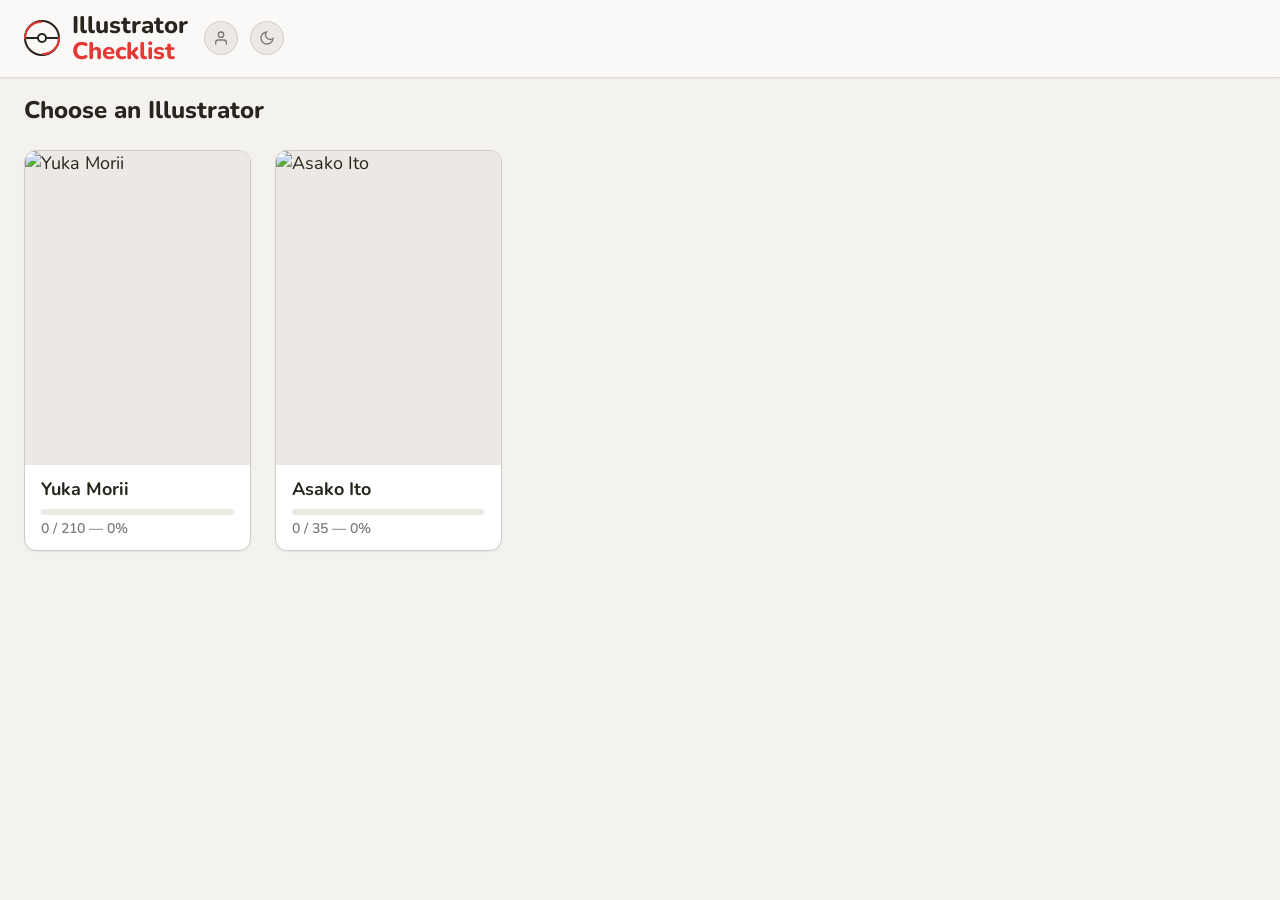
==== commit 0dfa2ab5: "Add cache + Firebase login" ====
--- a/index.html
+++ b/index.html
@@ -25,6 +25,9 @@
       <div class="logo-text">Illustrator<br><span>Checklist</span></div>
     </div>
     <div class="controls">
+      <button id="authBtn" class="auth-btn" aria-label="Sign in with Google">
+        <svg width="16" height="16" viewBox="0 0 24 24" fill="none" stroke="currentColor" stroke-width="2" stroke-linecap="round" stroke-linejoin="round"><path d="M20 21v-2a4 4 0 0 0-4-4H8a4 4 0 0 0-4 4v2"/><circle cx="12" cy="7" r="4"/></svg>
+      </button>
       <button class="theme-toggle" data-theme-toggle aria-label="Toggle theme">
         <svg width="16" height="16" viewBox="0 0 24 24" fill="none" stroke="currentColor" stroke-width="2"><circle cx="12" cy="12" r="5"/><path d="M12 1v2M12 21v2M4.22 4.22l1.42 1.42M18.36 18.36l1.42 1.42M1 12h2M21 12h2M4.22 19.78l1.42-1.42M18.36 5.64l1.42-1.42"/></svg>
       </button>
@@ -39,6 +42,7 @@
 
 <script src="illustrators.js"></script>
 <script src="home.js"></script>
+<script type="module" src="firebase.js"></script>
 <script>
 // Theme toggle (shared logic)
 (function(){
@@ -60,5 +64,6 @@
   });
 })();
 </script>
+<script>if('serviceWorker' in navigator)navigator.serviceWorker.register('/sw.js');</script>
 </body>
 </html>
--- a/styles.css
+++ b/styles.css
@@ -81,7 +81,7 @@
   transition: border-color var(--transition), box-shadow var(--transition);
 }
 .search-input::placeholder { color: var(--color-text-faint); }
-.search-input:focus { border-color: var(--color-primary); box-shadow: 0 0 0 3px oklch(from var(--color-primary) l c h / 0.15); }
+.search-input:focus { border-color: var(--color-primary); box-shadow: 0 0 0 3px color-mix(in oklch, var(--color-primary) 15%, transparent); }
 
 /* CONTROL ROW */
 .control-row {
@@ -151,7 +151,7 @@
 .card-item.obtained { border-color: var(--color-obtained); }
 .card-item.obtained .card-img-wrap::after {
   content: ""; position: absolute; inset: 0;
-  background: oklch(from var(--color-obtained) l c h / 0.12);
+  background: color-mix(in oklch, var(--color-obtained) 12%, transparent);
   pointer-events: none;
 }
 .card-img-wrap { position: relative; width: 100%; aspect-ratio: 733/1024; overflow: hidden; background: var(--color-surface-offset); }
@@ -182,11 +182,24 @@
   .header { padding: var(--space-2) var(--space-3); }
   .header-inner { gap: var(--space-2); }
   .controls { gap: var(--space-2); }
+  .search-wrap { flex-basis: 100%; }
+  .theme-toggle { margin-left: auto; }
   .stats-bar { padding: var(--space-2) var(--space-3); }
   .grid-wrap { padding: var(--space-3) var(--space-3) var(--space-12); }
   .card-grid { gap: var(--space-3); grid-template-columns: repeat(auto-fill, minmax(min(130px, 100%), 1fr)); }
   .sep { display: none; }
 }
+
+/* AUTH BUTTON */
+.auth-btn {
+  width: 34px; height: 34px; display: flex; align-items: center; justify-content: center;
+  border-radius: var(--radius-full); border: 1.5px solid var(--color-border);
+  background: var(--color-surface-offset); color: var(--color-text-muted);
+  transition: all var(--transition); flex-shrink: 0; padding: 0; overflow: hidden;
+}
+.auth-btn:hover { border-color: var(--color-accent); color: var(--color-accent); }
+.auth-btn.signed-in { border-color: var(--color-obtained); padding: 0; }
+.auth-btn.signed-in:hover { border-color: var(--color-primary); opacity: 0.8; }
 
 /* BACK LINK */
 .back-link {
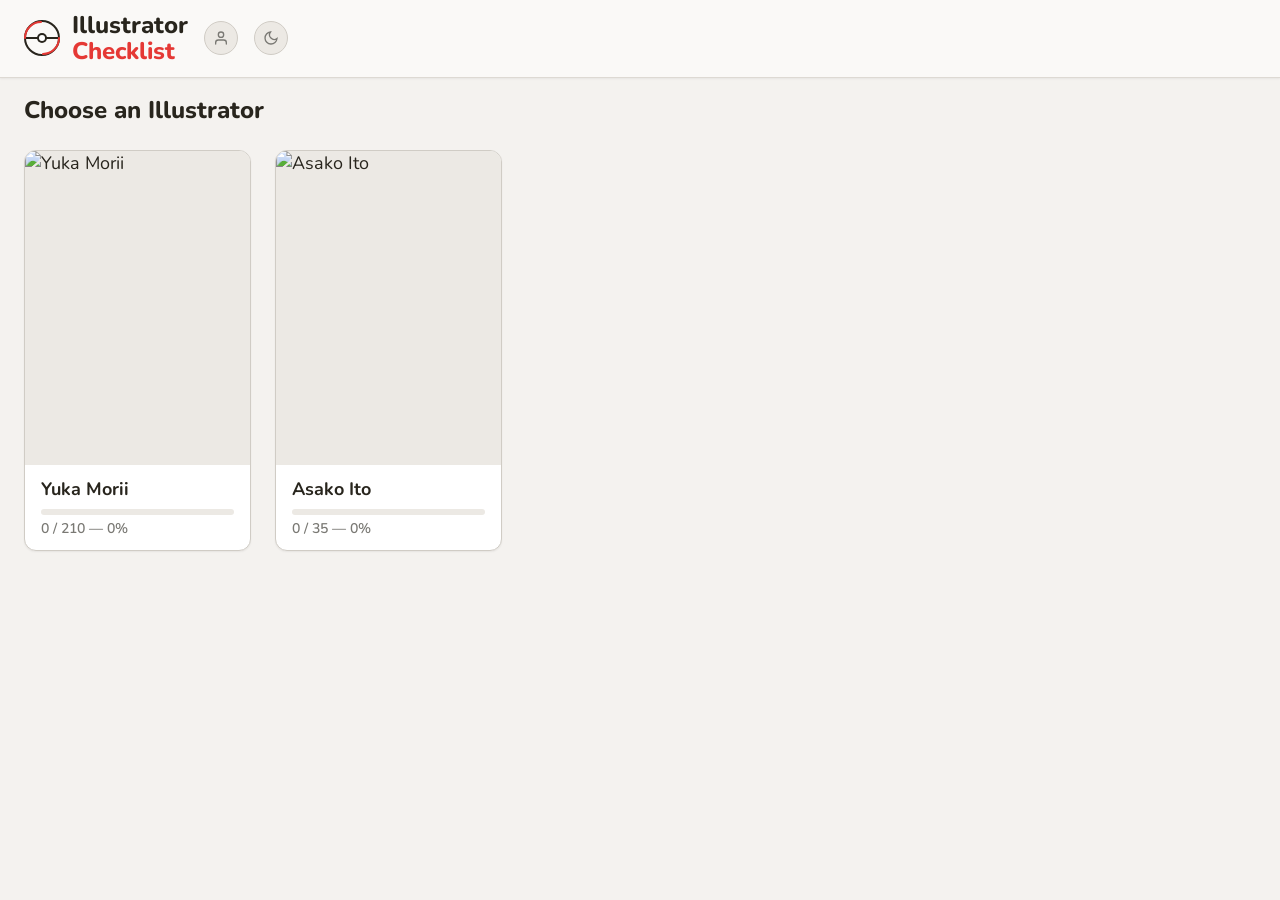
==== commit 2dc5f7ca: "Improve css + Firebase remove fix + flicker fix" ====
--- a/index.html
+++ b/index.html
@@ -24,14 +24,12 @@
       </svg>
       <div class="logo-text">Illustrator<br><span>Checklist</span></div>
     </div>
-    <div class="controls">
-      <button id="authBtn" class="auth-btn" aria-label="Sign in with Google">
-        <svg width="16" height="16" viewBox="0 0 24 24" fill="none" stroke="currentColor" stroke-width="2" stroke-linecap="round" stroke-linejoin="round"><path d="M20 21v-2a4 4 0 0 0-4-4H8a4 4 0 0 0-4 4v2"/><circle cx="12" cy="7" r="4"/></svg>
-      </button>
-      <button class="theme-toggle" data-theme-toggle aria-label="Toggle theme">
-        <svg width="16" height="16" viewBox="0 0 24 24" fill="none" stroke="currentColor" stroke-width="2"><circle cx="12" cy="12" r="5"/><path d="M12 1v2M12 21v2M4.22 4.22l1.42 1.42M18.36 18.36l1.42 1.42M1 12h2M21 12h2M4.22 19.78l1.42-1.42M18.36 5.64l1.42-1.42"/></svg>
-      </button>
-    </div>
+    <button id="authBtn" class="auth-btn" aria-label="Sign in with Google">
+      <svg width="16" height="16" viewBox="0 0 24 24" fill="none" stroke="currentColor" stroke-width="2" stroke-linecap="round" stroke-linejoin="round"><path d="M20 21v-2a4 4 0 0 0-4-4H8a4 4 0 0 0-4 4v2"/><circle cx="12" cy="7" r="4"/></svg>
+    </button>
+    <button class="theme-toggle" data-theme-toggle aria-label="Toggle theme">
+      <svg width="16" height="16" viewBox="0 0 24 24" fill="none" stroke="currentColor" stroke-width="2"><circle cx="12" cy="12" r="5"/><path d="M12 1v2M12 21v2M4.22 4.22l1.42 1.42M18.36 18.36l1.42 1.42M1 12h2M21 12h2M4.22 19.78l1.42-1.42M18.36 5.64l1.42-1.42"/></svg>
+    </button>
   </div>
 </header>
 
@@ -64,6 +62,6 @@
   });
 })();
 </script>
-<script>if('serviceWorker' in navigator)navigator.serviceWorker.register('/sw.js');</script>
+<script>if('serviceWorker' in navigator)navigator.serviceWorker.register('./sw.js');</script>
 </body>
 </html>
--- a/styles.css
+++ b/styles.css
@@ -181,9 +181,11 @@
 @media (max-width: 600px) {
   .header { padding: var(--space-2) var(--space-3); }
   .header-inner { gap: var(--space-2); }
-  .controls { gap: var(--space-2); }
+  .logo { flex: 1; gap: var(--space-2); }
+  .logo-icon { width: 28px; height: 28px; }
+  .logo-text { font-size: var(--text-base); }
+  .controls { flex-basis: 100%; gap: var(--space-2); }
   .search-wrap { flex-basis: 100%; }
-  .theme-toggle { margin-left: auto; }
   .stats-bar { padding: var(--space-2) var(--space-3); }
   .grid-wrap { padding: var(--space-3) var(--space-3) var(--space-12); }
   .card-grid { gap: var(--space-3); grid-template-columns: repeat(auto-fill, minmax(min(130px, 100%), 1fr)); }
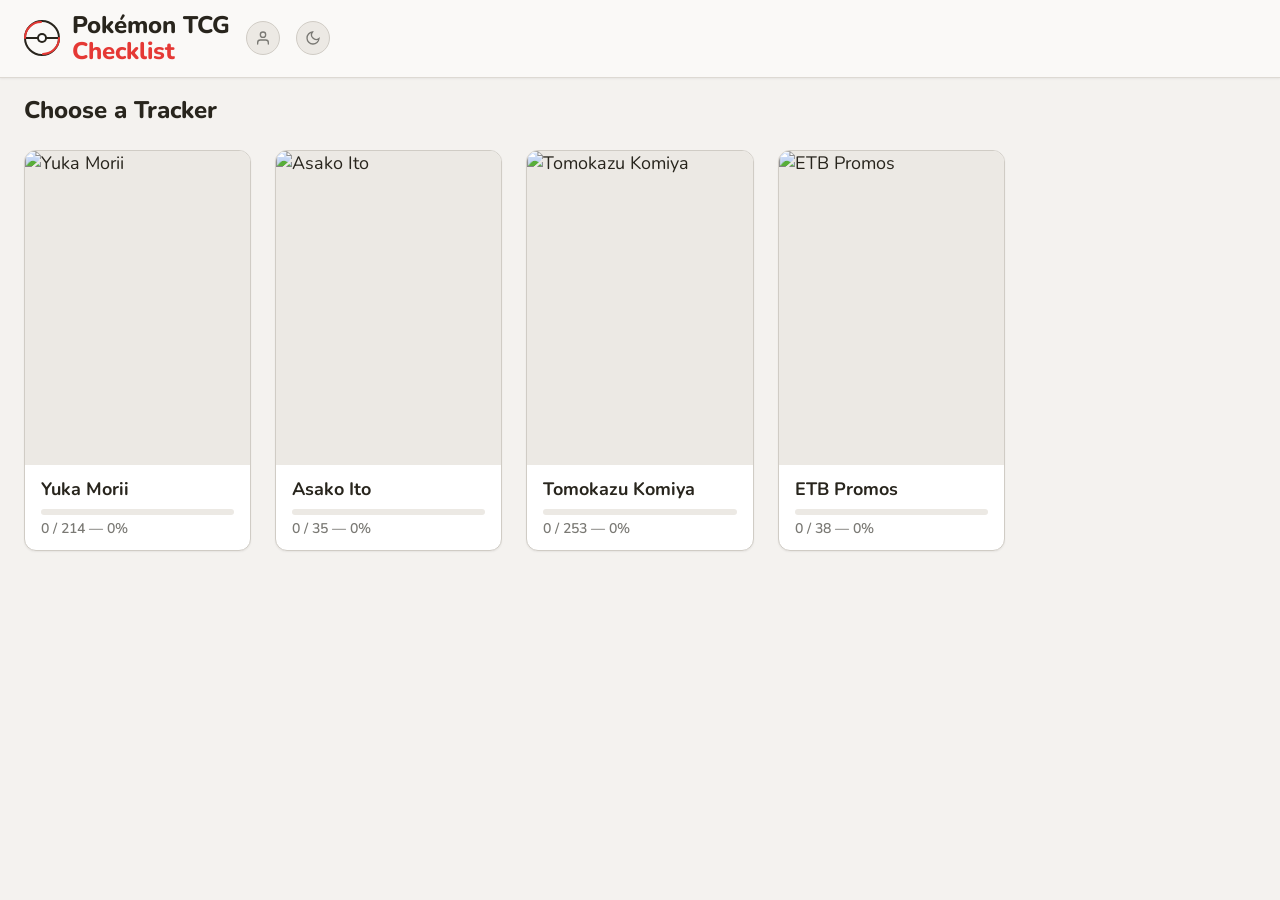
==== commit e3d5a818: "Add Yuka updates and ETB promo tracker Co-authored-by: Copilot <223556219+Copilot@users.noreply.gith" ====
--- a/index.html
+++ b/index.html
@@ -3,7 +3,7 @@
 <head>
 <meta charset="UTF-8">
 <meta name="viewport" content="width=device-width, initial-scale=1.0">
-<title>Pokémon TCG Illustrator Checklist</title>
+<title>Pokémon TCG Checklist</title>
 <link rel="preconnect" href="https://fonts.googleapis.com">
 <link rel="preconnect" href="https://fonts.gstatic.com" crossorigin>
 <link href="https://fonts.googleapis.com/css2?family=Nunito:wght@400;500;600;700;800&display=swap" rel="stylesheet">
@@ -22,7 +22,7 @@
         <path d="M1 18C1 9.163 8.163 2 17 2" stroke="var(--color-primary)" stroke-width="2" stroke-linecap="round"/>
         <path d="M35 18C35 26.837 27.837 34 19 34" stroke="var(--color-primary)" stroke-width="2" stroke-linecap="round"/>
       </svg>
-      <div class="logo-text">Illustrator<br><span>Checklist</span></div>
+      <div class="logo-text">Pokémon TCG<br><span>Checklist</span></div>
     </div>
     <button id="authBtn" class="auth-btn" aria-label="Sign in with Google">
       <svg width="16" height="16" viewBox="0 0 24 24" fill="none" stroke="currentColor" stroke-width="2" stroke-linecap="round" stroke-linejoin="round"><path d="M20 21v-2a4 4 0 0 0-4-4H8a4 4 0 0 0-4 4v2"/><circle cx="12" cy="7" r="4"/></svg>
@@ -34,7 +34,7 @@
 </header>
 
 <main class="grid-wrap">
-  <h1 class="home-title">Choose an Illustrator</h1>
+  <h1 class="home-title">Choose a Tracker</h1>
   <div class="illustrator-grid" id="illustratorGrid"></div>
 </main>
 
